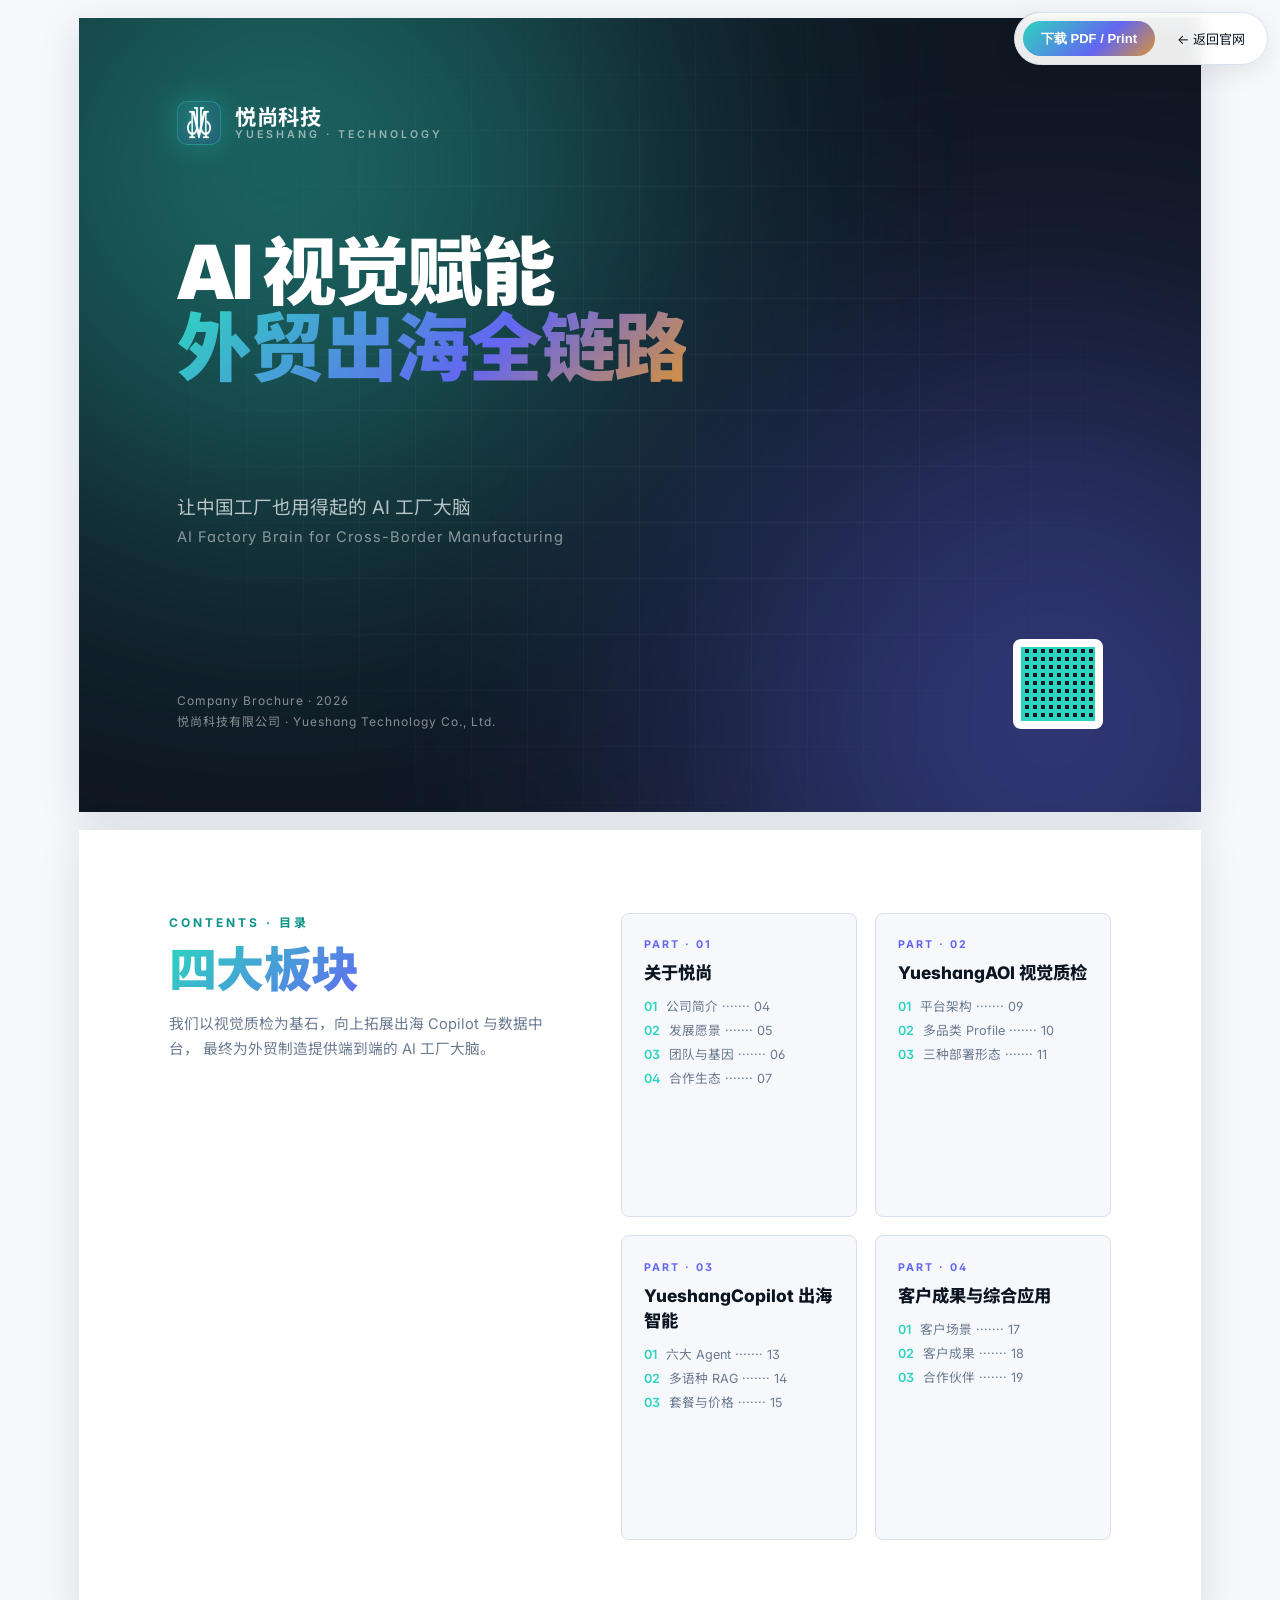
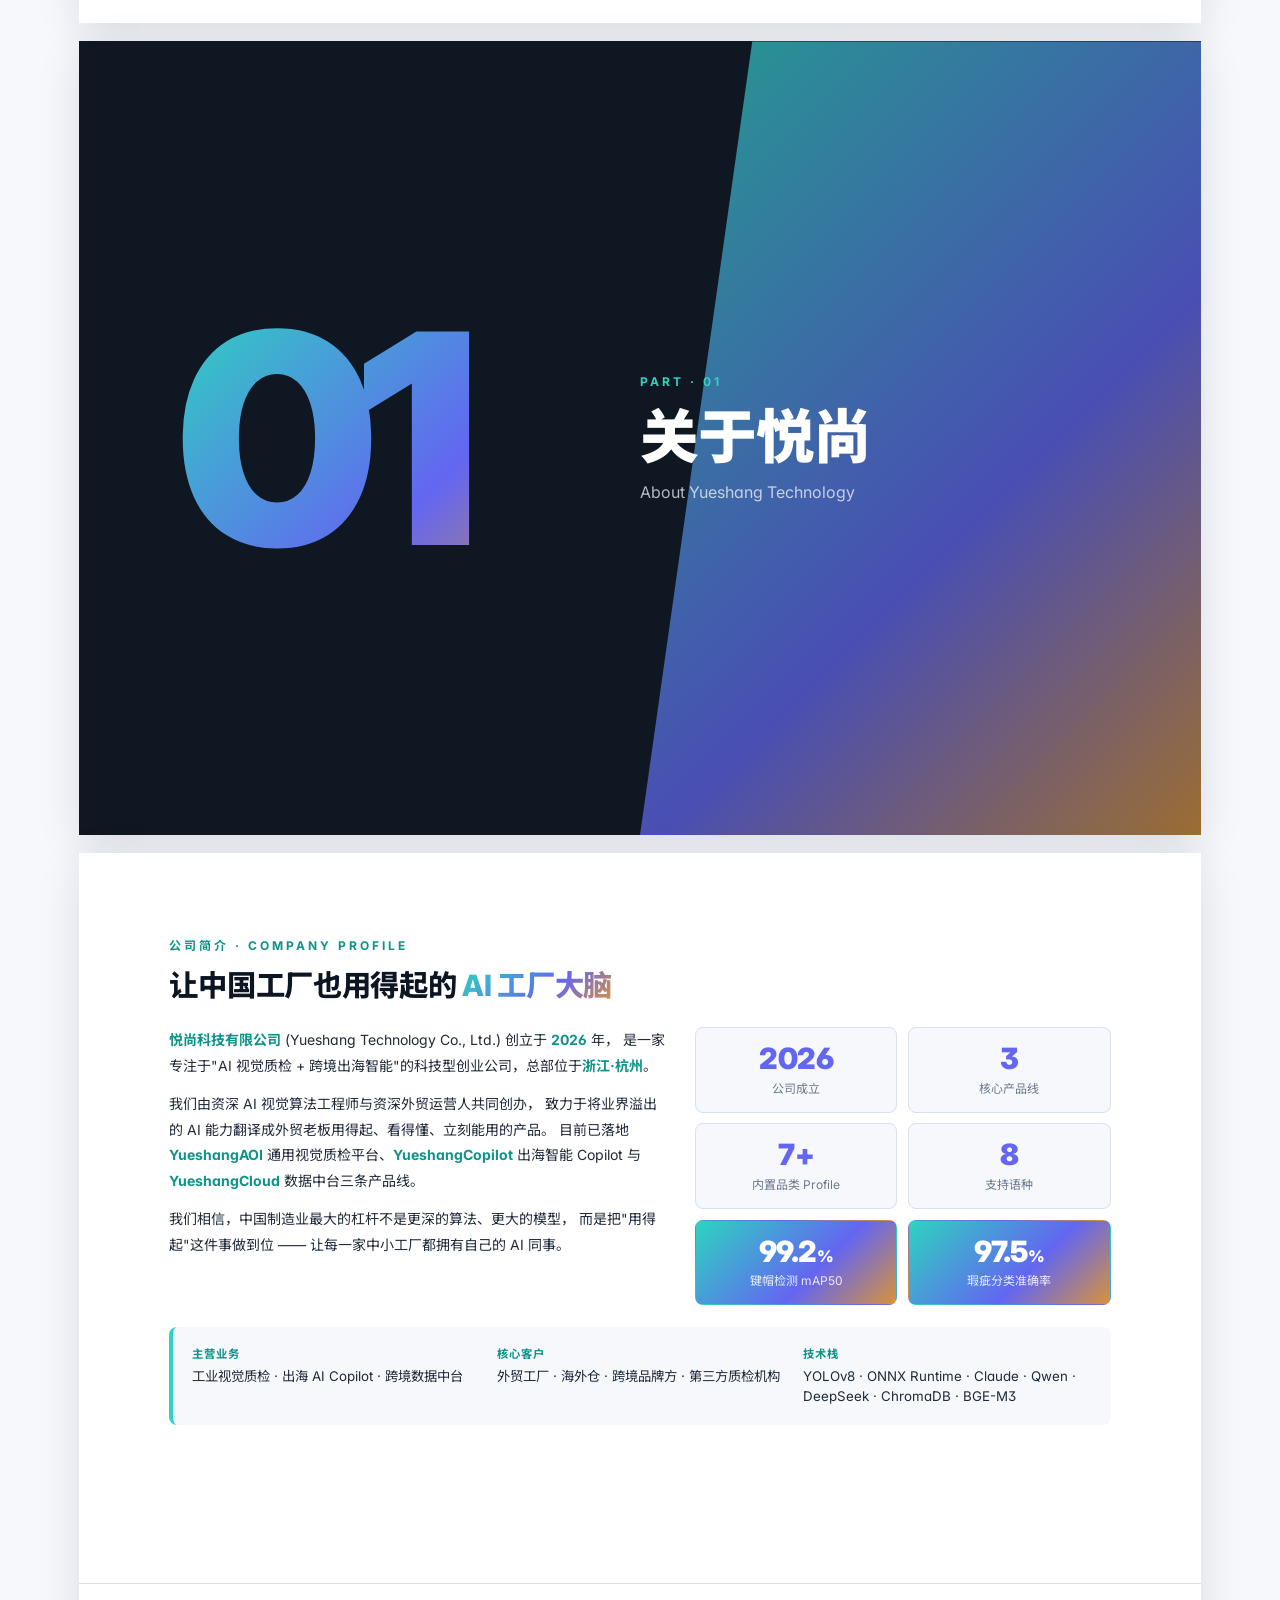
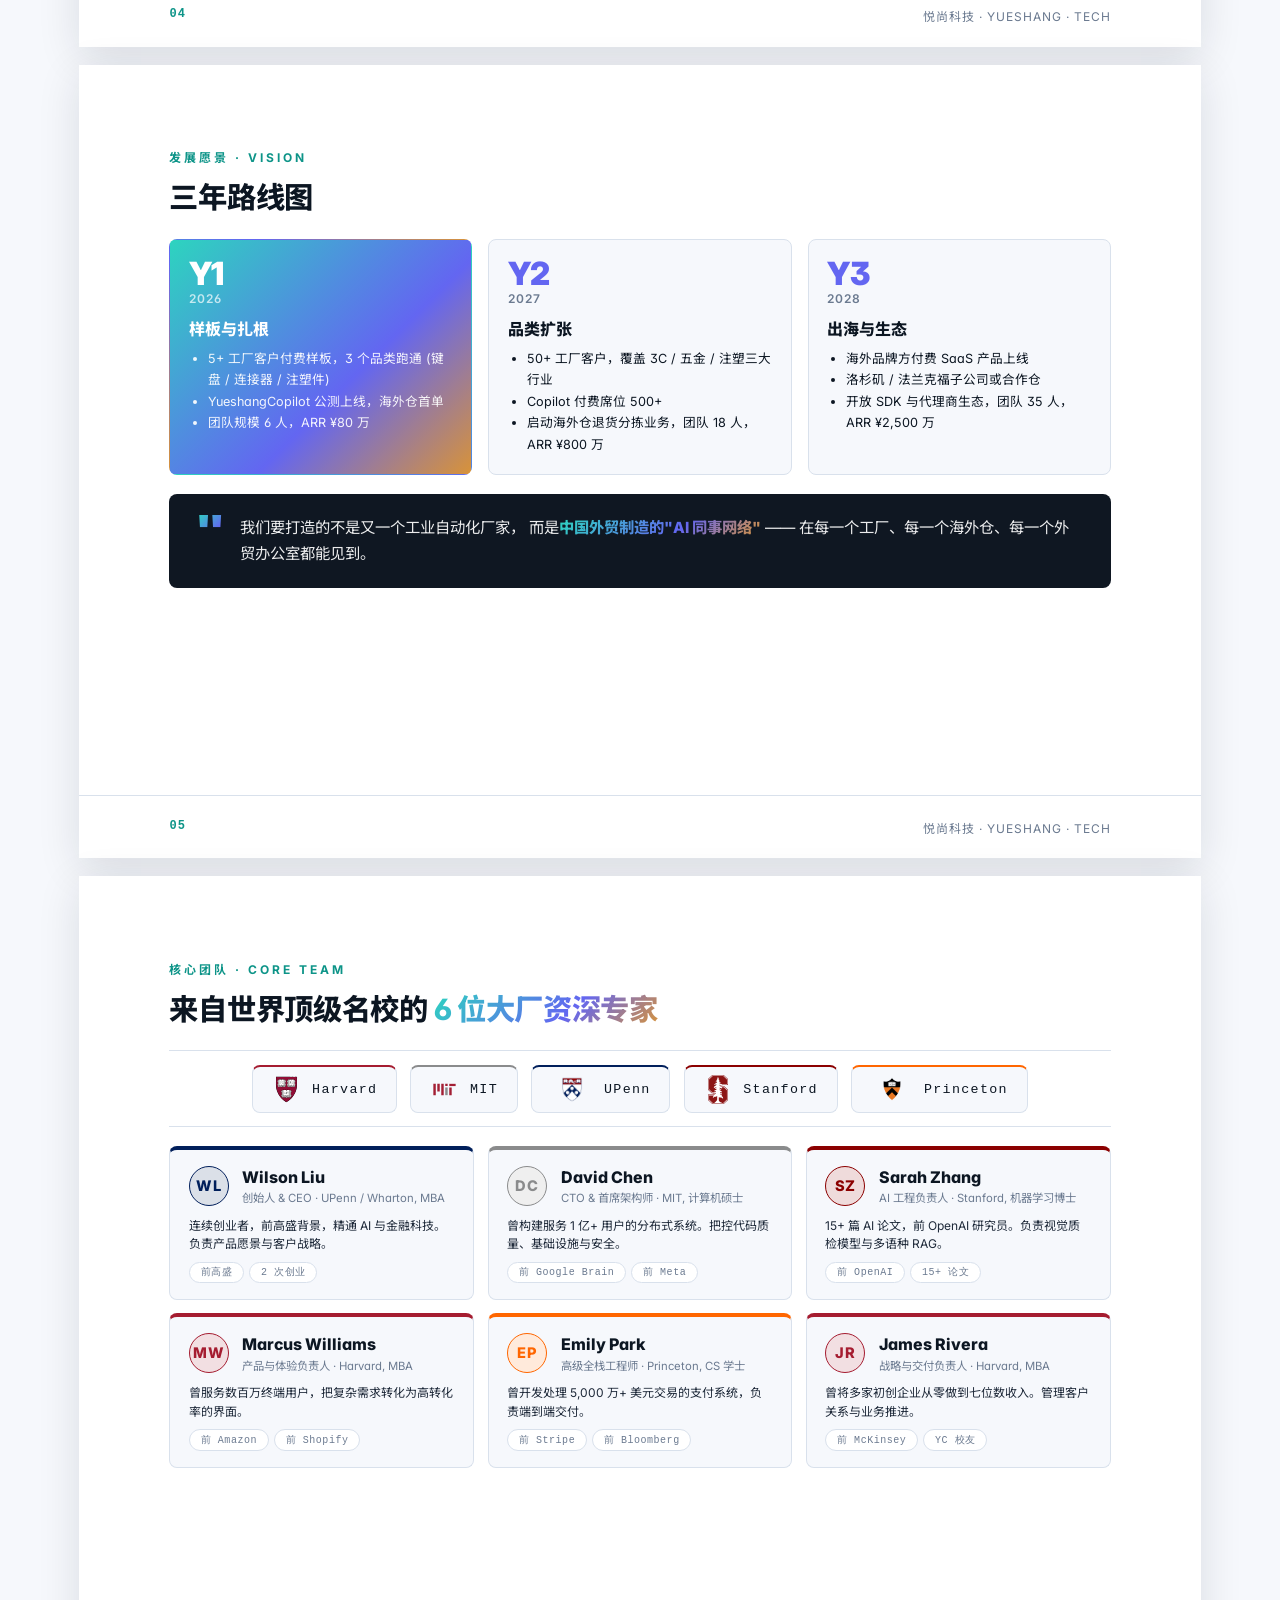
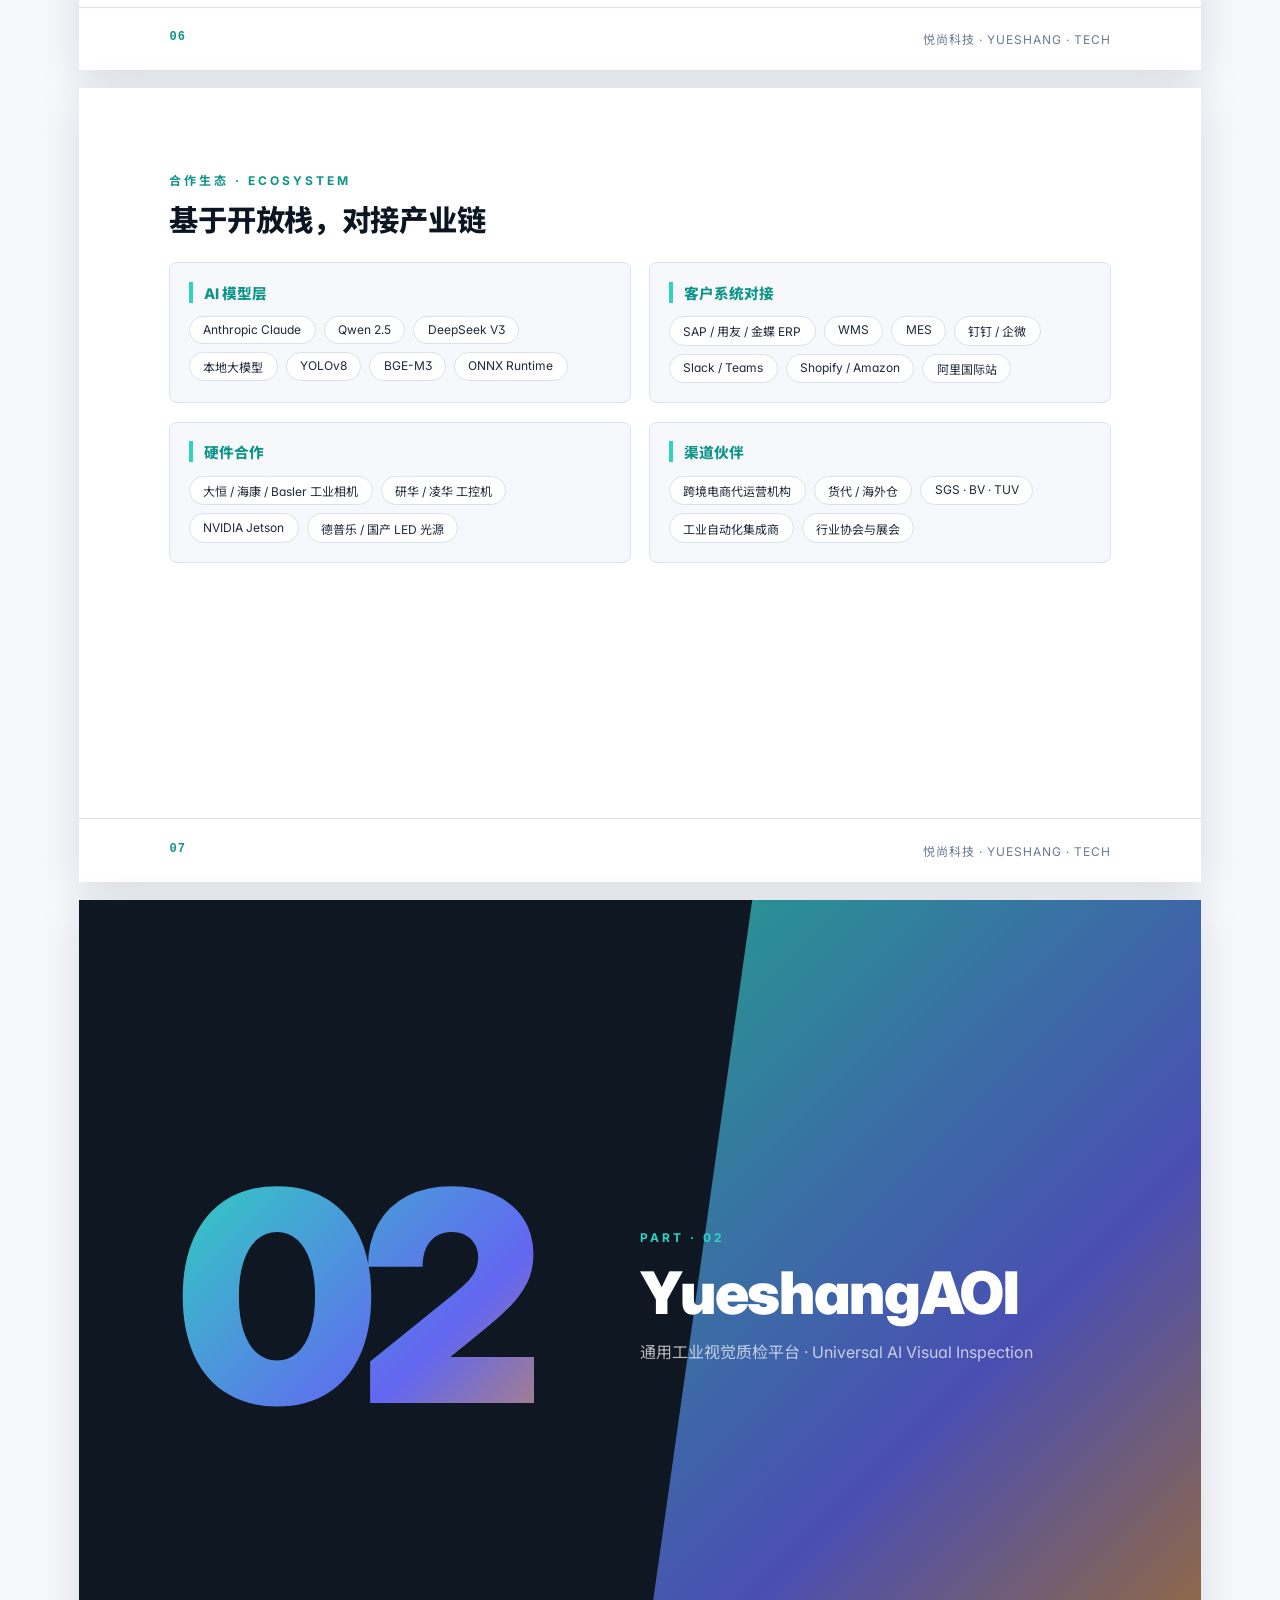
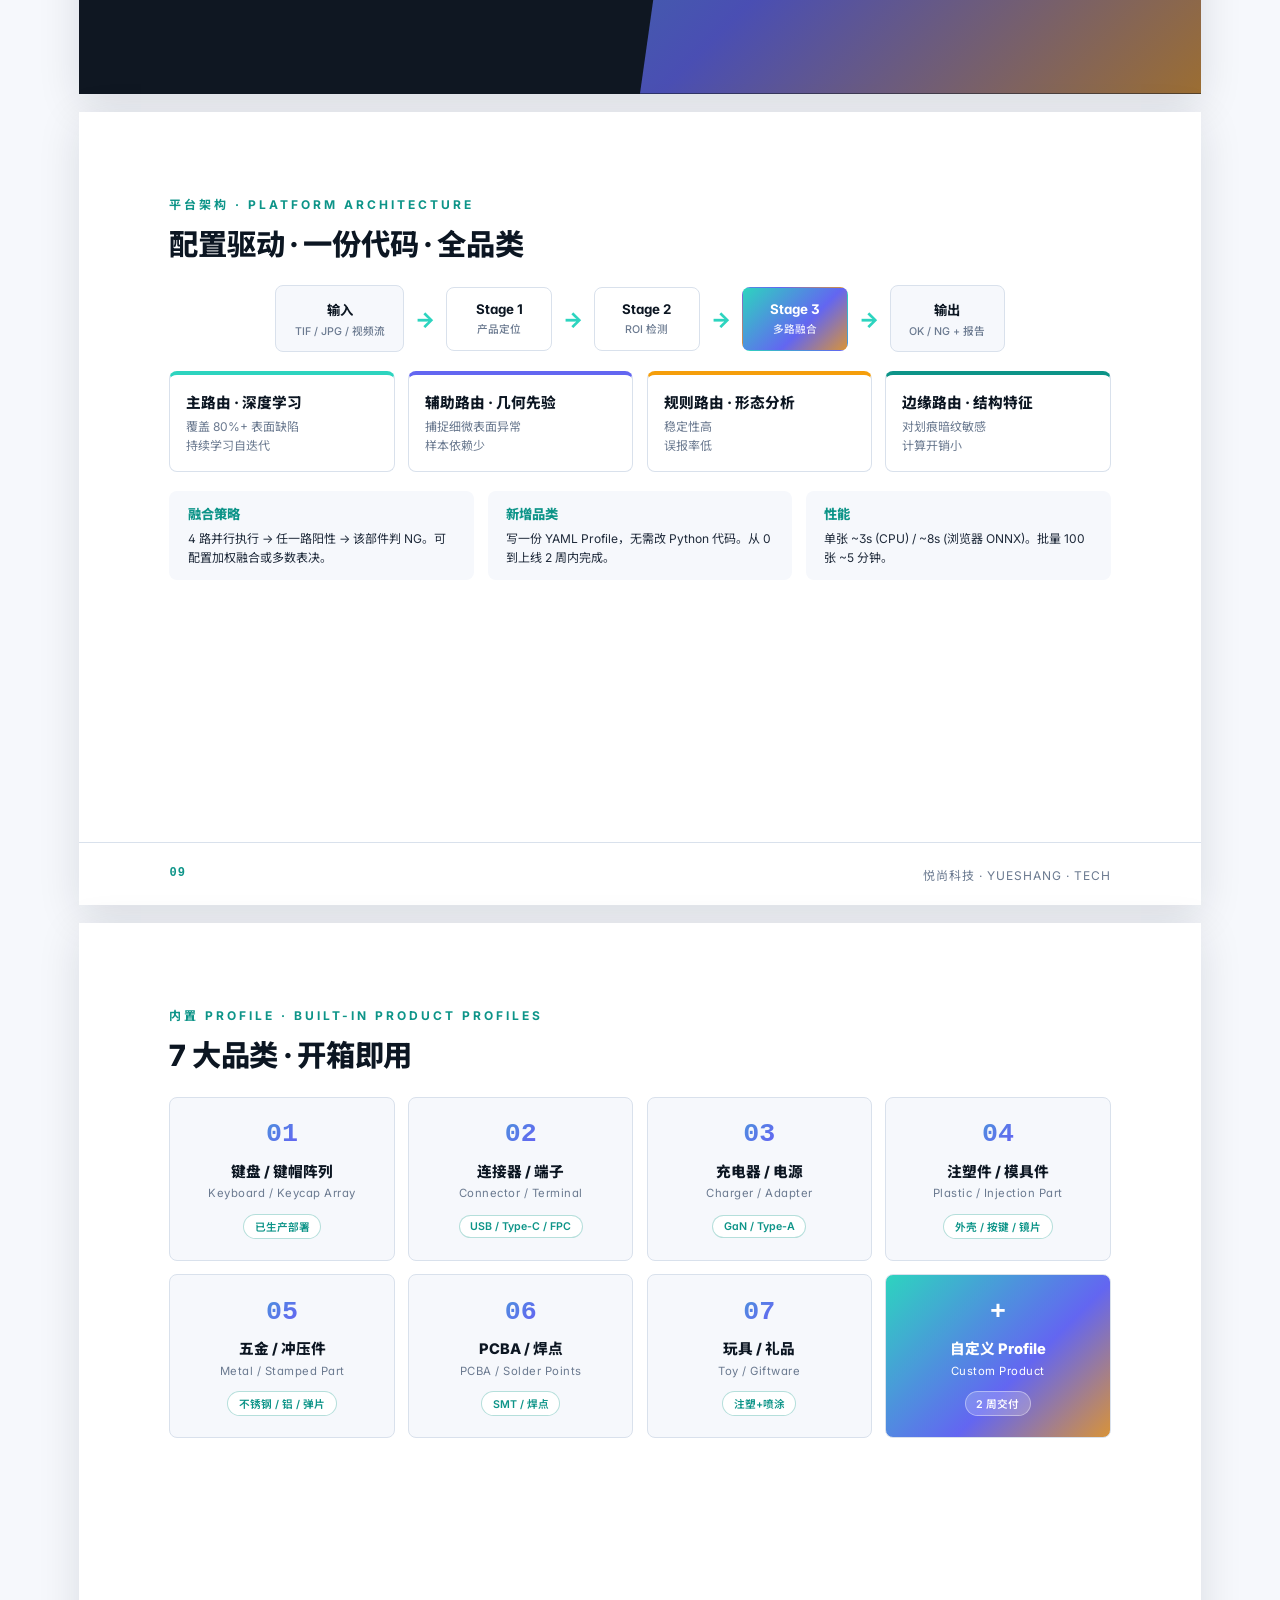
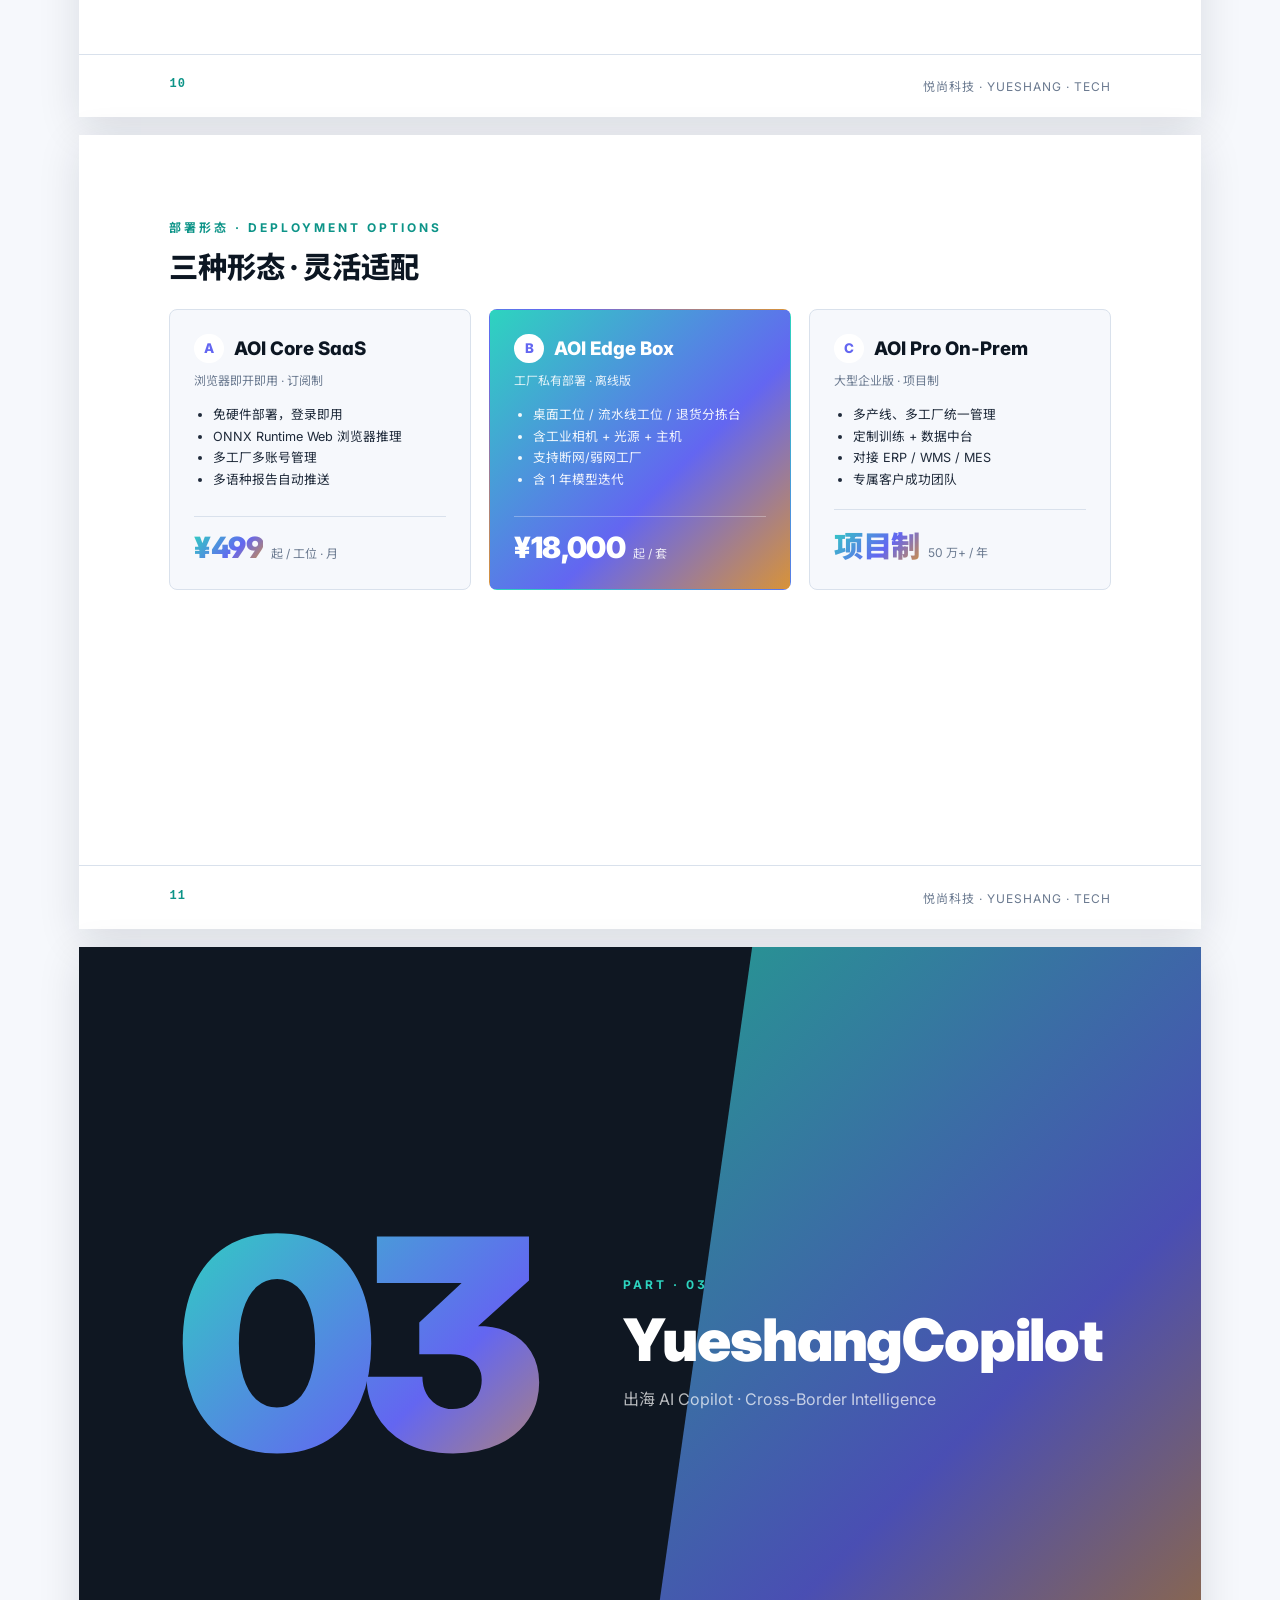
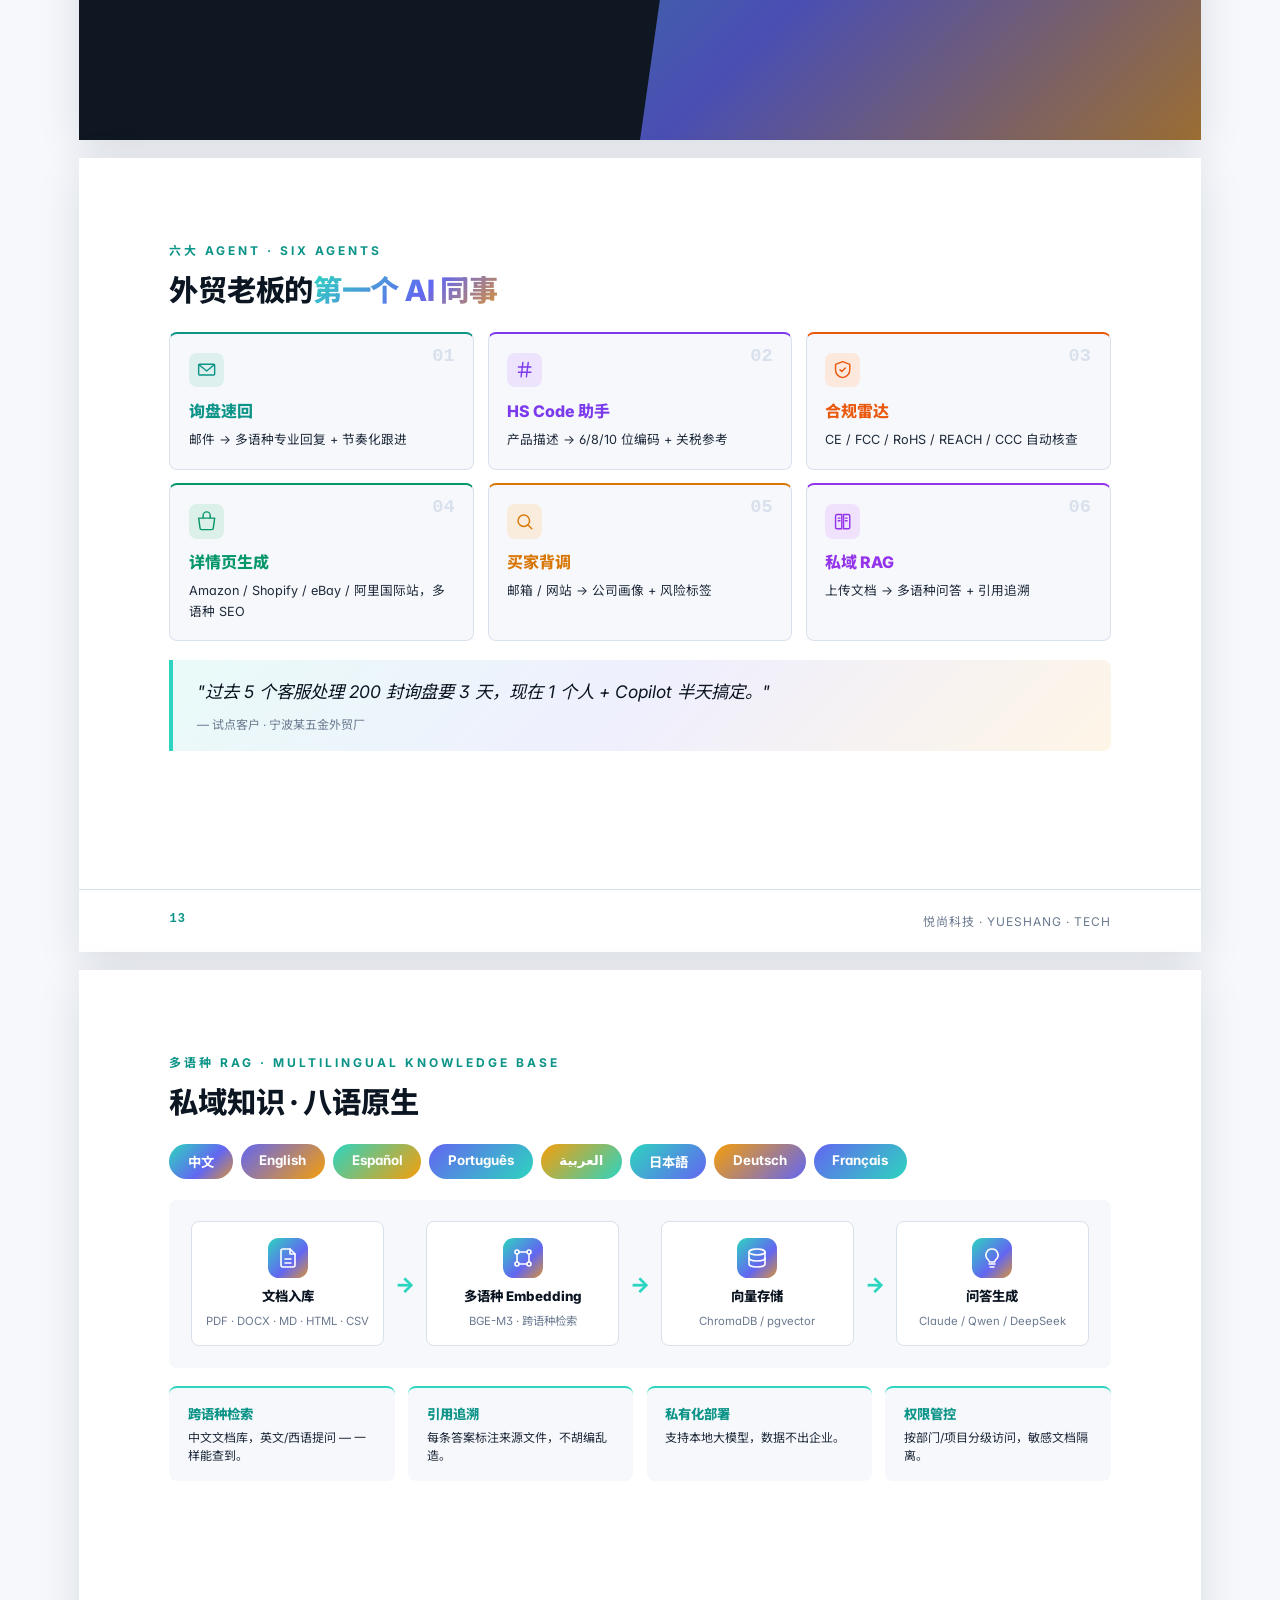
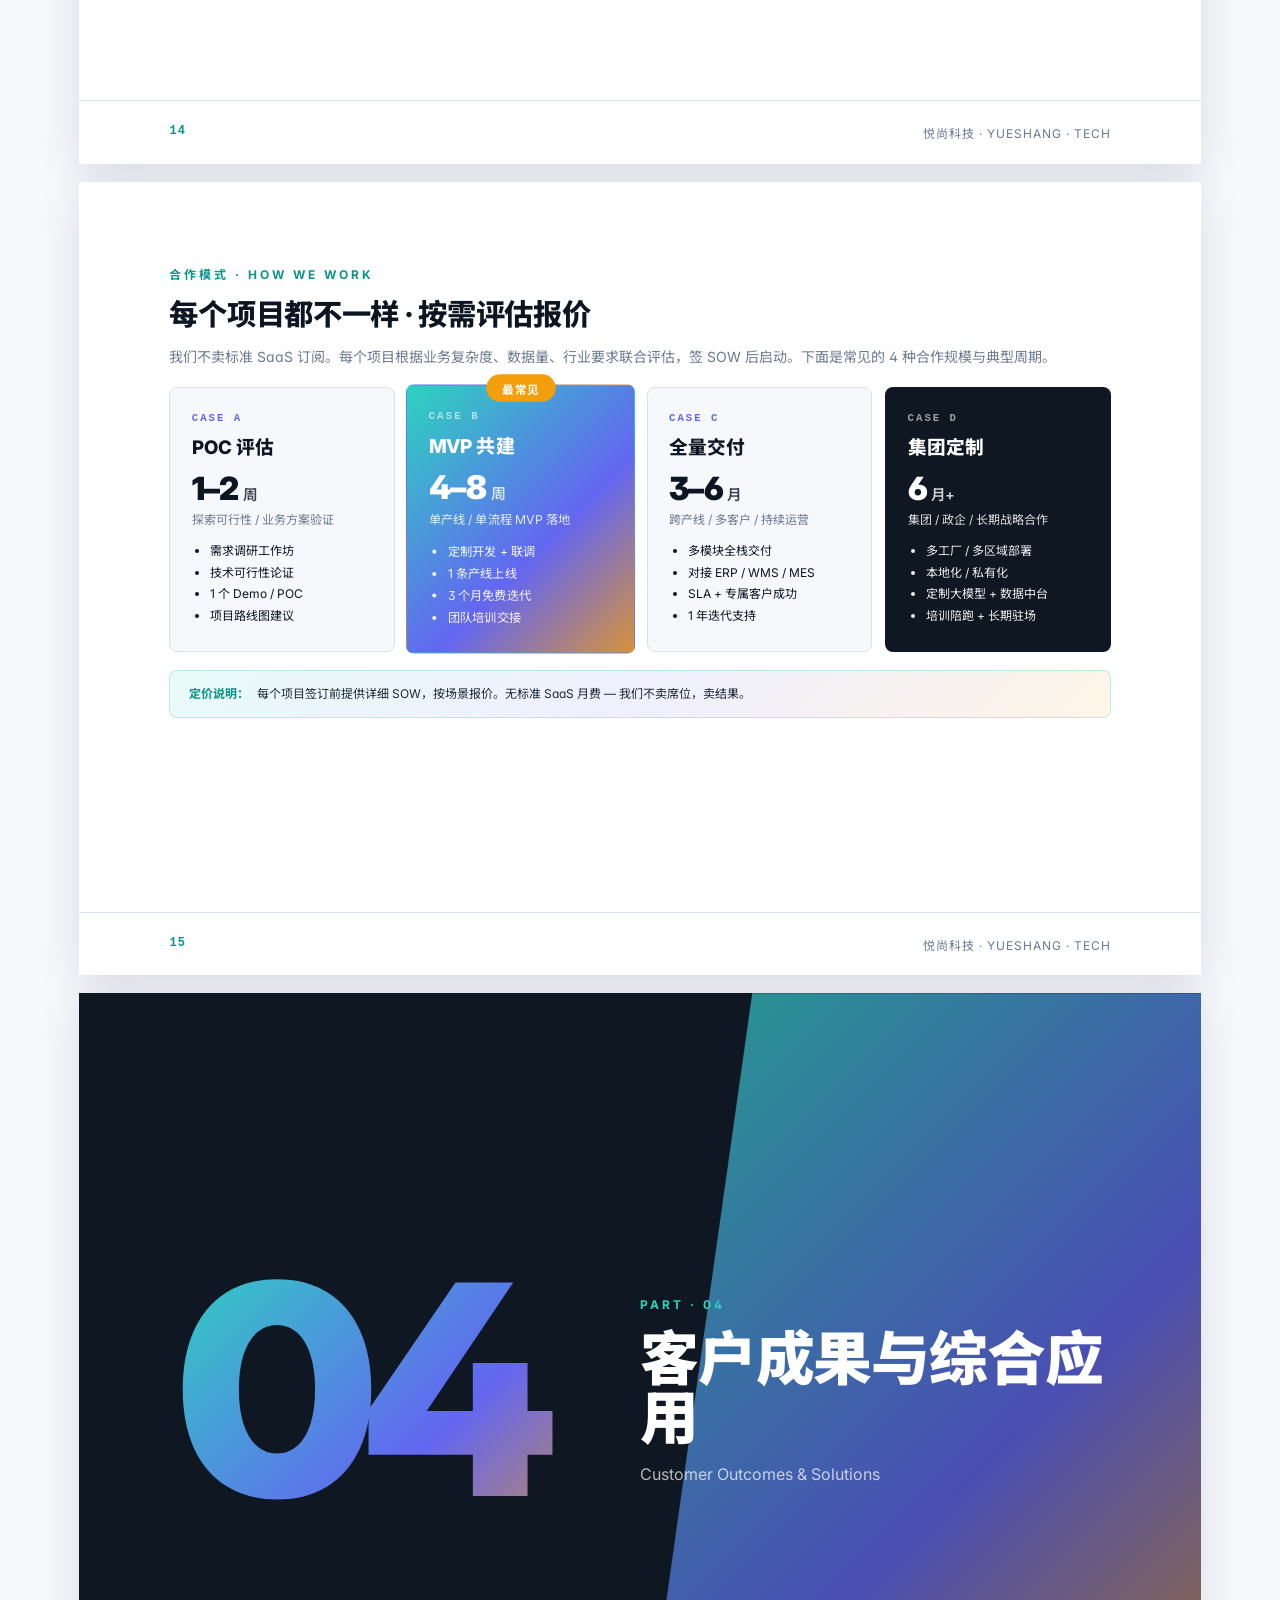
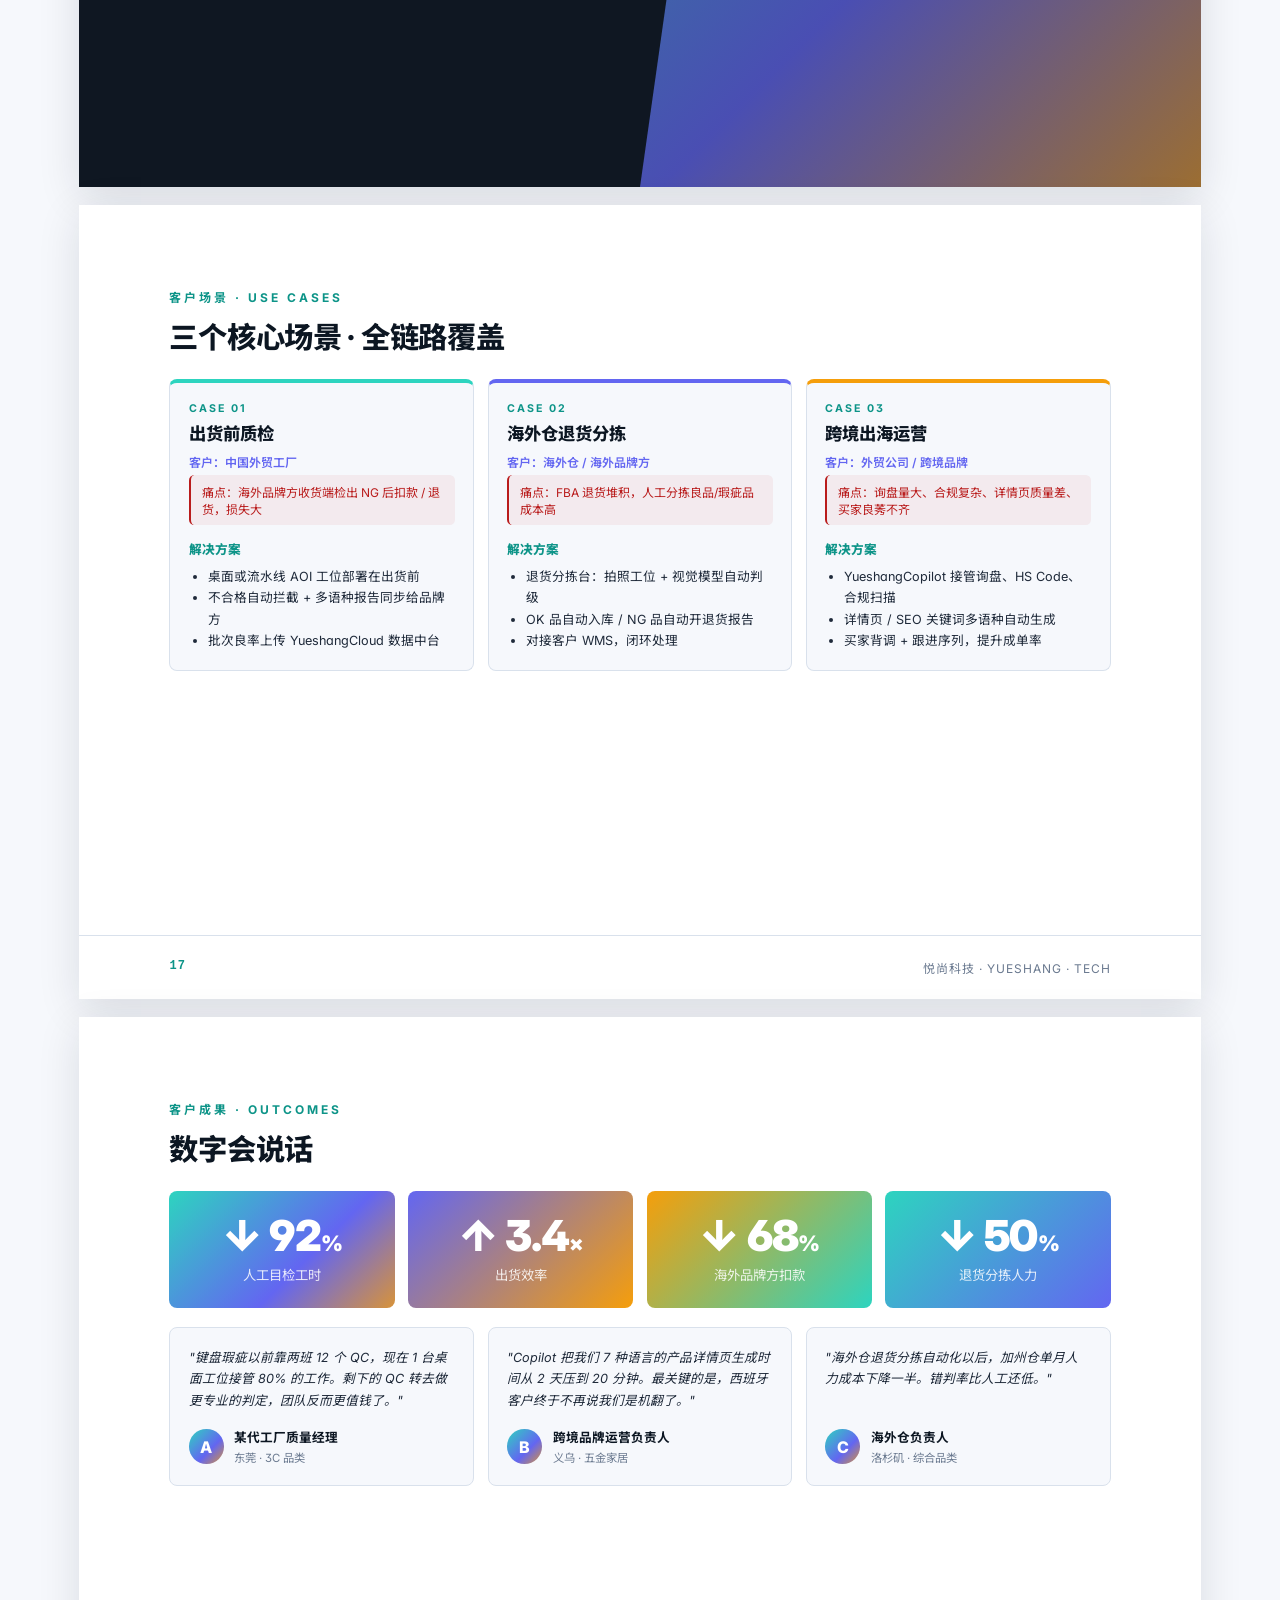
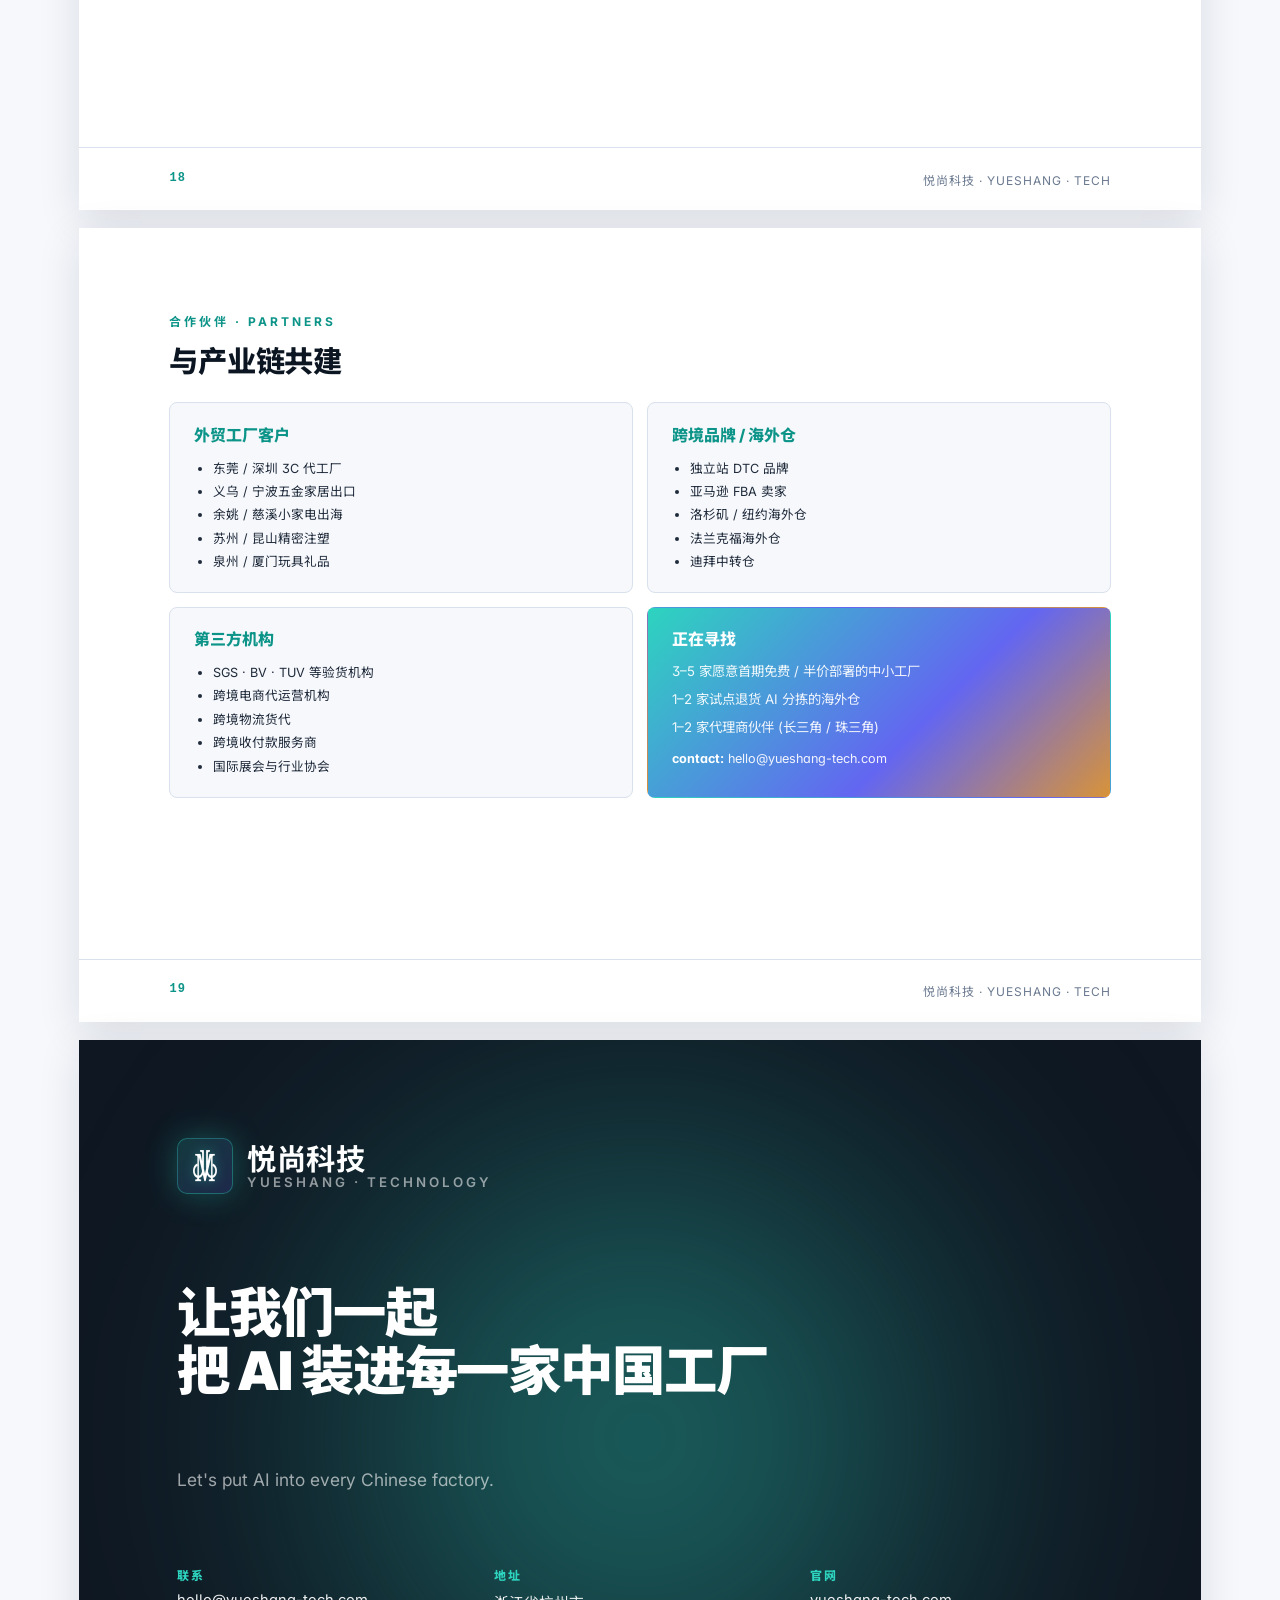
==== brochure.html @ 220b1e1f "feat(deploy): flatten website/ into repo root for GitHub Pages Moves index.html, works.html, brochur" ====
<!doctype html>
<html lang="zh-CN">
<head>
  <meta charset="UTF-8" />
  <meta name="viewport" content="width=device-width, initial-scale=1.0" />
  <title>悦尚科技 · 公司彩页 / Company Brochure</title>
  <link href="https://fonts.googleapis.com/css2?family=Inter:wght@400;500;600;700;800;900&family=Noto+Sans+SC:wght@300;400;500;700;900&display=swap" rel="stylesheet" />
  <link rel="stylesheet" href="brochure.css" />
</head>
<body>

<!-- ===== Print toolbar (hidden when printing) ===== -->
<div class="toolbar no-print">
  <button onclick="window.print()" class="tb-btn">下载 PDF / Print</button>
  <a href="index.html" class="tb-link">← 返回官网</a>
</div>

<!-- ============== PAGE 01 · Cover ============== -->
<section class="page page--cover">
  <div class="cover__bg">
    <div class="cover__glow cover__glow--a"></div>
    <div class="cover__glow cover__glow--b"></div>
    <div class="cover__grid"></div>
  </div>
  <div class="cover__content">
    <div class="brand">
      <div class="brand__mark"><img src="logo/yueshang-mark-128.png" alt="悦尚"/></div>
      <div class="brand__text">
        <div class="brand__zh">悦尚科技</div>
        <div class="brand__en">YUESHANG · TECHNOLOGY</div>
      </div>
    </div>
    <h1 class="cover__title">
      AI 视觉赋能<br/>
      <em>外贸出海全链路</em>
    </h1>
    <p class="cover__sub">
      让中国工厂也用得起的 AI 工厂大脑<br/>
      <span class="en">AI Factory Brain for Cross-Border Manufacturing</span>
    </p>
    <div class="cover__bottom">
      <div>
        <small>Company Brochure · 2026</small>
        <small>悦尚科技有限公司 · Yueshang Technology Co., Ltd.</small>
      </div>
      <div class="cover__qr"></div>
    </div>
  </div>
</section>

<!-- ============== PAGE 02 · Contents ============== -->
<section class="page">
  <div class="page__inner two-col">
    <div>
      <div class="eyebrow">CONTENTS · 目录</div>
      <h2 class="contents__title">四大板块</h2>
      <p class="contents__sub">
        我们以视觉质检为基石，向上拓展出海 Copilot 与数据中台，
        最终为外贸制造提供端到端的 AI 工厂大脑。
      </p>
    </div>
    <div class="contents__list">
      <div class="contents__item">
        <span class="contents__num">PART · 01</span>
        <h3>关于悦尚</h3>
        <ol>
          <li>公司简介 ······· 04</li>
          <li>发展愿景 ······· 05</li>
          <li>团队与基因 ······· 06</li>
          <li>合作生态 ······· 07</li>
        </ol>
      </div>
      <div class="contents__item">
        <span class="contents__num">PART · 02</span>
        <h3>YueshangAOI 视觉质检</h3>
        <ol>
          <li>平台架构 ······· 09</li>
          <li>多品类 Profile ······· 10</li>
          <li>三种部署形态 ······· 11</li>
        </ol>
      </div>
      <div class="contents__item">
        <span class="contents__num">PART · 03</span>
        <h3>YueshangCopilot 出海智能</h3>
        <ol>
          <li>六大 Agent ······· 13</li>
          <li>多语种 RAG ······· 14</li>
          <li>套餐与价格 ······· 15</li>
        </ol>
      </div>
      <div class="contents__item">
        <span class="contents__num">PART · 04</span>
        <h3>客户成果与综合应用</h3>
        <ol>
          <li>客户场景 ······· 17</li>
          <li>客户成果 ······· 18</li>
          <li>合作伙伴 ······· 19</li>
        </ol>
      </div>
    </div>
  </div>
</section>

<!-- ============== PAGE 03 · About Section Cover ============== -->
<section class="page page--section-cover">
  <div class="section-cover">
    <div class="section-cover__num">01</div>
    <div class="section-cover__body">
      <div class="eyebrow">PART · 01</div>
      <h2>关于悦尚</h2>
      <p>About Yueshang Technology</p>
    </div>
  </div>
</section>

<!-- ============== PAGE 04 · 公司简介 ============== -->
<section class="page">
  <div class="page__inner">
    <div class="eyebrow">公司简介 · Company Profile</div>
    <h2 class="page__title">让中国工厂也用得起的 <em>AI 工厂大脑</em></h2>

    <div class="profile-grid">
      <div class="profile-text">
        <p>
          <b>悦尚科技有限公司</b> (Yueshang Technology Co., Ltd.) 创立于 <b>2026</b> 年，
          是一家专注于"AI 视觉质检 + 跨境出海智能"的科技型创业公司，总部位于<b>浙江·杭州</b>。
        </p>
        <p>
          我们由资深 AI 视觉算法工程师与资深外贸运营人共同创办，
          致力于将业界溢出的 AI 能力翻译成外贸老板用得起、看得懂、立刻能用的产品。
          目前已落地 <b>YueshangAOI</b> 通用视觉质检平台、<b>YueshangCopilot</b> 出海智能 Copilot
          与 <b>YueshangCloud</b> 数据中台三条产品线。
        </p>
        <p>
          我们相信，中国制造业最大的杠杆不是更深的算法、更大的模型，
          而是把"用得起"这件事做到位 —— 让每一家中小工厂都拥有自己的 AI 同事。
        </p>
      </div>
      <div class="profile-stats">
        <div class="ps">
          <div class="ps__num">2026</div>
          <div class="ps__label">公司成立</div>
        </div>
        <div class="ps">
          <div class="ps__num">3</div>
          <div class="ps__label">核心产品线</div>
        </div>
        <div class="ps">
          <div class="ps__num">7+</div>
          <div class="ps__label">内置品类 Profile</div>
        </div>
        <div class="ps">
          <div class="ps__num">8</div>
          <div class="ps__label">支持语种</div>
        </div>
        <div class="ps ps--accent">
          <div class="ps__num">99.2<span>%</span></div>
          <div class="ps__label">键帽检测 mAP50</div>
        </div>
        <div class="ps ps--accent">
          <div class="ps__num">97.5<span>%</span></div>
          <div class="ps__label">瑕疵分类准确率</div>
        </div>
      </div>
    </div>

    <div class="trust-row">
      <div class="trust-item">
        <h5>主营业务</h5>
        <p>工业视觉质检 · 出海 AI Copilot · 跨境数据中台</p>
      </div>
      <div class="trust-item">
        <h5>核心客户</h5>
        <p>外贸工厂 · 海外仓 · 跨境品牌方 · 第三方质检机构</p>
      </div>
      <div class="trust-item">
        <h5>技术栈</h5>
        <p>YOLOv8 · ONNX Runtime · Claude · Qwen · DeepSeek · ChromaDB · BGE-M3</p>
      </div>
    </div>
  </div>
  <div class="page__footer"><span>04</span><span>悦尚科技 · YUESHANG · TECH</span></div>
</section>

<!-- ============== PAGE 05 · 发展愿景 ============== -->
<section class="page">
  <div class="page__inner">
    <div class="eyebrow">发展愿景 · Vision</div>
    <h2 class="page__title">三年路线图</h2>

    <div class="timeline">
      <div class="tl-item tl-item--current">
        <div class="tl-year">Y1<small>2026</small></div>
        <div class="tl-body">
          <h4>样板与扎根</h4>
          <ul>
            <li>5+ 工厂客户付费样板，3 个品类跑通 (键盘 / 连接器 / 注塑件)</li>
            <li>YueshangCopilot 公测上线，海外仓首单</li>
            <li>团队规模 6 人，ARR ¥80 万</li>
          </ul>
        </div>
      </div>
      <div class="tl-item">
        <div class="tl-year">Y2<small>2027</small></div>
        <div class="tl-body">
          <h4>品类扩张</h4>
          <ul>
            <li>50+ 工厂客户，覆盖 3C / 五金 / 注塑三大行业</li>
            <li>Copilot 付费席位 500+</li>
            <li>启动海外仓退货分拣业务，团队 18 人，ARR ¥800 万</li>
          </ul>
        </div>
      </div>
      <div class="tl-item">
        <div class="tl-year">Y3<small>2028</small></div>
        <div class="tl-body">
          <h4>出海与生态</h4>
          <ul>
            <li>海外品牌方付费 SaaS 产品上线</li>
            <li>洛杉矶 / 法兰克福子公司或合作仓</li>
            <li>开放 SDK 与代理商生态，团队 35 人，ARR ¥2,500 万</li>
          </ul>
        </div>
      </div>
    </div>

    <div class="vision">
      <div class="vision__quote">"</div>
      <p>
        我们要打造的不是又一个工业自动化厂家，
        而是<b>中国外贸制造的"AI 同事网络"</b> ——
        在每一个工厂、每一个海外仓、每一个外贸办公室都能见到。
      </p>
    </div>
  </div>
  <div class="page__footer"><span>05</span><span>悦尚科技 · YUESHANG · TECH</span></div>
</section>

<!-- ============== PAGE 06 · 团队 ============== -->
<section class="page">
  <div class="page__inner">
    <div class="eyebrow">核心团队 · Core Team</div>
    <h2 class="page__title">来自世界顶级名校的 <em>6 位大厂资深专家</em></h2>

    <div class="uni-ribbon">
      <div class="uni-chip" style="--uc:#A51C30"><img src="universities/harvard.svg" alt=""/>Harvard</div>
      <div class="uni-chip" style="--uc:#8A8B8C"><img src="universities/mit.svg" alt=""/>MIT</div>
      <div class="uni-chip uni-chip--w" style="--uc:#011F5B"><img src="universities/upenn.png" alt=""/>UPenn</div>
      <div class="uni-chip" style="--uc:#8B0000"><img src="universities/stanford.svg" alt=""/>Stanford</div>
      <div class="uni-chip uni-chip--w" style="--uc:#FF6600"><img src="universities/princeton.png" alt=""/>Princeton</div>
    </div>

    <div class="tm-bro">
      <div class="tmb" style="--uc:#011F5B">
        <div class="tmb__top"><div class="tmb__av">WL</div><div><h4>Wilson Liu</h4><small>创始人 &amp; CEO · UPenn / Wharton, MBA</small></div></div>
        <p>连续创业者，前高盛背景，精通 AI 与金融科技。负责产品愿景与客户战略。</p>
        <div class="tmb__tags"><span>前高盛</span><span>2 次创业</span></div>
      </div>
      <div class="tmb" style="--uc:#8A8B8C">
        <div class="tmb__top"><div class="tmb__av">DC</div><div><h4>David Chen</h4><small>CTO &amp; 首席架构师 · MIT, 计算机硕士</small></div></div>
        <p>曾构建服务 1 亿+ 用户的分布式系统。把控代码质量、基础设施与安全。</p>
        <div class="tmb__tags"><span>前 Google Brain</span><span>前 Meta</span></div>
      </div>
      <div class="tmb" style="--uc:#8B0000">
        <div class="tmb__top"><div class="tmb__av">SZ</div><div><h4>Sarah Zhang</h4><small>AI 工程负责人 · Stanford, 机器学习博士</small></div></div>
        <p>15+ 篇 AI 论文，前 OpenAI 研究员。负责视觉质检模型与多语种 RAG。</p>
        <div class="tmb__tags"><span>前 OpenAI</span><span>15+ 论文</span></div>
      </div>
      <div class="tmb" style="--uc:#A51C30">
        <div class="tmb__top"><div class="tmb__av">MW</div><div><h4>Marcus Williams</h4><small>产品与体验负责人 · Harvard, MBA</small></div></div>
        <p>曾服务数百万终端用户，把复杂需求转化为高转化率的界面。</p>
        <div class="tmb__tags"><span>前 Amazon</span><span>前 Shopify</span></div>
      </div>
      <div class="tmb" style="--uc:#FF6600">
        <div class="tmb__top"><div class="tmb__av">EP</div><div><h4>Emily Park</h4><small>高级全栈工程师 · Princeton, CS 学士</small></div></div>
        <p>曾开发处理 5,000 万+ 美元交易的支付系统，负责端到端交付。</p>
        <div class="tmb__tags"><span>前 Stripe</span><span>前 Bloomberg</span></div>
      </div>
      <div class="tmb" style="--uc:#A51C30">
        <div class="tmb__top"><div class="tmb__av">JR</div><div><h4>James Rivera</h4><small>战略与交付负责人 · Harvard, MBA</small></div></div>
        <p>曾将多家初创企业从零做到七位数收入。管理客户关系与业务推进。</p>
        <div class="tmb__tags"><span>前 McKinsey</span><span>YC 校友</span></div>
      </div>
    </div>
  </div>
  <div class="page__footer"><span>06</span><span>悦尚科技 · YUESHANG · TECH</span></div>
</section>

<!-- ============== PAGE 07 · 合作生态 ============== -->
<section class="page">
  <div class="page__inner">
    <div class="eyebrow">合作生态 · Ecosystem</div>
    <h2 class="page__title">基于开放栈，对接产业链</h2>

    <div class="eco-grid">
      <div class="eco-block">
        <h4>AI 模型层</h4>
        <div class="eco-tags">
          <span>Anthropic Claude</span>
          <span>Qwen 2.5</span>
          <span>DeepSeek V3</span>
          <span>本地大模型</span>
          <span>YOLOv8</span>
          <span>BGE-M3</span>
          <span>ONNX Runtime</span>
        </div>
      </div>
      <div class="eco-block">
        <h4>客户系统对接</h4>
        <div class="eco-tags">
          <span>SAP / 用友 / 金蝶 ERP</span>
          <span>WMS</span>
          <span>MES</span>
          <span>钉钉 / 企微</span>
          <span>Slack / Teams</span>
          <span>Shopify / Amazon</span>
          <span>阿里国际站</span>
        </div>
      </div>
      <div class="eco-block">
        <h4>硬件合作</h4>
        <div class="eco-tags">
          <span>大恒 / 海康 / Basler 工业相机</span>
          <span>研华 / 凌华 工控机</span>
          <span>NVIDIA Jetson</span>
          <span>德普乐 / 国产 LED 光源</span>
        </div>
      </div>
      <div class="eco-block">
        <h4>渠道伙伴</h4>
        <div class="eco-tags">
          <span>跨境电商代运营机构</span>
          <span>货代 / 海外仓</span>
          <span>SGS · BV · TUV</span>
          <span>工业自动化集成商</span>
          <span>行业协会与展会</span>
        </div>
      </div>
    </div>
  </div>
  <div class="page__footer"><span>07</span><span>悦尚科技 · YUESHANG · TECH</span></div>
</section>

<!-- ============== PAGE 08 · Part 02 Cover ============== -->
<section class="page page--section-cover">
  <div class="section-cover">
    <div class="section-cover__num">02</div>
    <div class="section-cover__body">
      <div class="eyebrow">PART · 02</div>
      <h2>YueshangAOI</h2>
      <p>通用工业视觉质检平台 · Universal AI Visual Inspection</p>
    </div>
  </div>
</section>

<!-- ============== PAGE 09 · 平台架构 ============== -->
<section class="page">
  <div class="page__inner">
    <div class="eyebrow">平台架构 · Platform Architecture</div>
    <h2 class="page__title">配置驱动 · 一份代码 · 全品类</h2>

    <div class="arch">
      <div class="arch__row">
        <div class="arch__node arch__node--in">输入<small>TIF / JPG / 视频流</small></div>
        <div class="arch__arrow">→</div>
        <div class="arch__node">Stage 1<small>产品定位</small></div>
        <div class="arch__arrow">→</div>
        <div class="arch__node">Stage 2<small>ROI 检测</small></div>
        <div class="arch__arrow">→</div>
        <div class="arch__node arch__node--gradient">Stage 3<small>多路融合</small></div>
        <div class="arch__arrow">→</div>
        <div class="arch__node arch__node--out">输出<small>OK / NG + 报告</small></div>
      </div>

      <div class="arch__routes">
        <div class="route route--a">
          <h5>主路由 · 深度学习</h5>
          <p>覆盖 80%+ 表面缺陷<br/>持续学习自迭代</p>
        </div>
        <div class="route route--b">
          <h5>辅助路由 · 几何先验</h5>
          <p>捕捉细微表面异常<br/>样本依赖少</p>
        </div>
        <div class="route route--c">
          <h5>规则路由 · 形态分析</h5>
          <p>稳定性高<br/>误报率低</p>
        </div>
        <div class="route route--d">
          <h5>边缘路由 · 结构特征</h5>
          <p>对划痕暗纹敏感<br/>计算开销小</p>
        </div>
      </div>
    </div>

    <div class="arch-note">
      <div>
        <h4>融合策略</h4>
        <p>4 路并行执行 → 任一路阳性 → 该部件判 NG。可配置加权融合或多数表决。</p>
      </div>
      <div>
        <h4>新增品类</h4>
        <p>写一份 YAML Profile，无需改 Python 代码。从 0 到上线 2 周内完成。</p>
      </div>
      <div>
        <h4>性能</h4>
        <p>单张 ~3s (CPU) / ~8s (浏览器 ONNX)。批量 100 张 ~5 分钟。</p>
      </div>
    </div>
  </div>
  <div class="page__footer"><span>09</span><span>悦尚科技 · YUESHANG · TECH</span></div>
</section>

<!-- ============== PAGE 10 · 多品类 ============== -->
<section class="page">
  <div class="page__inner">
    <div class="eyebrow">内置 Profile · Built-in Product Profiles</div>
    <h2 class="page__title">7 大品类 · 开箱即用</h2>

    <div class="prof-grid">
      <div class="prof"><div class="prof__num">01</div><h4>键盘 / 键帽阵列</h4><p>Keyboard / Keycap Array</p><span class="prof__tag">已生产部署</span></div>
      <div class="prof"><div class="prof__num">02</div><h4>连接器 / 端子</h4><p>Connector / Terminal</p><span class="prof__tag">USB / Type-C / FPC</span></div>
      <div class="prof"><div class="prof__num">03</div><h4>充电器 / 电源</h4><p>Charger / Adapter</p><span class="prof__tag">GaN / Type-A</span></div>
      <div class="prof"><div class="prof__num">04</div><h4>注塑件 / 模具件</h4><p>Plastic / Injection Part</p><span class="prof__tag">外壳 / 按键 / 镜片</span></div>
      <div class="prof"><div class="prof__num">05</div><h4>五金 / 冲压件</h4><p>Metal / Stamped Part</p><span class="prof__tag">不锈钢 / 铝 / 弹片</span></div>
      <div class="prof"><div class="prof__num">06</div><h4>PCBA / 焊点</h4><p>PCBA / Solder Points</p><span class="prof__tag">SMT / 焊点</span></div>
      <div class="prof"><div class="prof__num">07</div><h4>玩具 / 礼品</h4><p>Toy / Giftware</p><span class="prof__tag">注塑+喷涂</span></div>
      <div class="prof prof--add">
        <div class="prof__num">+</div>
        <h4>自定义 Profile</h4>
        <p>Custom Product</p>
        <span class="prof__tag">2 周交付</span>
      </div>
    </div>
  </div>
  <div class="page__footer"><span>10</span><span>悦尚科技 · YUESHANG · TECH</span></div>
</section>

<!-- ============== PAGE 11 · 部署形态 ============== -->
<section class="page">
  <div class="page__inner">
    <div class="eyebrow">部署形态 · Deployment Options</div>
    <h2 class="page__title">三种形态 · 灵活适配</h2>

    <div class="deploy-grid">
      <div class="deploy">
        <div class="deploy__head">
          <span class="deploy__pill">A</span>
          <h3>AOI Core SaaS</h3>
        </div>
        <p class="deploy__lead">浏览器即开即用 · 订阅制</p>
        <ul>
          <li>免硬件部署，登录即用</li>
          <li>ONNX Runtime Web 浏览器推理</li>
          <li>多工厂多账号管理</li>
          <li>多语种报告自动推送</li>
        </ul>
        <div class="deploy__price">
          <span>¥499</span>
          <small>起 / 工位 · 月</small>
        </div>
      </div>
      <div class="deploy deploy--mid">
        <div class="deploy__head">
          <span class="deploy__pill">B</span>
          <h3>AOI Edge Box</h3>
        </div>
        <p class="deploy__lead">工厂私有部署 · 离线版</p>
        <ul>
          <li>桌面工位 / 流水线工位 / 退货分拣台</li>
          <li>含工业相机 + 光源 + 主机</li>
          <li>支持断网/弱网工厂</li>
          <li>含 1 年模型迭代</li>
        </ul>
        <div class="deploy__price">
          <span>¥18,000</span>
          <small>起 / 套</small>
        </div>
      </div>
      <div class="deploy">
        <div class="deploy__head">
          <span class="deploy__pill">C</span>
          <h3>AOI Pro On-Prem</h3>
        </div>
        <p class="deploy__lead">大型企业版 · 项目制</p>
        <ul>
          <li>多产线、多工厂统一管理</li>
          <li>定制训练 + 数据中台</li>
          <li>对接 ERP / WMS / MES</li>
          <li>专属客户成功团队</li>
        </ul>
        <div class="deploy__price">
          <span>项目制</span>
          <small>50 万+ / 年</small>
        </div>
      </div>
    </div>
  </div>
  <div class="page__footer"><span>11</span><span>悦尚科技 · YUESHANG · TECH</span></div>
</section>

<!-- ============== PAGE 12 · Part 03 Cover ============== -->
<section class="page page--section-cover">
  <div class="section-cover">
    <div class="section-cover__num">03</div>
    <div class="section-cover__body">
      <div class="eyebrow">PART · 03</div>
      <h2>YueshangCopilot</h2>
      <p>出海 AI Copilot · Cross-Border Intelligence</p>
    </div>
  </div>
</section>

<!-- ============== PAGE 13 · 六大 Agent ============== -->
<section class="page">
  <div class="page__inner">
    <div class="eyebrow">六大 Agent · Six Agents</div>
    <h2 class="page__title">外贸老板的<em>第一个 AI 同事</em></h2>

    <div class="ag-grid">
      <div class="ag a-cyan">
        <div class="ag__icon"><svg viewBox="0 0 24 24" fill="none" stroke="currentColor" stroke-width="1.6" stroke-linecap="round" stroke-linejoin="round"><path d="M4 6h16a1 1 0 0 1 1 1v10a1 1 0 0 1-1 1H4a1 1 0 0 1-1-1V7a1 1 0 0 1 1-1Z"/><path d="m3.5 6.5 8.5 7 8.5-7"/></svg></div>
        <span class="ag__num">01</span>
        <h4>询盘速回</h4>
        <p>邮件 → 多语种专业回复 + 节奏化跟进</p>
      </div>
      <div class="ag a-violet">
        <div class="ag__icon"><svg viewBox="0 0 24 24" fill="none" stroke="currentColor" stroke-width="1.6" stroke-linecap="round" stroke-linejoin="round"><path d="M5 9h14M5 15h14M10 4 8 20M16 4l-2 16"/></svg></div>
        <span class="ag__num">02</span>
        <h4>HS Code 助手</h4>
        <p>产品描述 → 6/8/10 位编码 + 关税参考</p>
      </div>
      <div class="ag a-orange">
        <div class="ag__icon"><svg viewBox="0 0 24 24" fill="none" stroke="currentColor" stroke-width="1.6" stroke-linecap="round" stroke-linejoin="round"><path d="M12 3 4 6v6c0 5 3.5 8 8 9 4.5-1 8-4 8-9V6l-8-3Z"/><path d="m9 12 2 2 4-4"/></svg></div>
        <span class="ag__num">03</span>
        <h4>合规雷达</h4>
        <p>CE / FCC / RoHS / REACH / CCC 自动核查</p>
      </div>
      <div class="ag a-green">
        <div class="ag__icon"><svg viewBox="0 0 24 24" fill="none" stroke="currentColor" stroke-width="1.6" stroke-linecap="round" stroke-linejoin="round"><path d="M3 8h18l-1.5 11A2 2 0 0 1 17.5 21h-11A2 2 0 0 1 4.5 19L3 8Z"/><path d="M8 8V5a4 4 0 1 1 8 0v3"/></svg></div>
        <span class="ag__num">04</span>
        <h4>详情页生成</h4>
        <p>Amazon / Shopify / eBay / 阿里国际站，多语种 SEO</p>
      </div>
      <div class="ag a-amber">
        <div class="ag__icon"><svg viewBox="0 0 24 24" fill="none" stroke="currentColor" stroke-width="1.6" stroke-linecap="round" stroke-linejoin="round"><circle cx="11" cy="11" r="6.5"/><path d="m20 20-4.5-4.5"/></svg></div>
        <span class="ag__num">05</span>
        <h4>买家背调</h4>
        <p>邮箱 / 网站 → 公司画像 + 风险标签</p>
      </div>
      <div class="ag a-purple">
        <div class="ag__icon"><svg viewBox="0 0 24 24" fill="none" stroke="currentColor" stroke-width="1.6" stroke-linecap="round" stroke-linejoin="round"><path d="M4 5.5A1.5 1.5 0 0 1 5.5 4H11v16H5.5A1.5 1.5 0 0 1 4 18.5v-13Z"/><path d="M20 5.5A1.5 1.5 0 0 0 18.5 4H13v16h5.5a1.5 1.5 0 0 0 1.5-1.5v-13Z"/><path d="M7 8h2M7 11h2M15 8h2M15 11h2"/></svg></div>
        <span class="ag__num">06</span>
        <h4>私域 RAG</h4>
        <p>上传文档 → 多语种问答 + 引用追溯</p>
      </div>
    </div>

    <div class="quote-box">
      <p>"过去 5 个客服处理 200 封询盘要 3 天，现在 1 个人 + Copilot 半天搞定。"</p>
      <small>— 试点客户 · 宁波某五金外贸厂</small>
    </div>
  </div>
  <div class="page__footer"><span>13</span><span>悦尚科技 · YUESHANG · TECH</span></div>
</section>

<!-- ============== PAGE 14 · 多语种 RAG ============== -->
<section class="page">
  <div class="page__inner">
    <div class="eyebrow">多语种 RAG · Multilingual Knowledge Base</div>
    <h2 class="page__title">私域知识 · 八语原生</h2>

    <div class="lang-row">
      <span class="lang">中文</span>
      <span class="lang">English</span>
      <span class="lang">Español</span>
      <span class="lang">Português</span>
      <span class="lang">العربية</span>
      <span class="lang">日本語</span>
      <span class="lang">Deutsch</span>
      <span class="lang">Français</span>
    </div>

    <div class="rag-flow">
      <div class="rag-step">
        <div class="rag-step__icon"><svg viewBox="0 0 24 24" fill="none" stroke="currentColor" stroke-width="1.6" stroke-linecap="round" stroke-linejoin="round"><path d="M14 3H7a2 2 0 0 0-2 2v14a2 2 0 0 0 2 2h10a2 2 0 0 0 2-2V8l-5-5Z"/><path d="M14 3v5h5"/><path d="M9 13h6M9 17h6"/></svg></div>
        <h4>文档入库</h4>
        <small>PDF · DOCX · MD · HTML · CSV</small>
      </div>
      <div class="rag-arrow">→</div>
      <div class="rag-step">
        <div class="rag-step__icon"><svg viewBox="0 0 24 24" fill="none" stroke="currentColor" stroke-width="1.6" stroke-linecap="round" stroke-linejoin="round"><circle cx="6" cy="6" r="2"/><circle cx="18" cy="6" r="2"/><circle cx="6" cy="18" r="2"/><circle cx="18" cy="18" r="2"/><path d="M8 6h8M8 18h8M6 8v8M18 8v8"/></svg></div>
        <h4>多语种 Embedding</h4>
        <small>BGE-M3 · 跨语种检索</small>
      </div>
      <div class="rag-arrow">→</div>
      <div class="rag-step">
        <div class="rag-step__icon"><svg viewBox="0 0 24 24" fill="none" stroke="currentColor" stroke-width="1.6" stroke-linecap="round" stroke-linejoin="round"><ellipse cx="12" cy="6" rx="8" ry="3"/><path d="M4 6v6c0 1.7 3.6 3 8 3s8-1.3 8-3V6"/><path d="M4 12v6c0 1.7 3.6 3 8 3s8-1.3 8-3v-6"/></svg></div>
        <h4>向量存储</h4>
        <small>ChromaDB / pgvector</small>
      </div>
      <div class="rag-arrow">→</div>
      <div class="rag-step">
        <div class="rag-step__icon"><svg viewBox="0 0 24 24" fill="none" stroke="currentColor" stroke-width="1.6" stroke-linecap="round" stroke-linejoin="round"><path d="M9 18h6M10 21h4M12 3a6 6 0 0 0-4 10.5c.8.8 1.3 1.5 1.5 2.5h5c.2-1 .7-1.7 1.5-2.5A6 6 0 0 0 12 3Z"/></svg></div>
        <h4>问答生成</h4>
        <small>Claude / Qwen / DeepSeek</small>
      </div>
    </div>

    <div class="rag-bullets">
      <div class="rb"><h5>跨语种检索</h5><p>中文文档库，英文/西语提问 — 一样能查到。</p></div>
      <div class="rb"><h5>引用追溯</h5><p>每条答案标注来源文件，不胡编乱造。</p></div>
      <div class="rb"><h5>私有化部署</h5><p>支持本地大模型，数据不出企业。</p></div>
      <div class="rb"><h5>权限管控</h5><p>按部门/项目分级访问，敏感文档隔离。</p></div>
    </div>
  </div>
  <div class="page__footer"><span>14</span><span>悦尚科技 · YUESHANG · TECH</span></div>
</section>

<!-- ============== PAGE 15 · Engagement Models ============== -->
<section class="page">
  <div class="page__inner">
    <div class="eyebrow">合作模式 · How We Work</div>
    <h2 class="page__title">每个项目都不一样 · 按需评估报价</h2>
    <p class="page__intro">我们不卖标准 SaaS 订阅。每个项目根据业务复杂度、数据量、行业要求联合评估，签 SOW 后启动。下面是常见的 4 种合作规模与典型周期。</p>

    <div class="price-grid">
      <div class="price">
        <span class="price__cat">CASE A</span>
        <h4>POC 评估</h4>
        <div class="price__num">1–2<small>周</small></div>
        <p>探索可行性 / 业务方案验证</p>
        <ul><li>需求调研工作坊</li><li>技术可行性论证</li><li>1 个 Demo / POC</li><li>项目路线图建议</li></ul>
      </div>
      <div class="price price--popular">
        <span class="price__tag">最常见</span>
        <span class="price__cat">CASE B</span>
        <h4>MVP 共建</h4>
        <div class="price__num">4–8<small>周</small></div>
        <p>单产线 / 单流程 MVP 落地</p>
        <ul><li>定制开发 + 联调</li><li>1 条产线上线</li><li>3 个月免费迭代</li><li>团队培训交接</li></ul>
      </div>
      <div class="price">
        <span class="price__cat">CASE C</span>
        <h4>全量交付</h4>
        <div class="price__num">3–6<small>月</small></div>
        <p>跨产线 / 多客户 / 持续运营</p>
        <ul><li>多模块全栈交付</li><li>对接 ERP / WMS / MES</li><li>SLA + 专属客户成功</li><li>1 年迭代支持</li></ul>
      </div>
      <div class="price price--enterprise">
        <span class="price__cat">CASE D</span>
        <h4>集团定制</h4>
        <div class="price__num">6<small>月+</small></div>
        <p>集团 / 政企 / 长期战略合作</p>
        <ul><li>多工厂 / 多区域部署</li><li>本地化 / 私有化</li><li>定制大模型 + 数据中台</li><li>培训陪跑 + 长期驻场</li></ul>
      </div>
    </div>

    <div class="price-note-bro">
      <b>定价说明：</b> 每个项目签订前提供详细 SOW，按场景报价。无标准 SaaS 月费 — 我们不卖席位，卖结果。
    </div>
  </div>
  <div class="page__footer"><span>15</span><span>悦尚科技 · YUESHANG · TECH</span></div>
</section>

<!-- ============== PAGE 16 · Part 04 Cover ============== -->
<section class="page page--section-cover">
  <div class="section-cover">
    <div class="section-cover__num">04</div>
    <div class="section-cover__body">
      <div class="eyebrow">PART · 04</div>
      <h2>客户成果与综合应用</h2>
      <p>Customer Outcomes & Solutions</p>
    </div>
  </div>
</section>

<!-- ============== PAGE 17 · 客户场景 ============== -->
<section class="page">
  <div class="page__inner">
    <div class="eyebrow">客户场景 · Use Cases</div>
    <h2 class="page__title">三个核心场景 · 全链路覆盖</h2>

    <div class="scene-grid">
      <div class="scene">
        <div class="scene__num">CASE 01</div>
        <h3>出货前质检</h3>
        <p class="scene__role">客户：中国外贸工厂</p>
        <p class="scene__pain">痛点：海外品牌方收货端检出 NG 后扣款 / 退货，损失大</p>
        <h4>解决方案</h4>
        <ul>
          <li>桌面或流水线 AOI 工位部署在出货前</li>
          <li>不合格自动拦截 + 多语种报告同步给品牌方</li>
          <li>批次良率上传 YueshangCloud 数据中台</li>
        </ul>
      </div>
      <div class="scene">
        <div class="scene__num">CASE 02</div>
        <h3>海外仓退货分拣</h3>
        <p class="scene__role">客户：海外仓 / 海外品牌方</p>
        <p class="scene__pain">痛点：FBA 退货堆积，人工分拣良品/瑕疵品成本高</p>
        <h4>解决方案</h4>
        <ul>
          <li>退货分拣台：拍照工位 + 视觉模型自动判级</li>
          <li>OK 品自动入库 / NG 品自动开退货报告</li>
          <li>对接客户 WMS，闭环处理</li>
        </ul>
      </div>
      <div class="scene">
        <div class="scene__num">CASE 03</div>
        <h3>跨境出海运营</h3>
        <p class="scene__role">客户：外贸公司 / 跨境品牌</p>
        <p class="scene__pain">痛点：询盘量大、合规复杂、详情页质量差、买家良莠不齐</p>
        <h4>解决方案</h4>
        <ul>
          <li>YueshangCopilot 接管询盘、HS Code、合规扫描</li>
          <li>详情页 / SEO 关键词多语种自动生成</li>
          <li>买家背调 + 跟进序列，提升成单率</li>
        </ul>
      </div>
    </div>
  </div>
  <div class="page__footer"><span>17</span><span>悦尚科技 · YUESHANG · TECH</span></div>
</section>

<!-- ============== PAGE 18 · 客户成果 ============== -->
<section class="page">
  <div class="page__inner">
    <div class="eyebrow">客户成果 · Outcomes</div>
    <h2 class="page__title">数字会说话</h2>

    <div class="metric-row">
      <div class="m">
        <div class="m__num">↓ 92<span>%</span></div>
        <div class="m__label">人工目检工时</div>
      </div>
      <div class="m">
        <div class="m__num">↑ 3.4<span>×</span></div>
        <div class="m__label">出货效率</div>
      </div>
      <div class="m">
        <div class="m__num">↓ 68<span>%</span></div>
        <div class="m__label">海外品牌方扣款</div>
      </div>
      <div class="m">
        <div class="m__num">↓ 50<span>%</span></div>
        <div class="m__label">退货分拣人力</div>
      </div>
    </div>

    <div class="testimonial-grid">
      <div class="tm">
        <p class="tm__quote">"键盘瑕疵以前靠两班 12 个 QC，现在 1 台桌面工位接管 80% 的工作。剩下的 QC 转去做更专业的判定，团队反而更值钱了。"</p>
        <div class="tm__author">
          <div class="tm__avatar">A</div>
          <div>
            <h5>某代工厂质量经理</h5>
            <small>东莞 · 3C 品类</small>
          </div>
        </div>
      </div>
      <div class="tm">
        <p class="tm__quote">"Copilot 把我们 7 种语言的产品详情页生成时间从 2 天压到 20 分钟。最关键的是，西班牙客户终于不再说我们是机翻了。"</p>
        <div class="tm__author">
          <div class="tm__avatar">B</div>
          <div>
            <h5>跨境品牌运营负责人</h5>
            <small>义乌 · 五金家居</small>
          </div>
        </div>
      </div>
      <div class="tm">
        <p class="tm__quote">"海外仓退货分拣自动化以后，加州仓单月人力成本下降一半。错判率比人工还低。"</p>
        <div class="tm__author">
          <div class="tm__avatar">C</div>
          <div>
            <h5>海外仓负责人</h5>
            <small>洛杉矶 · 综合品类</small>
          </div>
        </div>
      </div>
    </div>
  </div>
  <div class="page__footer"><span>18</span><span>悦尚科技 · YUESHANG · TECH</span></div>
</section>

<!-- ============== PAGE 19 · 合作伙伴 ============== -->
<section class="page">
  <div class="page__inner">
    <div class="eyebrow">合作伙伴 · Partners</div>
    <h2 class="page__title">与产业链共建</h2>

    <div class="partner-grid">
      <div class="pg">
        <h4>外贸工厂客户</h4>
        <ul class="pg-list">
          <li>东莞 / 深圳 3C 代工厂</li>
          <li>义乌 / 宁波五金家居出口</li>
          <li>余姚 / 慈溪小家电出海</li>
          <li>苏州 / 昆山精密注塑</li>
          <li>泉州 / 厦门玩具礼品</li>
        </ul>
      </div>
      <div class="pg">
        <h4>跨境品牌 / 海外仓</h4>
        <ul class="pg-list">
          <li>独立站 DTC 品牌</li>
          <li>亚马逊 FBA 卖家</li>
          <li>洛杉矶 / 纽约海外仓</li>
          <li>法兰克福海外仓</li>
          <li>迪拜中转仓</li>
        </ul>
      </div>
      <div class="pg">
        <h4>第三方机构</h4>
        <ul class="pg-list">
          <li>SGS · BV · TUV 等验货机构</li>
          <li>跨境电商代运营机构</li>
          <li>跨境物流货代</li>
          <li>跨境收付款服务商</li>
          <li>国际展会与行业协会</li>
        </ul>
      </div>
      <div class="pg pg--accent">
        <h4>正在寻找</h4>
        <p>3–5 家愿意首期免费 / 半价部署的中小工厂</p>
        <p>1–2 家试点退货 AI 分拣的海外仓</p>
        <p>1–2 家代理商伙伴 (长三角 / 珠三角)</p>
        <p class="contact"><b>contact:</b> hello@yueshang-tech.com</p>
      </div>
    </div>
  </div>
  <div class="page__footer"><span>19</span><span>悦尚科技 · YUESHANG · TECH</span></div>
</section>

<!-- ============== PAGE 20 · 联系 / 封底 ============== -->
<section class="page page--back">
  <div class="back__bg">
    <div class="back__glow"></div>
  </div>
  <div class="back__content">
    <div class="brand brand--lg">
      <div class="brand__mark"><img src="logo/yueshang-mark-128.png" alt="悦尚"/></div>
      <div class="brand__text">
        <div class="brand__zh">悦尚科技</div>
        <div class="brand__en">YUESHANG · TECHNOLOGY</div>
      </div>
    </div>
    <h2 class="back__title">让我们一起<br/>把 AI 装进每一家中国工厂</h2>
    <p class="back__sub">Let's put AI into every Chinese factory.</p>

    <div class="back__contact">
      <div class="back__row">
        <div>
          <h5>联系</h5>
          <p>hello@yueshang-tech.com</p>
          <p>+86 (0)571 ····-····</p>
        </div>
        <div>
          <h5>地址</h5>
          <p>浙江省杭州市</p>
          <p>滨江区 ······</p>
        </div>
        <div>
          <h5>官网</h5>
          <p>yueshang-tech.com</p>
          <p>github.com/yueshang-tech</p>
        </div>
      </div>
    </div>

    <div class="back__copy">
      <small>© 2026 悦尚科技有限公司 · Yueshang Technology Co., Ltd. · All rights reserved.</small>
    </div>
  </div>
</section>

</body>
</html>
---- brochure.css ----
/* =================================================================
   悦尚科技 · Company Brochure
   Print-friendly, A4-landscape spread layout (970x680 logical),
   designed to feel close to a real printed product brochure
   while remaining inspectable in browser.
================================================================= */

@page {
  size: A4 landscape;
  margin: 0;
}

:root {
  --brand-1: #2dd4bf;
  --brand-2: #6366f1;
  --brand-3: #f59e0b;
  --gradient: linear-gradient(135deg, #2dd4bf 0%, #6366f1 60%, #f59e0b 110%);
  --gradient-soft: linear-gradient(135deg, rgba(45,212,191,.10), rgba(99,102,241,.10) 50%, rgba(245,158,11,.10));
  --ink: #0c1622;
  --ink-2: #1f2a3a;
  --muted: #6b7a90;
  --line: #d9e1ec;
  --bg: #f6f8fc;
  --paper: #ffffff;
  --paper-dark: #0f1722;
  --accent: #0d9488;
  --warn: #b91c1c;

  --font-zh: "Noto Sans SC", "PingFang SC", "Microsoft YaHei", system-ui, sans-serif;
  --font-en: "Inter", -apple-system, "Segoe UI", system-ui, sans-serif;
}

* { box-sizing: border-box; }

html, body {
  margin: 0; padding: 0;
  background: var(--bg);
  color: var(--ink);
  font-family: var(--font-en), var(--font-zh);
  -webkit-font-smoothing: antialiased;
  font-feature-settings: "ss01", "cv11";
}

/* ====== Toolbar ====== */
.toolbar {
  position: fixed; top: 12px; right: 12px; z-index: 100;
  display: flex; gap: 8px;
  padding: 8px;
  background: rgba(255,255,255,0.92);
  border: 1px solid var(--line);
  border-radius: 999px;
  box-shadow: 0 8px 24px rgba(0,0,0,0.08);
  backdrop-filter: blur(8px);
}
.tb-btn {
  background: var(--gradient);
  color: white; border: 0;
  font-size: 13px; font-weight: 600;
  padding: 8px 18px; border-radius: 999px;
  cursor: pointer;
}
.tb-link {
  font-size: 13px; color: var(--ink); text-decoration: none;
  padding: 8px 14px; border-radius: 999px;
}
.tb-link:hover { background: var(--bg); }

@media print {
  .no-print { display: none !important; }
  body { background: white; }
}

/* ====== Page (A4 landscape spread) ====== */
.page {
  width: 297mm;
  height: 210mm;
  margin: 18px auto;
  background: var(--paper);
  position: relative;
  overflow: hidden;
  box-shadow: 0 10px 40px rgba(15,23,42,0.12);
  display: flex;
  flex-direction: column;
  page-break-after: always;
}
@media print { .page { margin: 0; box-shadow: none; } }

.page__inner {
  flex: 1;
  padding: 22mm 24mm;
  display: flex; flex-direction: column;
}
.page__inner.two-col {
  display: grid;
  grid-template-columns: 1fr 1.3fr;
  gap: 20mm;
}
.page__footer {
  display: flex; justify-content: space-between;
  padding: 6mm 24mm;
  font-size: 9pt; color: var(--muted);
  letter-spacing: 1px;
  border-top: 1px solid var(--line);
}
.page__footer span:first-child {
  font-weight: 700;
  color: var(--accent);
  font-family: monospace;
}

.eyebrow {
  font-size: 9pt;
  letter-spacing: 3px;
  color: var(--accent);
  font-weight: 700;
  text-transform: uppercase;
  margin-bottom: 12pt;
}
.page__title {
  font-size: 22pt;
  font-weight: 800;
  letter-spacing: -0.01em;
  margin: 0 0 18pt;
  line-height: 1.15;
  color: var(--ink);
}
.page__title em {
  font-style: normal;
  background: var(--gradient);
  -webkit-background-clip: text; background-clip: text;
  color: transparent;
}

/* ===================================================
   PAGE 01 · Cover
=================================================== */
.page--cover { background: var(--paper-dark); color: white; }
.cover__bg { position: absolute; inset: 0; overflow: hidden; }
.cover__glow {
  position: absolute;
  width: 700px; height: 700px;
  border-radius: 50%;
  filter: blur(140px);
  opacity: 0.6;
}
.cover__glow--a { top: -200px; left: -150px; background: rgba(45,212,191,0.7); }
.cover__glow--b { bottom: -260px; right: -200px; background: rgba(99,102,241,0.7); }
.cover__grid {
  position: absolute; inset: 0;
  background-image:
    linear-gradient(rgba(255,255,255,0.04) 1px, transparent 1px),
    linear-gradient(90deg, rgba(255,255,255,0.04) 1px, transparent 1px);
  background-size: 56px 56px;
  mask-image: radial-gradient(ellipse 60% 80% at 50% 50%, black 30%, transparent 80%);
}
.cover__content {
  position: relative; z-index: 2;
  flex: 1;
  padding: 22mm 26mm;
  display: flex; flex-direction: column;
  justify-content: space-between;
}
.brand { display: flex; align-items: center; gap: 14px; }
.brand__mark {
  width: 44px; height: 44px;
  background: linear-gradient(135deg, rgba(45,212,191,0.18), rgba(99,102,241,0.18));
  border: 1px solid rgba(45,212,191,0.35);
  border-radius: 10px;
  display: flex; align-items: center; justify-content: center;
  box-shadow: 0 0 32px rgba(45,212,191,0.3);
}
.brand__mark img {
  width: 32px; height: 32px;
  object-fit: contain;
  filter: brightness(0) invert(1) drop-shadow(0 0 6px rgba(45,212,191,0.4));
}
.page:not(.page--cover):not(.page--back):not(.page--section-cover) .brand__mark img {
  filter: none;       /* keep original brown on light pages */
}
.page:not(.page--cover):not(.page--back):not(.page--section-cover) .brand__mark {
  background: rgba(135,121,106,0.08);
  border-color: rgba(135,121,106,0.25);
  box-shadow: none;
}
.brand__text { display: flex; flex-direction: column; line-height: 1; }
.brand__zh { font-family: var(--font-zh); font-size: 16pt; font-weight: 700; letter-spacing: 0.5px; }
.brand__en { font-size: 8pt; font-weight: 600; color: rgba(255,255,255,0.55); letter-spacing: 3px; margin-top: 4px; }
.page--cover .brand__zh { color: white; }
.brand--lg .brand__zh { font-size: 22pt; }
.brand--lg .brand__en { font-size: 10pt; }
.brand--lg .brand__mark { width: 56px; height: 56px; }

.cover__title {
  font-size: 56pt;
  font-weight: 900;
  line-height: 1.02;
  letter-spacing: -0.03em;
  margin: 0;
  color: white;
}
.cover__title em {
  font-style: normal;
  background: var(--gradient);
  -webkit-background-clip: text; background-clip: text;
  color: transparent;
}
.cover__sub {
  font-size: 14pt;
  color: rgba(255,255,255,0.7);
  margin: 14pt 0 0;
  line-height: 1.5;
}
.cover__sub .en {
  font-size: 11pt; color: rgba(255,255,255,0.5);
  letter-spacing: 1px;
}
.cover__bottom {
  display: flex; justify-content: space-between; align-items: flex-end;
}
.cover__bottom small {
  display: block;
  font-size: 9pt;
  color: rgba(255,255,255,0.5);
  letter-spacing: 1px;
  margin-top: 4px;
}
.cover__qr {
  width: 90px; height: 90px;
  background:
    repeating-linear-gradient(0deg, var(--brand-1), var(--brand-1) 4px, transparent 4px, transparent 8px),
    repeating-linear-gradient(90deg, var(--brand-1), var(--brand-1) 4px, transparent 4px, transparent 8px);
  border: 8px solid white;
  border-radius: 8px;
  position: relative;
  background-color: var(--paper-dark);
}

/* ===================================================
   PAGE 02 · Contents
=================================================== */
.contents__title {
  font-size: 36pt; font-weight: 900;
  letter-spacing: -0.02em;
  line-height: 1; margin: 0 0 14pt;
  background: var(--gradient);
  -webkit-background-clip: text; background-clip: text;
  color: transparent;
}
.contents__sub { font-size: 11pt; color: var(--muted); margin: 0; line-height: 1.7; }
.contents__list { display: grid; grid-template-columns: 1fr 1fr; gap: 14pt; }
.contents__item {
  background: var(--bg);
  border: 1px solid var(--line);
  border-radius: 6pt;
  padding: 14pt 16pt;
}
.contents__num {
  display: inline-block;
  font-size: 8pt; font-weight: 700;
  color: var(--brand-2);
  letter-spacing: 2px;
  margin-bottom: 6pt;
}
.contents__item h3 { font-size: 13pt; margin: 0 0 8pt; color: var(--ink); font-weight: 800; }
.contents__item ol {
  list-style: none; padding: 0; margin: 0;
  font-size: 9.5pt; color: var(--muted);
  line-height: 1.9;
  counter-reset: c;
}
.contents__item li::before {
  counter-increment: c;
  content: counter(c, decimal-leading-zero) " ";
  color: var(--brand-1); font-weight: 600; margin-right: 6px;
}

/* ===================================================
   Section divider pages (03, 08, 12, 16)
=================================================== */
.page--section-cover {
  background: var(--paper-dark);
  color: white;
}
.section-cover {
  flex: 1;
  display: grid;
  grid-template-columns: 1fr 1fr;
  align-items: center;
  padding: 0 26mm;
  position: relative;
}
.page--section-cover::before {
  content: "";
  position: absolute; top: 0; right: 0;
  width: 50%; height: 100%;
  background: var(--gradient);
  opacity: 0.7;
  clip-path: polygon(20% 0, 100% 0, 100% 100%, 0% 100%);
}
.section-cover__num {
  font-size: 220pt;
  font-weight: 900;
  line-height: 1;
  letter-spacing: -0.06em;
  background: var(--gradient);
  -webkit-background-clip: text; background-clip: text;
  color: transparent;
  position: relative; z-index: 2;
}
.section-cover__body { position: relative; z-index: 2; }
.section-cover__body .eyebrow { color: var(--brand-1); margin-bottom: 14pt; }
.section-cover__body h2 {
  font-size: 44pt;
  font-weight: 900;
  margin: 0 0 12pt;
  letter-spacing: -0.02em;
  line-height: 1;
}
.section-cover__body p { font-size: 12pt; color: rgba(255,255,255,0.7); margin: 0; }

/* ===================================================
   PAGE 04 · Company Profile
=================================================== */
.profile-grid {
  display: grid;
  grid-template-columns: 1.2fr 1fr;
  gap: 20pt;
  margin-bottom: 16pt;
}
.profile-text p {
  font-size: 10.5pt;
  line-height: 1.85;
  color: var(--ink-2);
  margin: 0 0 9pt;
}
.profile-text b { color: var(--accent); font-weight: 700; }
.profile-stats {
  display: grid;
  grid-template-columns: 1fr 1fr;
  gap: 8pt;
}
.ps {
  background: var(--bg);
  border: 1px solid var(--line);
  border-radius: 6pt;
  padding: 12pt;
  text-align: center;
}
.ps--accent {
  background: var(--gradient);
  border-color: transparent;
  color: white;
}
.ps__num {
  font-size: 22pt;
  font-weight: 900;
  letter-spacing: -0.02em;
  color: var(--brand-2);
  line-height: 1;
}
.ps--accent .ps__num { color: white; }
.ps__num span { font-size: 12pt; }
.ps__label { font-size: 9pt; color: var(--muted); margin-top: 4pt; }
.ps--accent .ps__label { color: rgba(255,255,255,0.85); }

.trust-row {
  display: grid;
  grid-template-columns: repeat(3, 1fr);
  gap: 12pt;
  padding: 14pt;
  background: var(--bg);
  border-radius: 6pt;
  border-left: 3pt solid var(--brand-1);
}
.trust-item h5 { font-size: 8.5pt; margin: 0 0 4pt; color: var(--accent); letter-spacing: 1px; text-transform: uppercase; font-weight: 700; }
.trust-item p { font-size: 10pt; margin: 0; color: var(--ink-2); line-height: 1.5; }

/* ===================================================
   PAGE 05 · Vision Timeline
=================================================== */
.timeline {
  display: grid;
  grid-template-columns: repeat(3, 1fr);
  gap: 12pt;
  margin-bottom: 14pt;
}
.tl-item {
  background: var(--bg);
  border: 1px solid var(--line);
  border-radius: 6pt;
  padding: 14pt;
  position: relative;
}
.tl-item--current {
  background: var(--gradient);
  color: white;
  border-color: transparent;
}
.tl-year {
  font-size: 24pt; font-weight: 900;
  line-height: 1; letter-spacing: -0.02em;
  margin-bottom: 8pt;
  color: var(--brand-2);
}
.tl-item--current .tl-year { color: white; }
.tl-year small {
  display: block;
  font-size: 9pt; font-weight: 600;
  color: var(--muted);
  margin-top: 2pt; letter-spacing: 1px;
}
.tl-item--current .tl-year small { color: rgba(255,255,255,0.7); }
.tl-body h4 { font-size: 12pt; margin: 0 0 6pt; font-weight: 800; }
.tl-body ul { padding-left: 14pt; margin: 0; font-size: 9.5pt; line-height: 1.7; }
.tl-item--current .tl-body ul { color: rgba(255,255,255,0.92); }

.vision {
  background: var(--paper-dark);
  color: white;
  padding: 16pt 20pt;
  border-radius: 6pt;
  display: flex; align-items: flex-start; gap: 12pt;
}
.vision__quote {
  font-size: 40pt; font-weight: 900;
  line-height: 0.6;
  background: var(--gradient);
  -webkit-background-clip: text; background-clip: text;
  color: transparent;
}
.vision p { margin: 0; font-size: 11.5pt; line-height: 1.7; color: rgba(255,255,255,0.92); }
.vision b { background: var(--gradient); -webkit-background-clip: text; background-clip: text; color: transparent; font-weight: 800; }

/* ===================================================
   PAGE 06 · Team
=================================================== */
.uni-ribbon {
  display: flex; flex-wrap: wrap; gap: 10pt;
  justify-content: center;
  padding: 10pt 0;
  margin-bottom: 14pt;
  border-top: 1px solid var(--line);
  border-bottom: 1px solid var(--line);
}
.uni-chip {
  display: inline-flex; align-items: center; gap: 8pt;
  padding: 6pt 14pt;
  background: var(--bg);
  border: 1px solid var(--line);
  border-top: 2pt solid var(--uc);
  border-radius: 6pt;
  font-family: ui-monospace, monospace;
  font-size: 10pt; letter-spacing: 1pt;
  color: var(--ink);
}
.uni-chip img { width: 22pt; height: 22pt; object-fit: contain; }
.uni-chip--w img { width: 32pt; height: 22pt; }

.tm-bro {
  display: grid;
  grid-template-columns: repeat(3, 1fr);
  gap: 10pt;
}
.tmb {
  --uc: var(--brand-1);
  background: var(--bg);
  border: 1px solid var(--line);
  border-radius: 6pt;
  padding: 12pt 14pt;
  border-top: 3pt solid var(--uc);
}
.tmb__top { display: flex; align-items: center; gap: 10pt; margin-bottom: 8pt; }
.tmb__av {
  width: 30pt; height: 30pt;
  border-radius: 50%;
  background: color-mix(in srgb, var(--uc) 14%, white);
  border: 1.2pt solid var(--uc);
  color: var(--uc);
  display: flex; align-items: center; justify-content: center;
  font-weight: 800; font-size: 11pt;
  letter-spacing: 0.8px;
}
.tmb__top h4 { font-size: 12pt; margin: 0 0 2pt; font-weight: 800; }
.tmb__top small { font-size: 8.5pt; color: var(--muted); display: block; }
.tmb p { font-size: 9pt; color: var(--ink-2); margin: 0 0 6pt; line-height: 1.55; }
.tmb__tags { display: flex; gap: 4pt; flex-wrap: wrap; }
.tmb__tags span {
  font-size: 7.5pt;
  padding: 2pt 8pt;
  border-radius: 999px;
  background: white;
  border: 1px solid var(--line);
  color: var(--muted);
  font-family: ui-monospace, monospace;
  letter-spacing: 0.4pt;
}

/* ===================================================
   PAGE 07 · Ecosystem
=================================================== */
.eco-grid { display: grid; grid-template-columns: 1fr 1fr; gap: 14pt; }
.eco-block {
  background: var(--bg);
  border: 1px solid var(--line);
  border-radius: 6pt;
  padding: 14pt;
}
.eco-block h4 {
  font-size: 11pt; margin: 0 0 10pt;
  color: var(--accent); font-weight: 800;
  border-left: 3pt solid var(--brand-1);
  padding-left: 8pt;
}
.eco-tags { display: flex; flex-wrap: wrap; gap: 6pt; }
.eco-tags span {
  font-size: 9pt;
  padding: 4pt 10pt;
  border-radius: 999px;
  background: white;
  border: 1px solid var(--line);
  color: var(--ink-2);
}

/* ===================================================
   PAGE 09 · Architecture
=================================================== */
.arch {
  margin-bottom: 14pt;
}
.arch__row {
  display: flex; align-items: center; gap: 8pt;
  margin-bottom: 14pt;
  flex-wrap: wrap;
  justify-content: center;
}
.arch__node {
  background: white;
  border: 1px solid var(--line);
  border-radius: 6pt;
  padding: 10pt 14pt;
  text-align: center;
  font-size: 10pt; font-weight: 700;
  min-width: 80pt;
}
.arch__node small { display: block; font-size: 8pt; color: var(--muted); font-weight: 500; margin-top: 3pt; }
.arch__node--in { background: var(--bg); }
.arch__node--out { background: var(--bg); }
.arch__node--gradient {
  background: var(--gradient);
  color: white;
  border-color: transparent;
}
.arch__node--gradient small { color: rgba(255,255,255,0.85); }
.arch__arrow { color: var(--brand-1); font-size: 16pt; font-weight: 800; }

.arch__routes { display: grid; grid-template-columns: repeat(4, 1fr); gap: 10pt; }
.route {
  border: 1px solid var(--line);
  border-radius: 6pt;
  padding: 12pt;
  background: white;
  border-top: 3pt solid var(--brand-1);
}
.route--b { border-top-color: var(--brand-2); }
.route--c { border-top-color: var(--brand-3); }
.route--d { border-top-color: var(--accent); }
.route h5 { font-size: 11pt; margin: 0 0 4pt; font-weight: 800; }
.route p { font-size: 9pt; margin: 0; color: var(--muted); line-height: 1.6; }

.arch-note { display: grid; grid-template-columns: repeat(3, 1fr); gap: 10pt; }
.arch-note > div {
  background: var(--bg);
  border-radius: 6pt;
  padding: 10pt 14pt;
}
.arch-note h4 { font-size: 10pt; margin: 0 0 4pt; color: var(--accent); font-weight: 800; }
.arch-note p { font-size: 9pt; margin: 0; color: var(--ink-2); line-height: 1.6; }

/* ===================================================
   PAGE 10 · Profiles
=================================================== */
.prof-grid {
  display: grid;
  grid-template-columns: repeat(4, 1fr);
  gap: 10pt;
}
.prof {
  background: var(--bg);
  border: 1px solid var(--line);
  border-radius: 6pt;
  padding: 16pt 12pt;
  text-align: center;
  position: relative;
  transition: transform .2s ease;
}
.prof__num {
  font-size: 20pt; font-weight: 900;
  background: var(--gradient);
  -webkit-background-clip: text; background-clip: text;
  color: transparent;
  margin-bottom: 8pt;
  font-family: monospace;
}
.prof h4 { font-size: 11pt; margin: 0 0 4pt; font-weight: 800; }
.prof p { font-size: 8.5pt; color: var(--muted); margin: 0 0 10pt; letter-spacing: 0.5px; }
.prof__tag {
  display: inline-block;
  font-size: 8pt;
  padding: 3pt 8pt;
  border-radius: 999px;
  background: white;
  color: var(--accent);
  border: 1px solid rgba(13,148,136,0.3);
  font-weight: 600;
}
.prof--add { background: var(--gradient); }
.prof--add .prof__num { color: white; -webkit-text-fill-color: white; background: none; }
.prof--add h4, .prof--add p { color: white; }
.prof--add .prof__tag { background: rgba(255,255,255,0.2); color: white; border-color: rgba(255,255,255,0.4); }

/* ===================================================
   PAGE 11 · Deployment
=================================================== */
.deploy-grid { display: grid; grid-template-columns: repeat(3, 1fr); gap: 14pt; }
.deploy {
  background: var(--bg);
  border: 1px solid var(--line);
  border-radius: 6pt;
  padding: 18pt;
  display: flex; flex-direction: column;
}
.deploy--mid {
  background: var(--gradient);
  color: white;
  border-color: transparent;
}
.deploy__head { display: flex; align-items: center; gap: 8pt; margin-bottom: 6pt; }
.deploy__pill {
  width: 22pt; height: 22pt;
  background: white;
  color: var(--brand-2);
  border-radius: 50%;
  display: flex; align-items: center; justify-content: center;
  font-weight: 800; font-size: 10pt;
}
.deploy--mid .deploy__pill { background: white; color: var(--brand-2); }
.deploy h3 { font-size: 14pt; margin: 0; font-weight: 800; }
.deploy__lead { font-size: 9pt; color: var(--muted); margin: 0 0 12pt; }
.deploy--mid .deploy__lead { color: rgba(255,255,255,0.85); }
.deploy ul { padding-left: 14pt; margin: 0 0 14pt; font-size: 9.5pt; line-height: 1.7; flex: 1; color: var(--ink-2); }
.deploy--mid ul { color: rgba(255,255,255,0.92); }
.deploy__price {
  border-top: 1px solid var(--line);
  padding-top: 10pt;
  display: flex; align-items: baseline; gap: 6pt;
}
.deploy--mid .deploy__price { border-top-color: rgba(255,255,255,0.3); }
.deploy__price span {
  font-size: 22pt; font-weight: 900;
  background: var(--gradient);
  -webkit-background-clip: text; background-clip: text;
  color: transparent;
  letter-spacing: -0.02em;
}
.deploy--mid .deploy__price span { background: none; -webkit-text-fill-color: white; color: white; }
.deploy__price small { font-size: 9pt; color: var(--muted); }
.deploy--mid .deploy__price small { color: rgba(255,255,255,0.85); }

/* ===================================================
   PAGE 13 · Six Agents
=================================================== */
.ag-grid {
  display: grid;
  grid-template-columns: repeat(3, 1fr);
  gap: 10pt;
  margin-bottom: 14pt;
}
.ag {
  --c: var(--accent);
  background: var(--bg);
  border: 1px solid var(--line);
  border-radius: 6pt;
  padding: 14pt;
  position: relative;
  border-top: 2pt solid var(--c);
}
.ag__icon {
  width: 26pt; height: 26pt;
  background: color-mix(in srgb, var(--c) 14%, white);
  color: var(--c);
  border-radius: 6pt;
  display: flex; align-items: center; justify-content: center;
  margin-bottom: 8pt;
}
.ag__icon svg { width: 16pt; height: 16pt; }
.ag__num {
  position: absolute; top: 8pt; right: 14pt;
  font-size: 14pt; font-weight: 900;
  color: var(--line);
  font-family: monospace;
}
.ag h4 { font-size: 12pt; margin: 0 0 6pt; font-weight: 800; color: var(--c); }
.ag p { font-size: 9.5pt; color: var(--ink-2); margin: 0; line-height: 1.6; }
.a-cyan   { --c: #0d9488; }
.a-violet { --c: #7c3aed; }
.a-orange { --c: #ea580c; }
.a-green  { --c: #059669; }
.a-amber  { --c: #d97706; }
.a-purple { --c: #9333ea; }

.quote-box {
  background: var(--gradient-soft);
  border-left: 3pt solid var(--brand-1);
  border-radius: 0 6pt 6pt 0;
  padding: 14pt 18pt;
}
.quote-box p {
  font-size: 13pt; font-style: italic;
  color: var(--ink); margin: 0 0 6pt;
  line-height: 1.5;
}
.quote-box small { font-size: 9pt; color: var(--muted); }

/* ===================================================
   PAGE 14 · RAG
=================================================== */
.lang-row { display: flex; flex-wrap: wrap; gap: 6pt; margin-bottom: 16pt; }
.lang {
  font-size: 10pt; font-weight: 700;
  padding: 6pt 14pt;
  border-radius: 999px;
  background: var(--gradient);
  color: white;
}
.lang:nth-child(2) { background: linear-gradient(135deg, var(--brand-2), var(--brand-3)); }
.lang:nth-child(3) { background: linear-gradient(135deg, var(--brand-1), var(--brand-3)); }
.lang:nth-child(4) { background: linear-gradient(135deg, var(--brand-2), var(--brand-1)); }
.lang:nth-child(5) { background: linear-gradient(135deg, var(--brand-3), var(--brand-1)); }
.lang:nth-child(6) { background: linear-gradient(135deg, var(--brand-1), var(--brand-2)); }
.lang:nth-child(7) { background: linear-gradient(135deg, var(--brand-3), var(--brand-2)); }
.lang:nth-child(8) { background: linear-gradient(135deg, var(--brand-2), var(--brand-1)); }

.rag-flow {
  display: flex; align-items: center; gap: 8pt;
  padding: 16pt; background: var(--bg); border-radius: 6pt;
  margin-bottom: 14pt;
  flex-wrap: wrap; justify-content: center;
}
.rag-step {
  flex: 1 1 0;
  min-width: 100pt;
  background: white;
  border: 1px solid var(--line);
  border-radius: 6pt;
  padding: 12pt 8pt;
  text-align: center;
}
.rag-step__icon {
  width: 30pt; height: 30pt;
  margin: 0 auto 6pt;
  background: var(--gradient);
  color: white;
  border-radius: 8pt;
  display: flex; align-items: center; justify-content: center;
}
.rag-step__icon svg { width: 18pt; height: 18pt; }
.rag-step h4 { font-size: 10pt; margin: 0 0 3pt; font-weight: 800; }
.rag-step small { font-size: 8.5pt; color: var(--muted); }
.rag-arrow { font-size: 16pt; color: var(--brand-1); font-weight: 800; }

.rag-bullets { display: grid; grid-template-columns: repeat(4, 1fr); gap: 10pt; }
.rb {
  background: var(--bg);
  border-radius: 6pt;
  padding: 12pt 14pt;
  border-top: 2pt solid var(--brand-1);
}
.rb h5 { font-size: 10pt; margin: 0 0 4pt; font-weight: 800; color: var(--accent); }
.rb p { font-size: 9pt; margin: 0; color: var(--ink-2); line-height: 1.5; }

/* ===================================================
   PAGE 15 · Pricing
=================================================== */
.price-grid { display: grid; grid-template-columns: repeat(4, 1fr); gap: 10pt; }
.price {
  background: var(--bg);
  border: 1px solid var(--line);
  border-radius: 6pt;
  padding: 18pt 16pt;
  position: relative;
  display: flex; flex-direction: column;
}
.price--popular {
  background: var(--gradient);
  color: white;
  border-color: transparent;
  transform: scale(1.02);
}
.price--enterprise {
  background: var(--paper-dark);
  color: white;
  border-color: transparent;
}
.price__tag {
  position: absolute; top: -8pt; left: 50%; transform: translateX(-50%);
  font-size: 8.5pt; font-weight: 700;
  padding: 4pt 12pt;
  border-radius: 999px;
  background: var(--brand-3);
  color: white;
  letter-spacing: 1px;
}
.price h4 { font-size: 14pt; margin: 0 0 6pt; font-weight: 800; }
.price__cat {
  font-size: 8pt; font-weight: 700;
  letter-spacing: 1.5pt; text-transform: uppercase;
  color: var(--brand-2);
  font-family: monospace;
  margin-bottom: 6pt;
  display: block;
}
.price--popular .price__cat { color: rgba(255,255,255,0.6); }
.price--enterprise .price__cat { color: rgba(255,255,255,0.6); }
.price__num {
  font-size: 24pt; font-weight: 900;
  letter-spacing: -0.02em;
  margin: 4pt 0 4pt;
  line-height: 1;
}
.price__num small { font-size: 11pt; font-weight: 600; opacity: 0.8; margin-left: 4px; }
.price > p { font-size: 9pt; color: var(--muted); margin: 0 0 10pt; }
.price--popular > p, .price--enterprise > p { color: rgba(255,255,255,0.85); }
.price ul {
  padding-left: 14pt; margin: 0;
  font-size: 9pt; line-height: 1.8;
  flex: 1;
}
.price--popular ul, .price--enterprise ul { color: rgba(255,255,255,0.92); }

.page__intro {
  font-size: 10.5pt;
  color: var(--muted);
  line-height: 1.7;
  margin: -8pt 0 14pt;
  max-width: 720pt;
}
.price-note-bro {
  margin-top: 14pt;
  padding: 10pt 14pt;
  background: var(--gradient-soft);
  border: 1px solid rgba(45,212,191,0.3);
  border-radius: 6pt;
  font-size: 9pt;
  color: var(--ink-2);
  line-height: 1.55;
}
.price-note-bro b { color: var(--accent); margin-right: 4pt; }

/* ===================================================
   PAGE 17 · Scenes
=================================================== */
.scene-grid { display: grid; grid-template-columns: repeat(3, 1fr); gap: 10pt; }
.scene {
  background: var(--bg);
  border: 1px solid var(--line);
  border-radius: 6pt;
  padding: 14pt;
  border-top: 3pt solid var(--brand-1);
}
.scene:nth-child(2) { border-top-color: var(--brand-2); }
.scene:nth-child(3) { border-top-color: var(--brand-3); }
.scene__num {
  font-size: 8pt; font-weight: 700; letter-spacing: 2px;
  color: var(--accent);
  margin-bottom: 4pt;
}
.scene h3 { font-size: 13pt; margin: 0 0 6pt; font-weight: 800; }
.scene__role { font-size: 9pt; color: var(--brand-2); margin: 0 0 4pt; font-weight: 600; }
.scene__pain {
  font-size: 9pt; color: var(--warn);
  margin: 0 0 10pt;
  padding: 6pt 8pt;
  background: rgba(185,28,28,0.06);
  border-radius: 4pt;
  border-left: 2pt solid var(--warn);
}
.scene h4 { font-size: 9.5pt; margin: 0 0 6pt; font-weight: 800; color: var(--accent); }
.scene ul { padding-left: 14pt; margin: 0; font-size: 9.5pt; line-height: 1.7; color: var(--ink-2); }

/* ===================================================
   PAGE 18 · Outcomes
=================================================== */
.metric-row {
  display: grid;
  grid-template-columns: repeat(4, 1fr);
  gap: 10pt;
  margin-bottom: 14pt;
}
.m {
  background: var(--gradient);
  color: white;
  border-radius: 6pt;
  padding: 18pt 12pt;
  text-align: center;
}
.m:nth-child(2) { background: linear-gradient(135deg, var(--brand-2), var(--brand-3)); }
.m:nth-child(3) { background: linear-gradient(135deg, var(--brand-3), var(--brand-1)); }
.m:nth-child(4) { background: linear-gradient(135deg, var(--brand-1), var(--brand-2)); }
.m__num {
  font-size: 32pt; font-weight: 900;
  letter-spacing: -0.02em;
  line-height: 1;
}
.m__num span { font-size: 16pt; }
.m__label { font-size: 10pt; margin-top: 6pt; color: rgba(255,255,255,0.85); }

.testimonial-grid { display: grid; grid-template-columns: repeat(3, 1fr); gap: 10pt; }
.tm {
  background: var(--bg);
  border: 1px solid var(--line);
  border-radius: 6pt;
  padding: 14pt;
  display: flex; flex-direction: column;
}
.tm__quote {
  font-size: 9.5pt; line-height: 1.7;
  margin: 0 0 12pt; flex: 1; color: var(--ink-2);
  font-style: italic;
}
.tm__author { display: flex; align-items: center; gap: 8pt; }
.tm__avatar {
  width: 26pt; height: 26pt;
  background: var(--gradient);
  border-radius: 50%;
  display: flex; align-items: center; justify-content: center;
  color: white; font-weight: 800; font-size: 12pt;
}
.tm__author h5 { font-size: 9.5pt; margin: 0; font-weight: 700; }
.tm__author small { font-size: 8.5pt; color: var(--muted); }

/* ===================================================
   PAGE 19 · Partners
=================================================== */
.partner-grid { display: grid; grid-template-columns: repeat(2, 1fr); gap: 10pt; }
.pg {
  background: var(--bg);
  border: 1px solid var(--line);
  border-radius: 6pt;
  padding: 14pt 18pt;
}
.pg h4 { font-size: 12pt; margin: 0 0 8pt; font-weight: 800; color: var(--accent); }
.pg-list { padding-left: 14pt; margin: 0; font-size: 9.5pt; line-height: 1.85; color: var(--ink-2); }
.pg p { font-size: 10pt; margin: 0 0 5pt; color: var(--ink-2); line-height: 1.6; }
.pg--accent { background: var(--gradient); color: white; border-color: transparent; }
.pg--accent h4 { color: white; }
.pg--accent p { color: rgba(255,255,255,0.92); }
.pg .contact { margin-top: 8pt; font-size: 9.5pt; }
.pg--accent .contact b { color: white; }

/* ===================================================
   PAGE 20 · Back Cover
=================================================== */
.page--back { background: var(--paper-dark); color: white; }
.back__bg { position: absolute; inset: 0; }
.back__glow {
  position: absolute;
  width: 900px; height: 900px;
  border-radius: 50%;
  background: radial-gradient(circle, rgba(45,212,191,0.5) 0%, transparent 70%);
  top: 50%; left: 50%;
  transform: translate(-50%, -50%);
  filter: blur(120px);
}
.back__content {
  position: relative; z-index: 2;
  flex: 1;
  padding: 26mm;
  display: flex; flex-direction: column;
  justify-content: space-between;
}
.back__title {
  font-size: 40pt;
  font-weight: 900;
  line-height: 1.1;
  letter-spacing: -0.02em;
  margin: 24pt 0 0;
  color: white;
}
.back__sub { font-size: 13pt; color: rgba(255,255,255,0.6); margin: 8pt 0 0; }
.back__contact { padding-top: 14pt; }
.back__row { display: grid; grid-template-columns: repeat(3, 1fr); gap: 18pt; }
.back__row h5 {
  font-size: 9pt; letter-spacing: 2px; text-transform: uppercase;
  color: var(--brand-1); margin: 0 0 6pt; font-weight: 800;
}
.back__row p { font-size: 11pt; margin: 0 0 4pt; color: rgba(255,255,255,0.92); }
.back__copy small {
  font-size: 8pt; color: rgba(255,255,255,0.45);
  letter-spacing: 1px; text-align: center; display: block;
  border-top: 1px solid rgba(255,255,255,0.1);
  padding-top: 14pt;
}
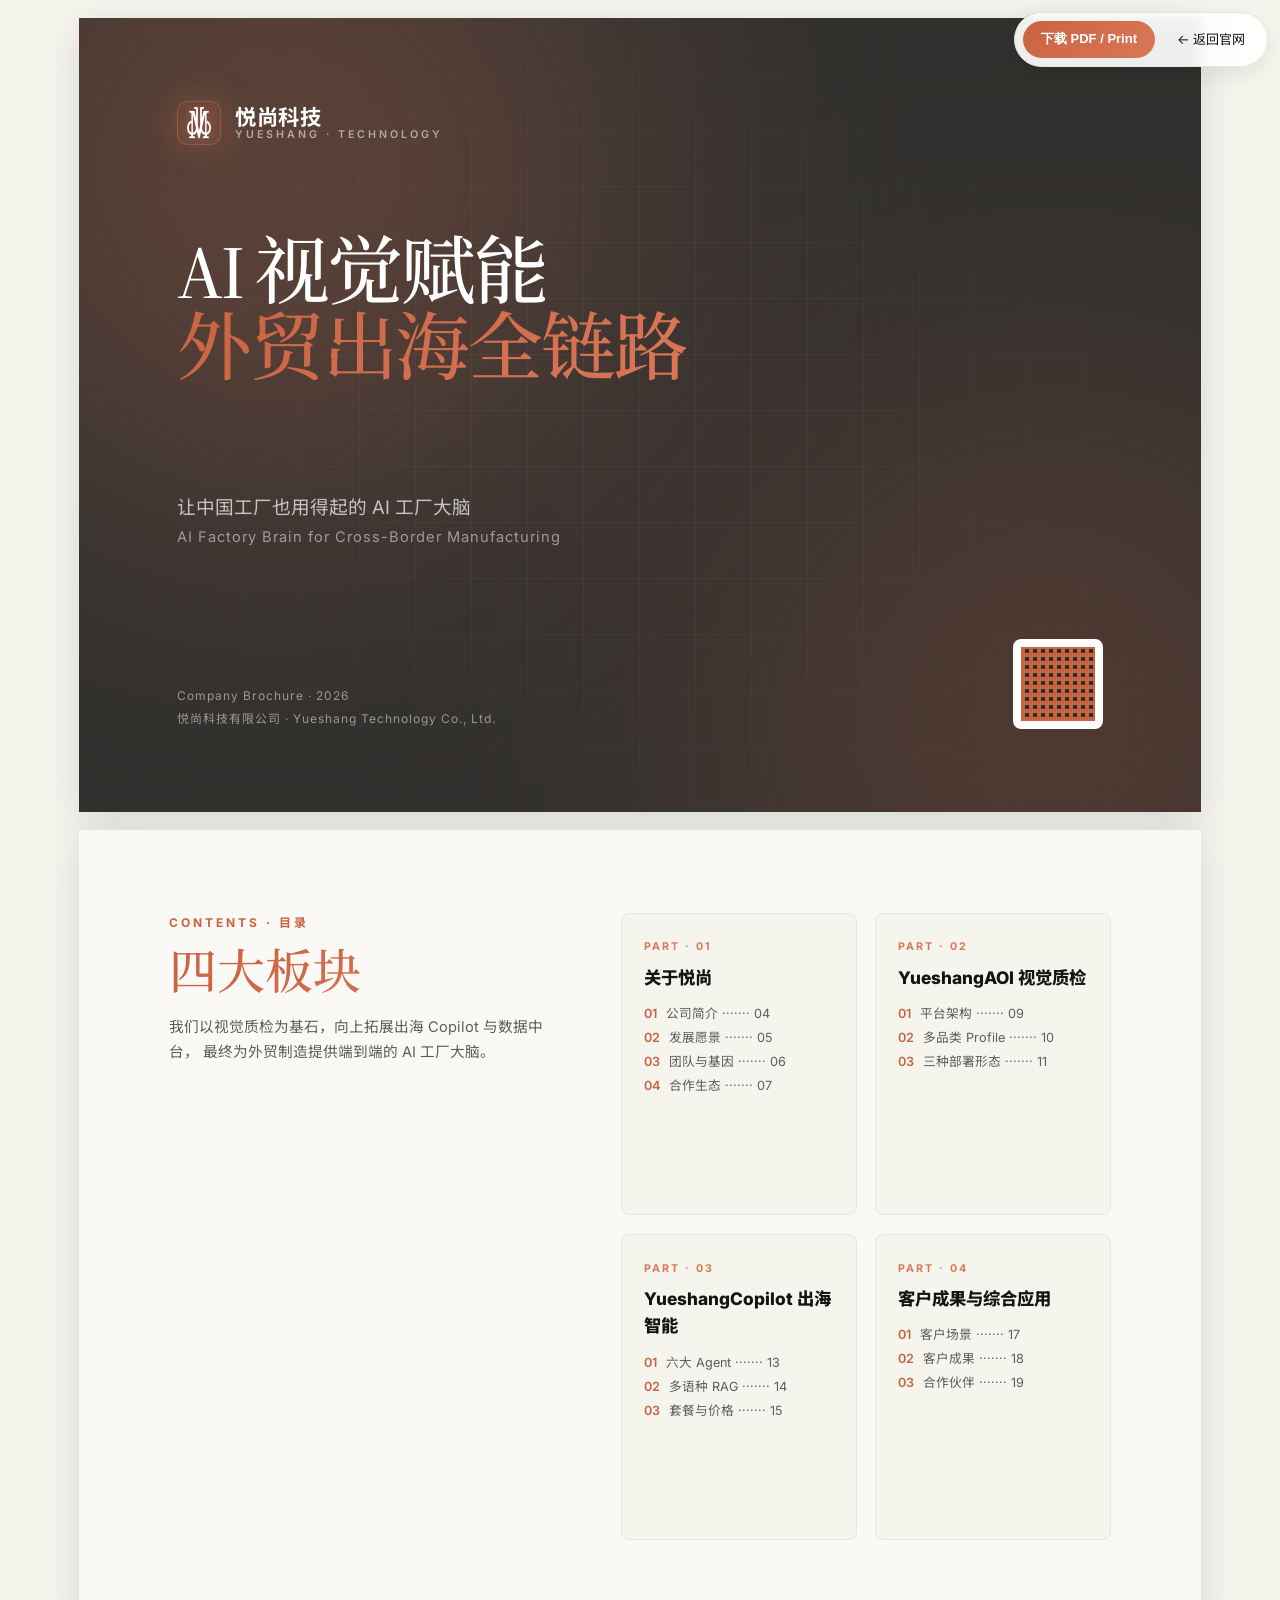
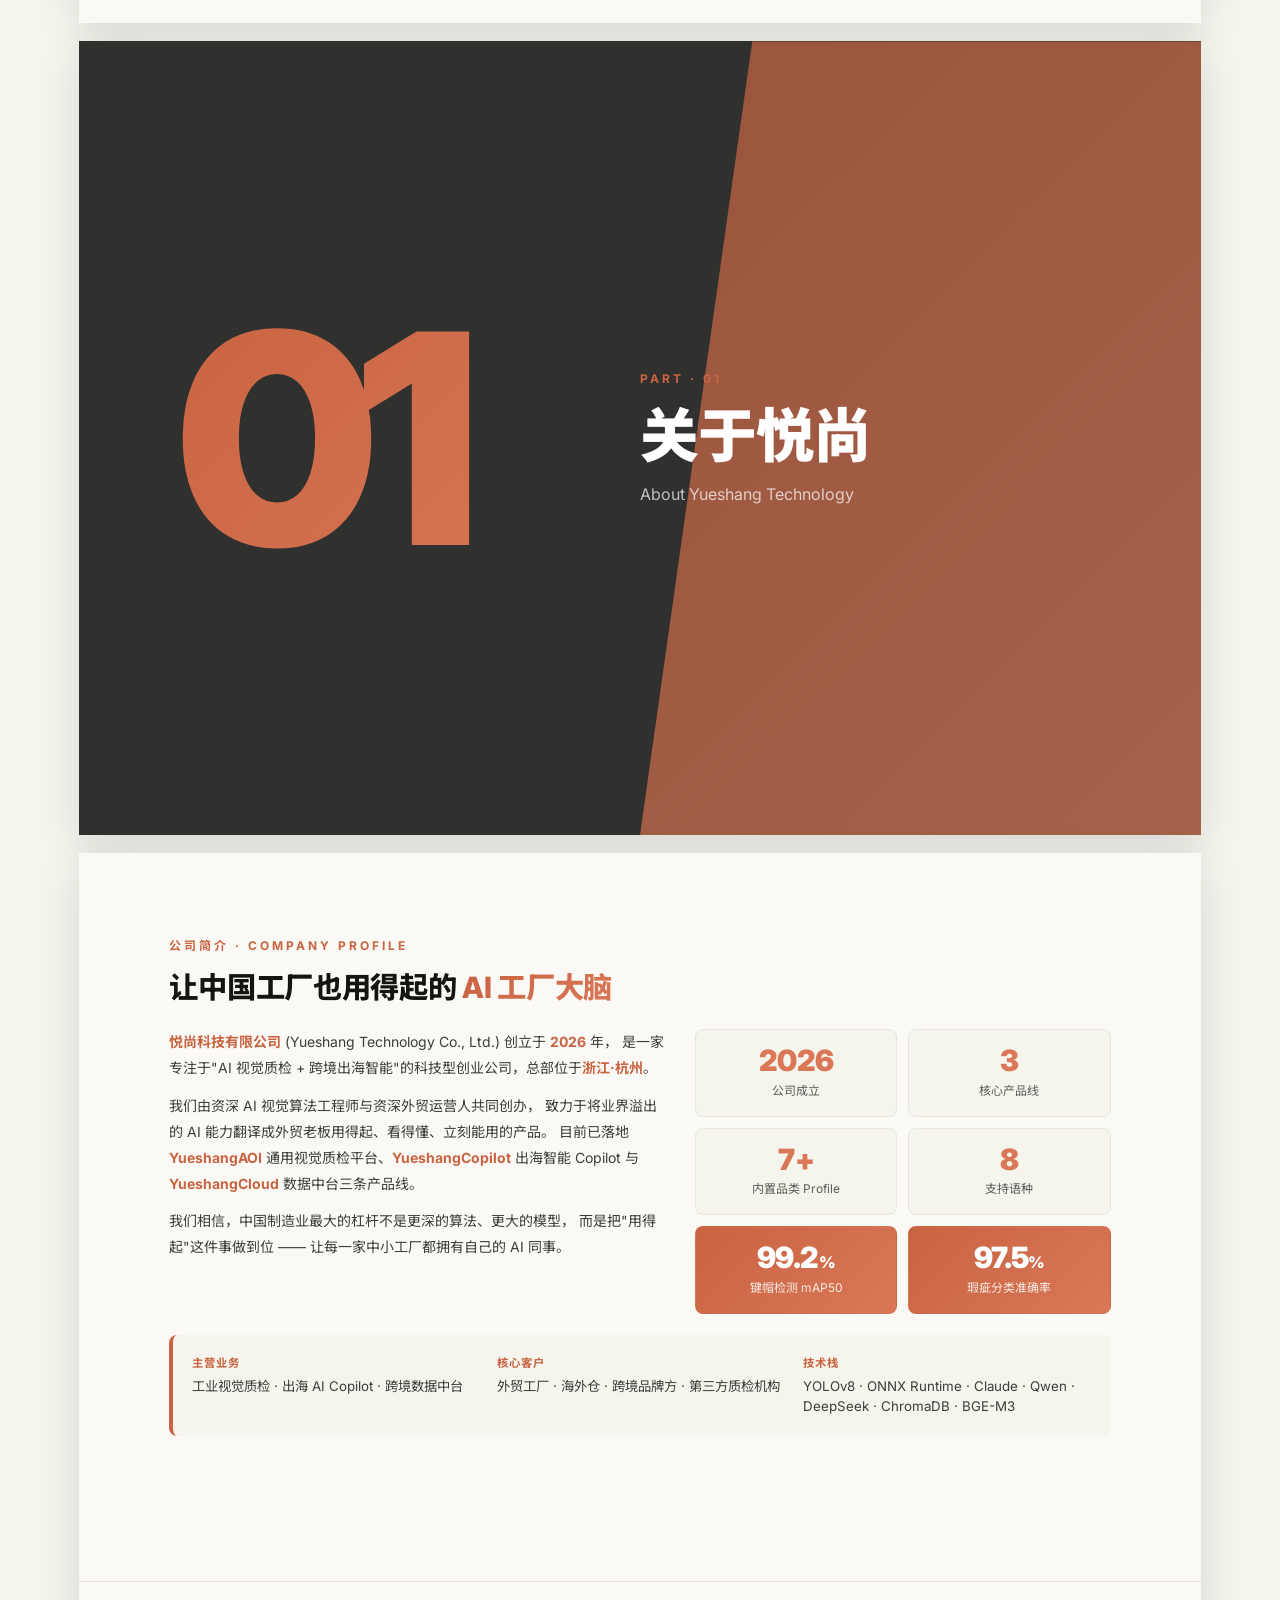
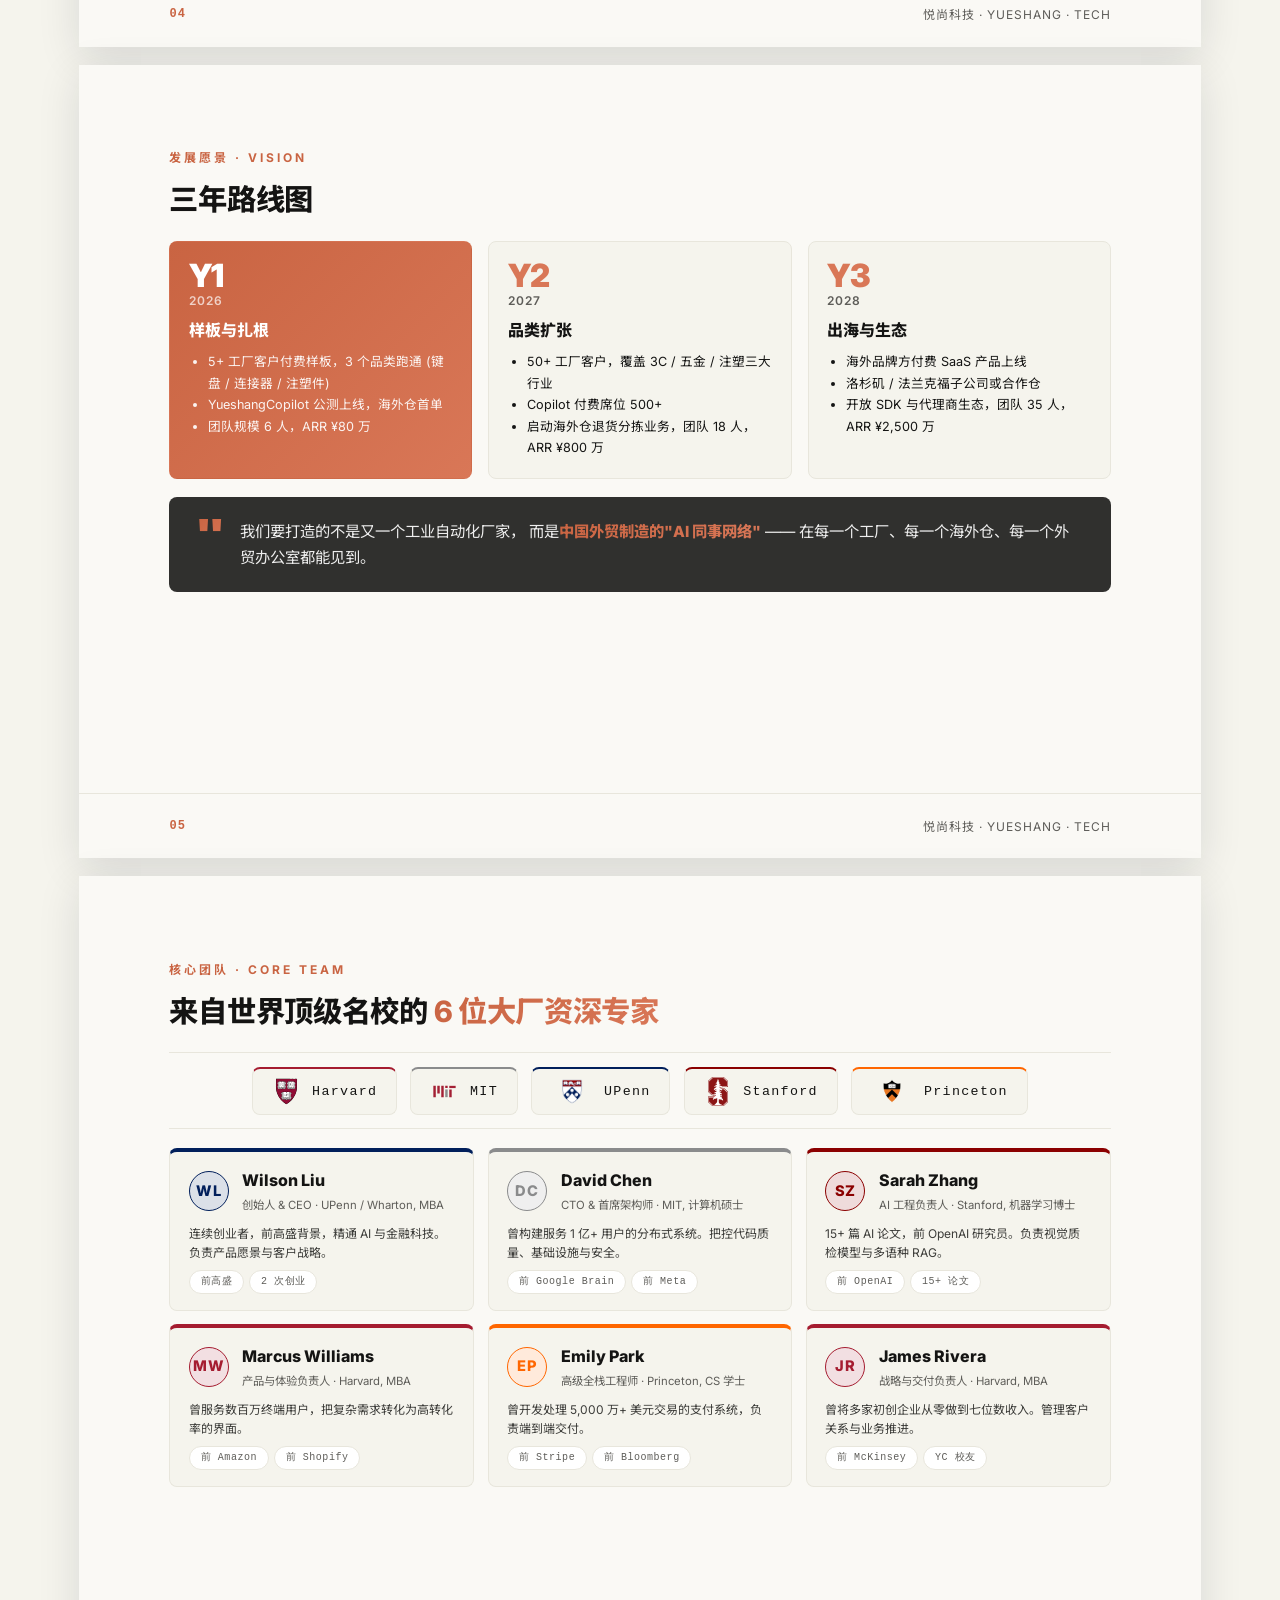
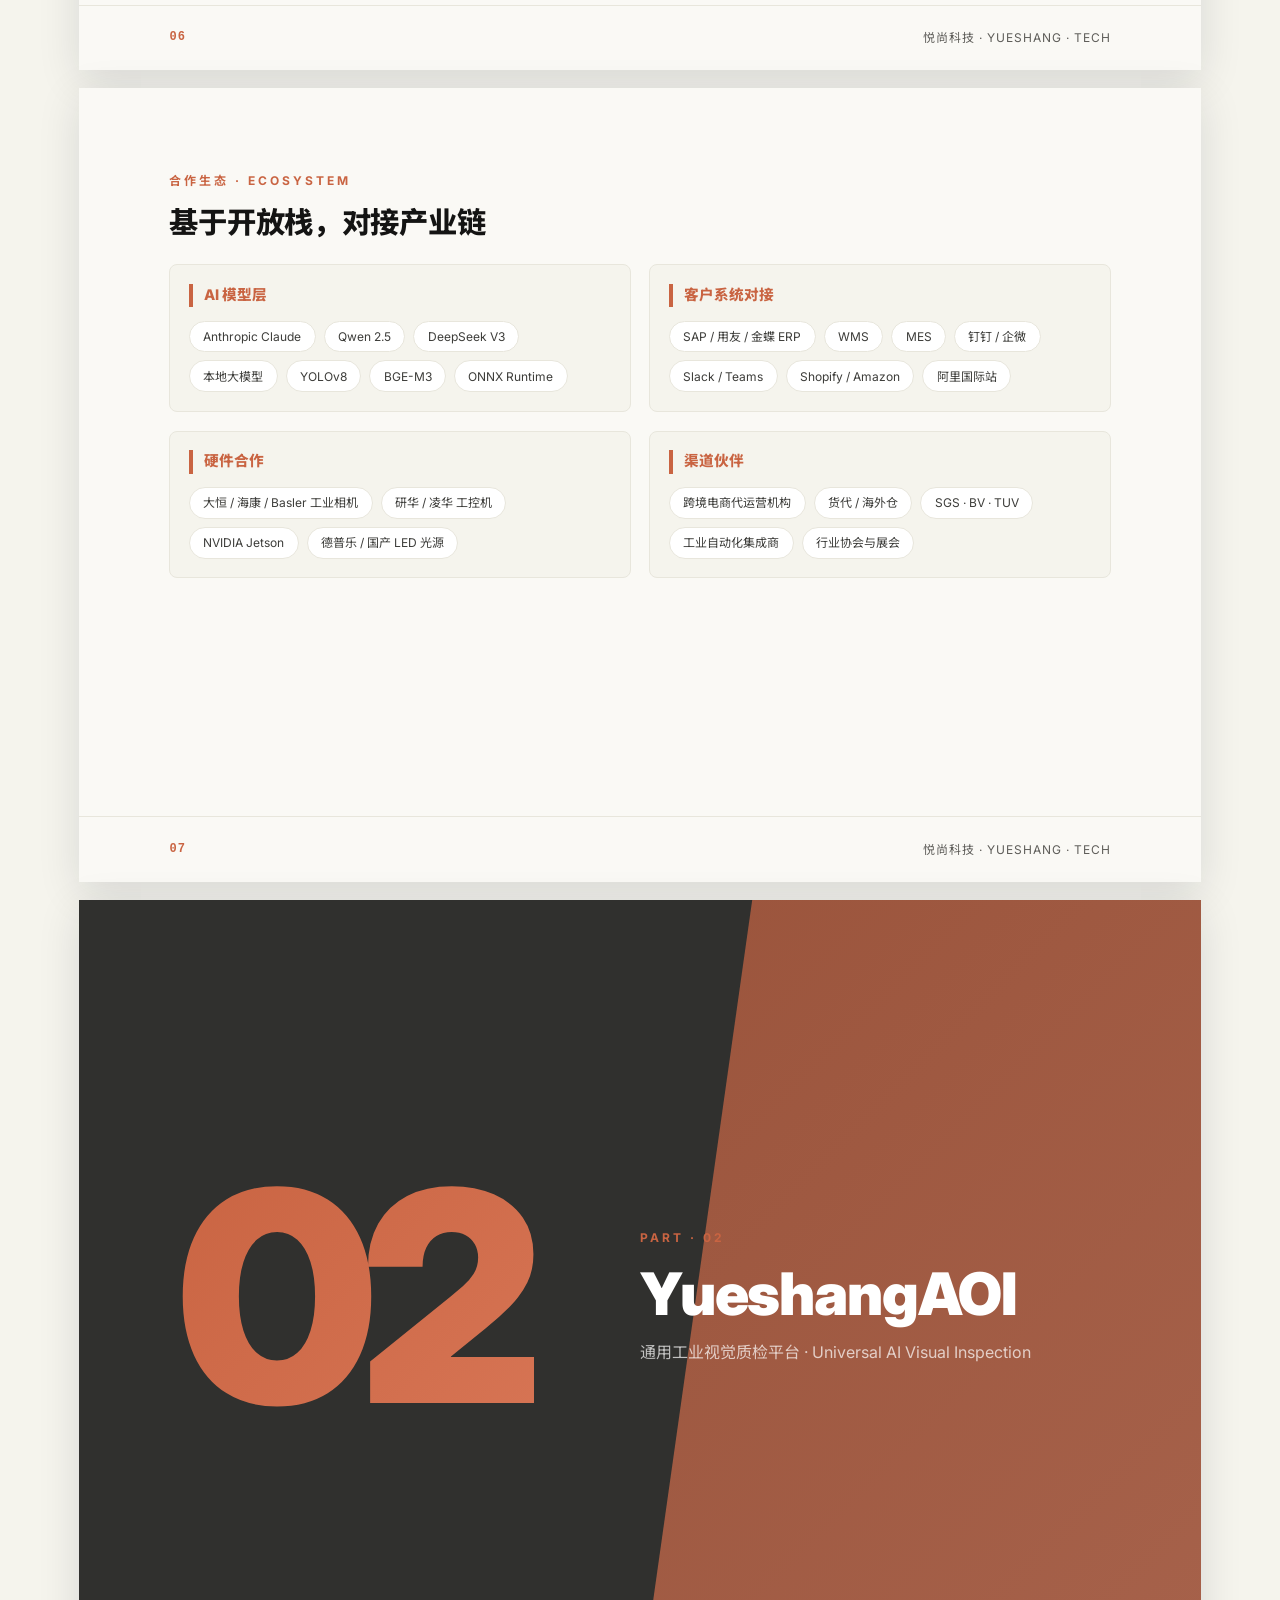
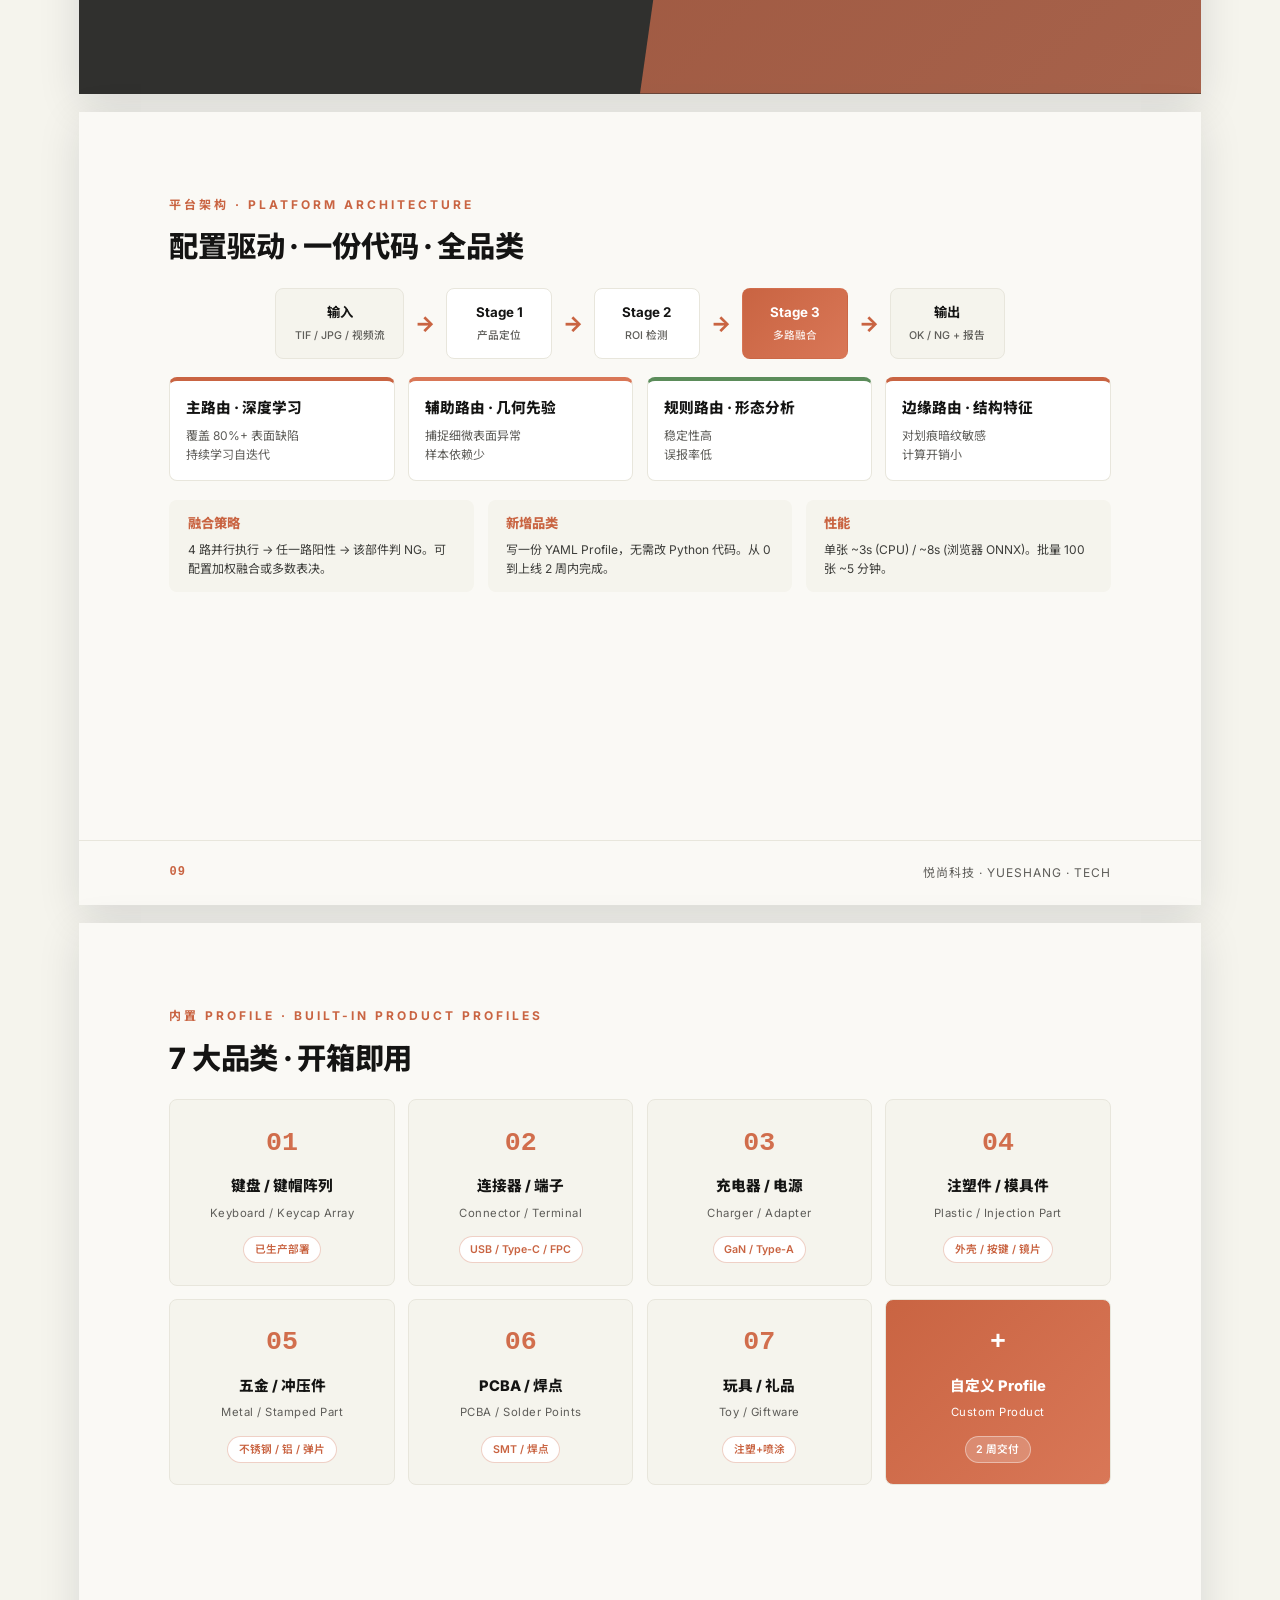
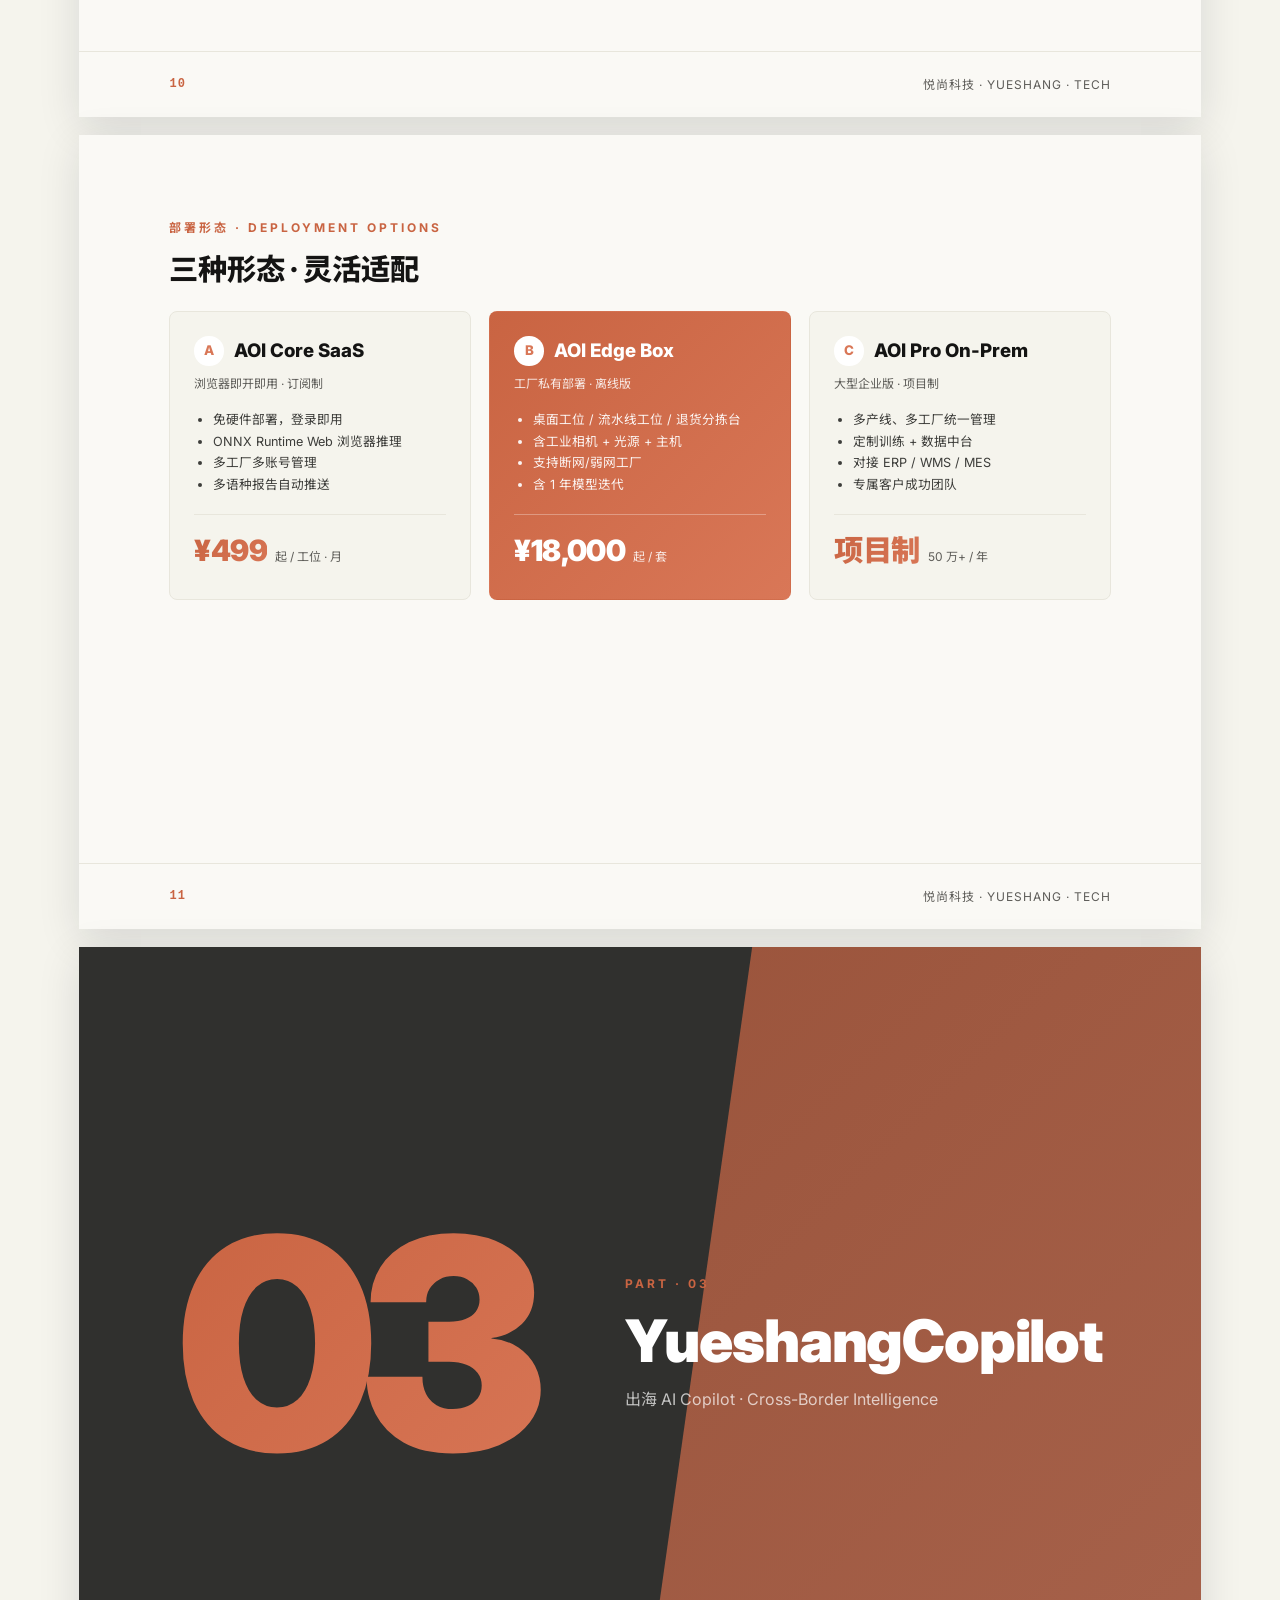
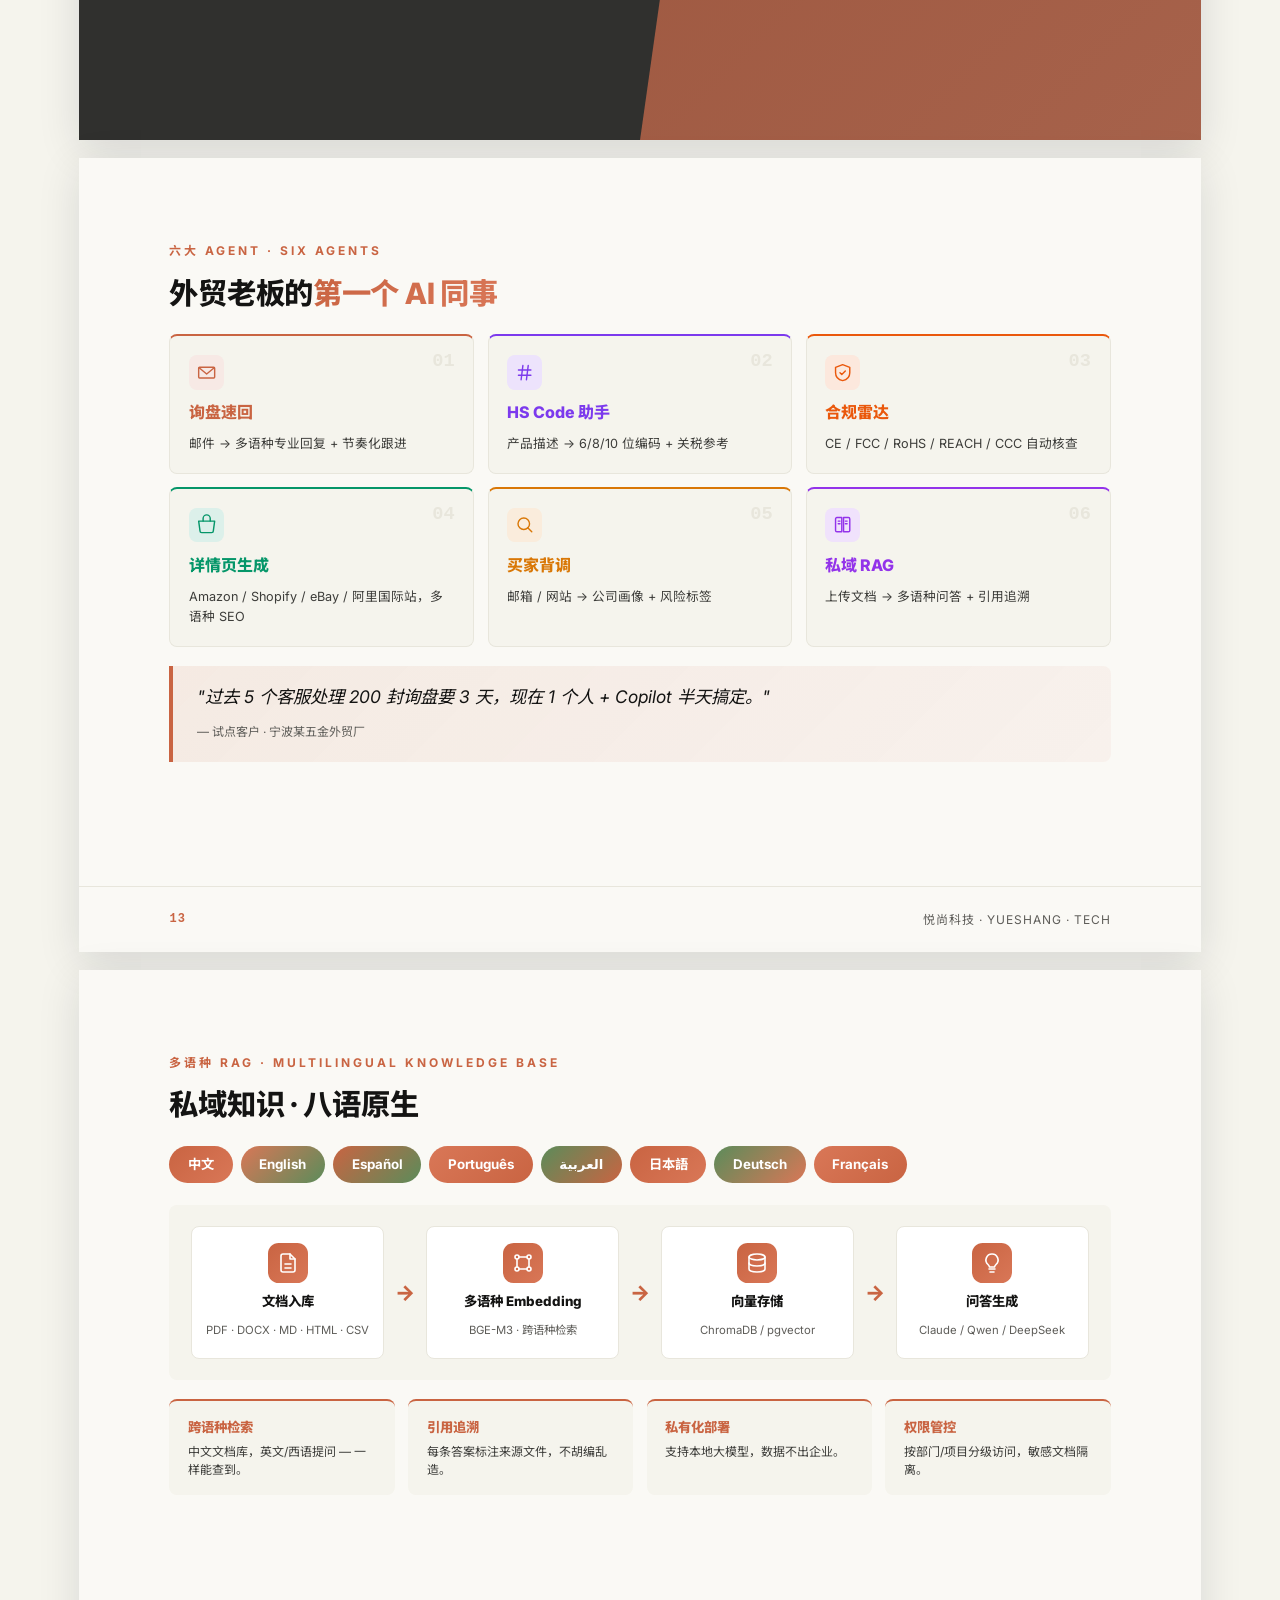
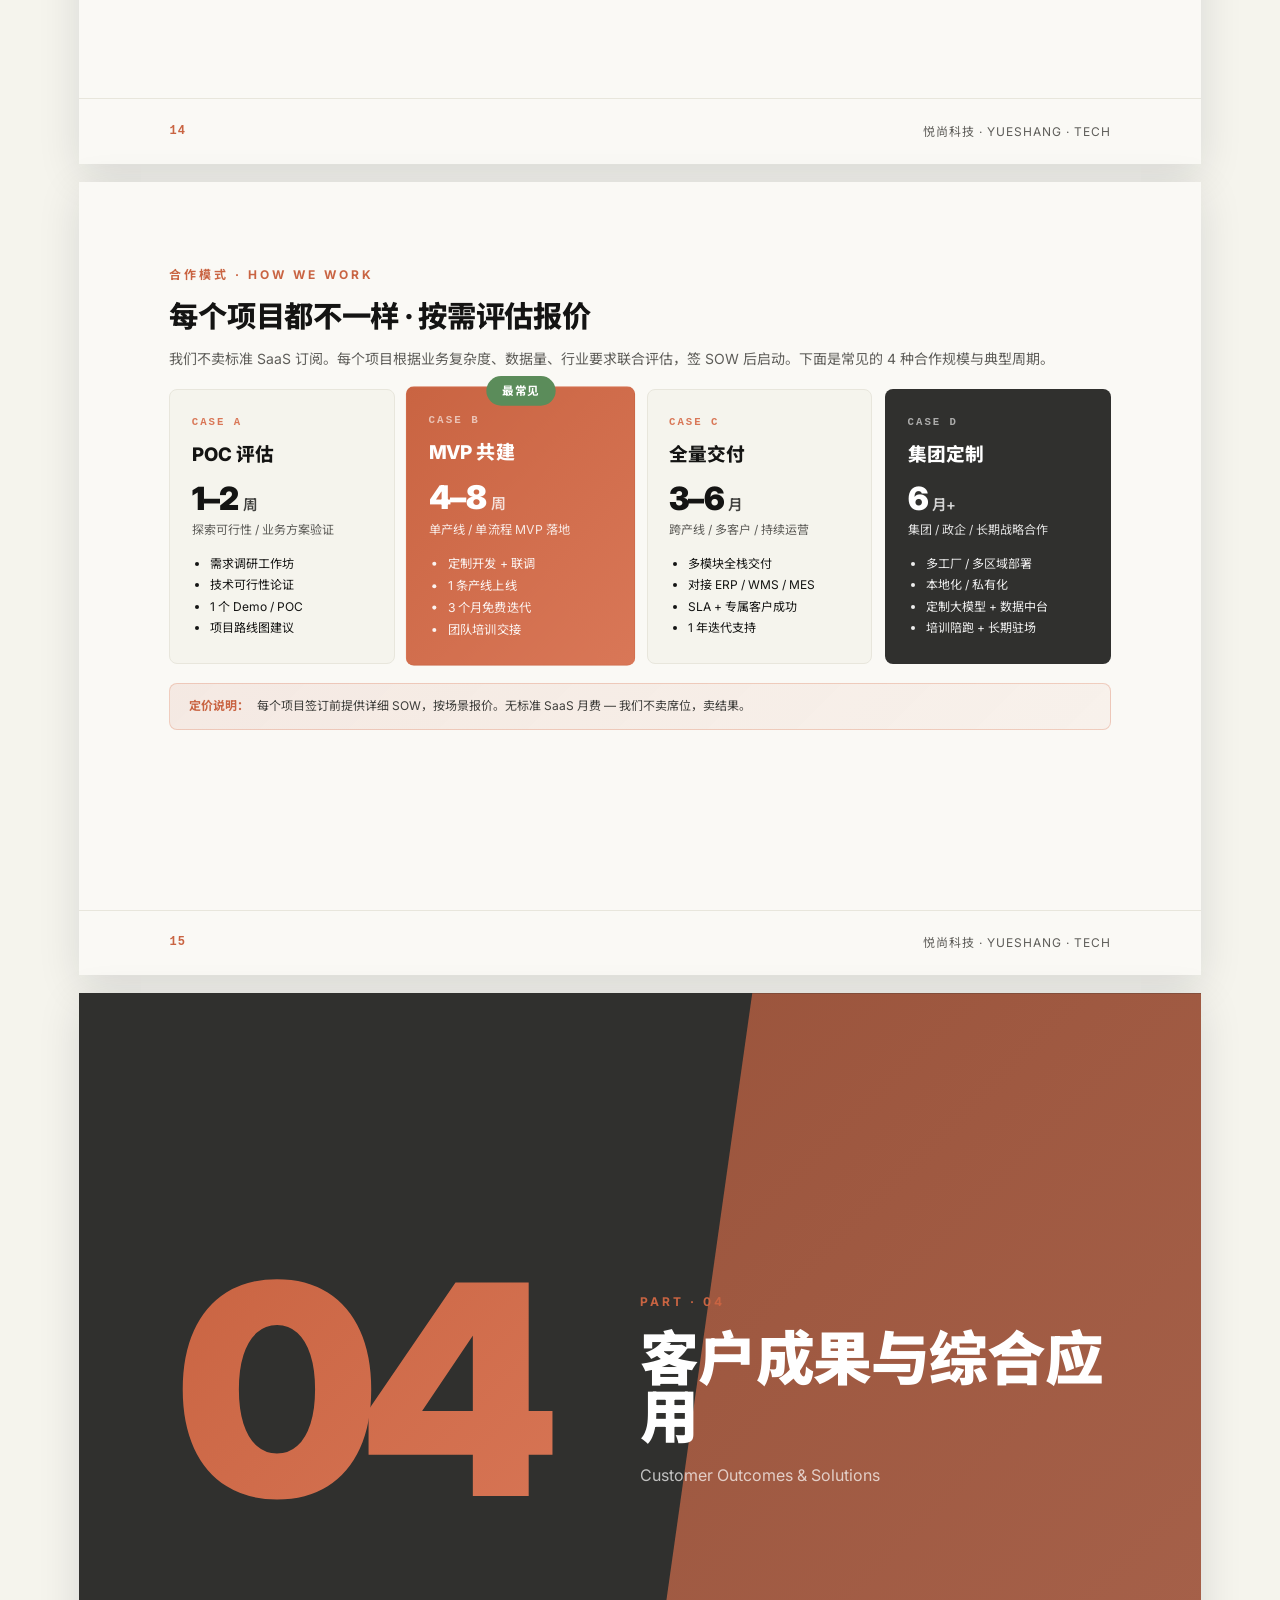
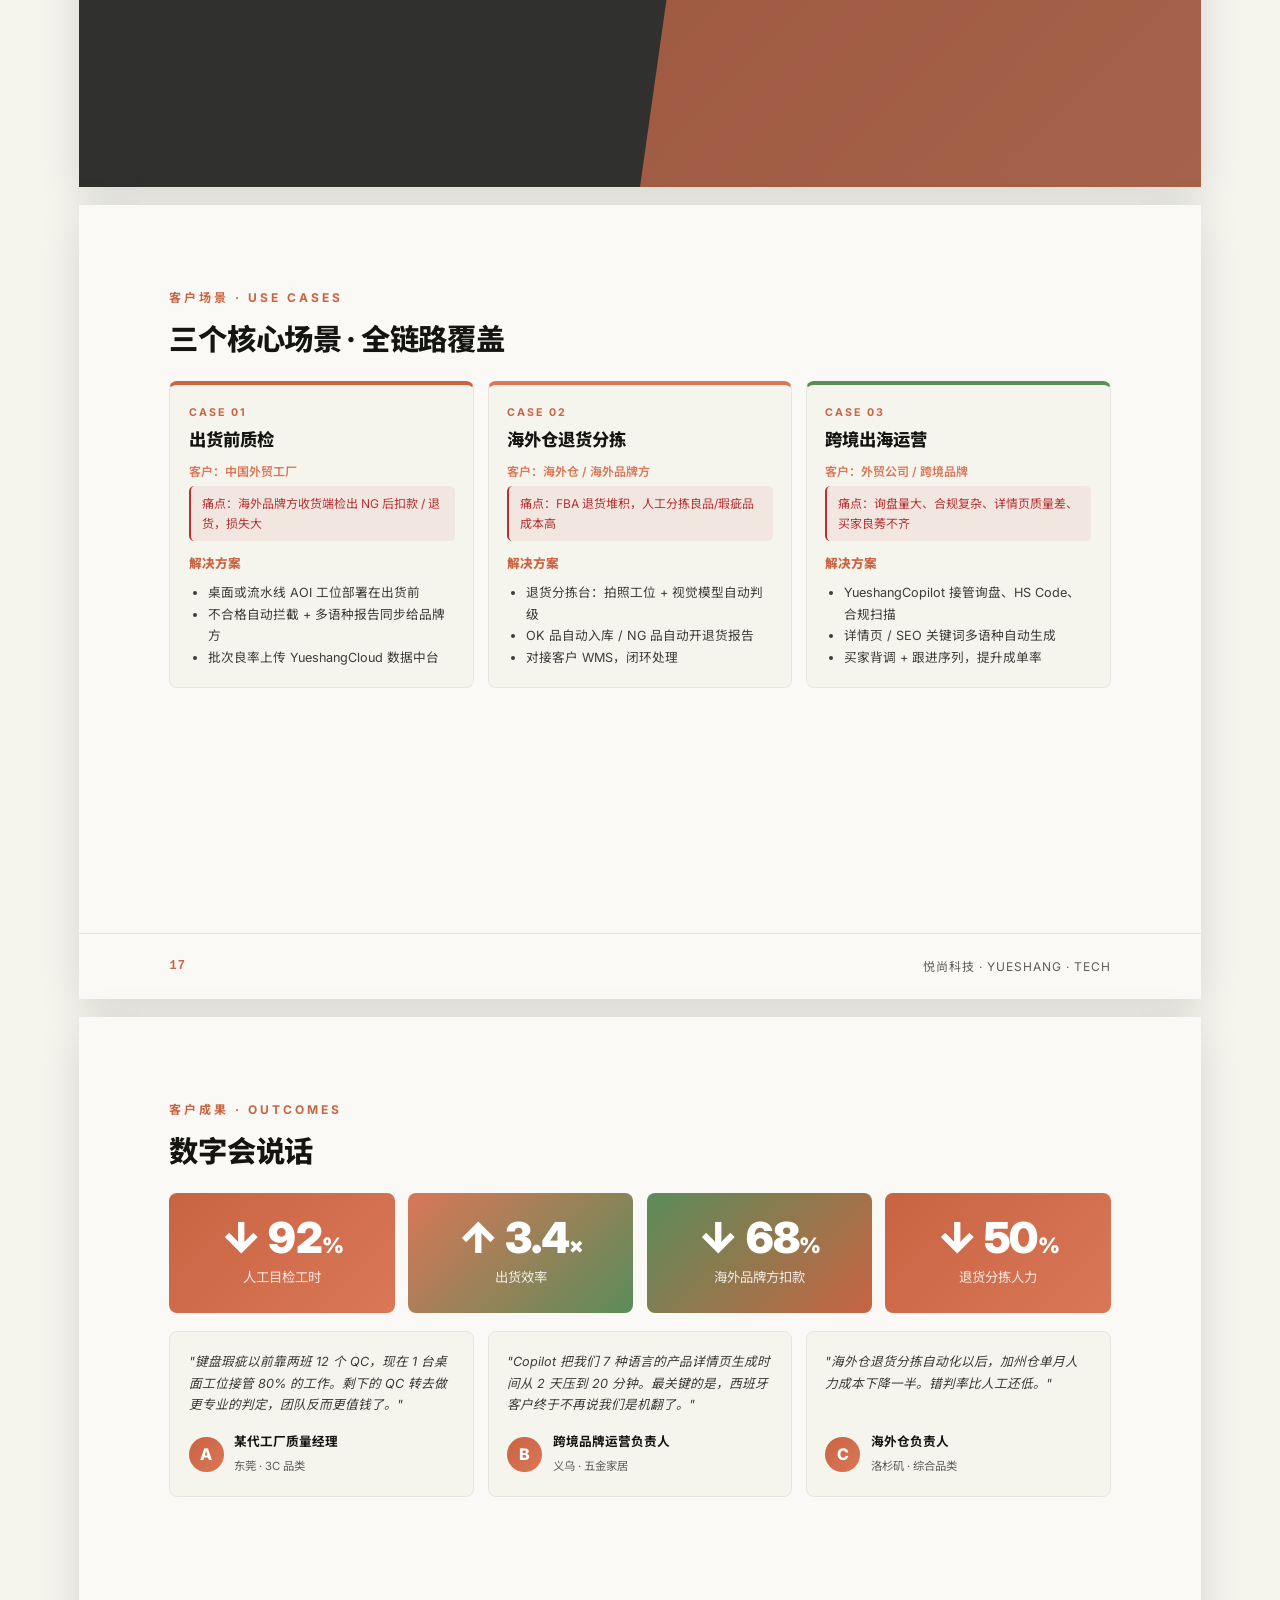
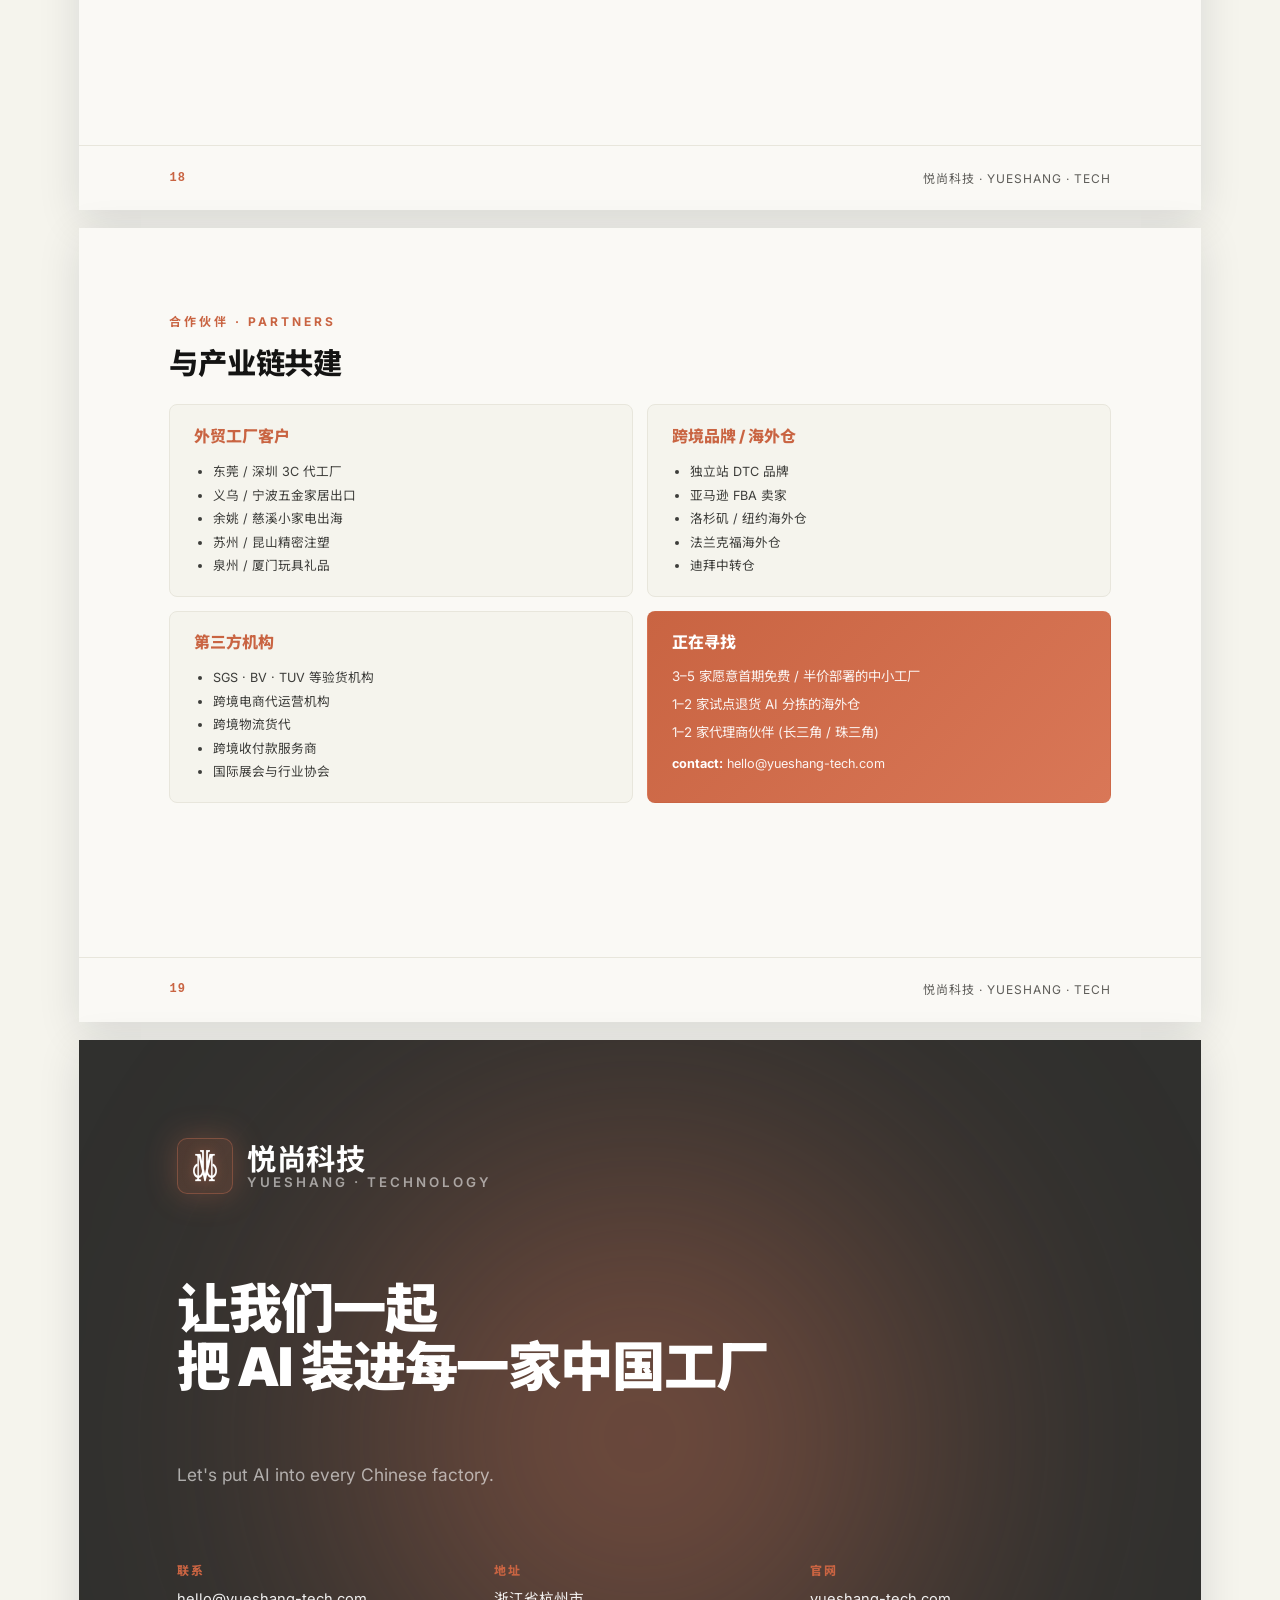
==== commit f775264e: "feat(theme): apply Claude warm parchment tokens to works.html + brochure.html Aligns the portfolio p" ====
--- a/brochure.html
+++ b/brochure.html
@@ -4,7 +4,7 @@
   <meta charset="UTF-8" />
   <meta name="viewport" content="width=device-width, initial-scale=1.0" />
   <title>悦尚科技 · 公司彩页 / Company Brochure</title>
-  <link href="https://fonts.googleapis.com/css2?family=Inter:wght@400;500;600;700;800;900&family=Noto+Sans+SC:wght@300;400;500;700;900&display=swap" rel="stylesheet" />
+  <link href="https://fonts.googleapis.com/css2?family=Source+Serif+4:opsz,wght@8..60,400;8..60,500;8..60,600&family=Inter:wght@400;500;600;700&family=JetBrains+Mono:wght@400;500&family=Noto+Serif+SC:wght@400;500;700&family=Noto+Sans+SC:wght@400;500;700&display=swap" rel="stylesheet" />
   <link rel="stylesheet" href="brochure.css" />
 </head>
 <body>
@@ -863,7 +863,7 @@
         <div>
           <h5>官网</h5>
           <p>yueshang-tech.com</p>
-          <p>github.com/yueshang-tech</p>
+          <p>hello@yueshang-tech.com</p>
         </div>
       </div>
     </div>
--- a/brochure.css
+++ b/brochure.css
@@ -11,23 +11,26 @@
 }
 
 :root {
-  --brand-1: #2dd4bf;
-  --brand-2: #6366f1;
-  --brand-3: #f59e0b;
-  --gradient: linear-gradient(135deg, #2dd4bf 0%, #6366f1 60%, #f59e0b 110%);
-  --gradient-soft: linear-gradient(135deg, rgba(45,212,191,.10), rgba(99,102,241,.10) 50%, rgba(245,158,11,.10));
-  --ink: #0c1622;
-  --ink-2: #1f2a3a;
-  --muted: #6b7a90;
-  --line: #d9e1ec;
-  --bg: #f6f8fc;
-  --paper: #ffffff;
-  --paper-dark: #0f1722;
-  --accent: #0d9488;
-  --warn: #b91c1c;
+  /* Claude warm palette — terracotta brand on parchment */
+  --brand-1: #c96442;       /* terracotta */
+  --brand-2: #d97757;       /* coral hover */
+  --brand-3: #5b8c5a;       /* muted green for tertiary */
+  --gradient: linear-gradient(135deg, #c96442 0%, #d97757 100%);
+  --gradient-soft: linear-gradient(135deg, rgba(201,100,66,.10), rgba(217,119,87,.06));
+  --ink: #141413;           /* anthropic near-black */
+  --ink-2: #3d3d3a;         /* dark warm */
+  --muted: #5e5d59;         /* olive gray */
+  --line: #e8e6dc;          /* warm border */
+  --bg: #f5f4ed;            /* parchment */
+  --paper: #faf9f5;         /* ivory */
+  --paper-dark: #30302e;    /* warm charcoal (Claude's dark surface) */
+  --accent: #c96442;        /* terracotta */
+  --warn: #b53333;          /* warm crimson */
 
   --font-zh: "Noto Sans SC", "PingFang SC", "Microsoft YaHei", system-ui, sans-serif;
+  --font-zh-serif: "Noto Serif SC", "PingFang SC", "Microsoft YaHei", serif;
   --font-en: "Inter", -apple-system, "Segoe UI", system-ui, sans-serif;
+  --font-serif: "Source Serif 4", Georgia, "Noto Serif SC", "Times New Roman", serif;
 }
 
 * { box-sizing: border-box; }
@@ -38,7 +41,7 @@
   color: var(--ink);
   font-family: var(--font-en), var(--font-zh);
   -webkit-font-smoothing: antialiased;
-  font-feature-settings: "ss01", "cv11";
+  line-height: 1.6;
 }
 
 /* ====== Toolbar ====== */
@@ -143,8 +146,8 @@
   filter: blur(140px);
   opacity: 0.6;
 }
-.cover__glow--a { top: -200px; left: -150px; background: rgba(45,212,191,0.7); }
-.cover__glow--b { bottom: -260px; right: -200px; background: rgba(99,102,241,0.7); }
+.cover__glow--a { top: -200px; left: -150px; background: rgba(217,119,87,0.45); }
+.cover__glow--b { bottom: -260px; right: -200px; background: rgba(201,100,66,0.35); }
 .cover__grid {
   position: absolute; inset: 0;
   background-image:
@@ -163,16 +166,16 @@
 .brand { display: flex; align-items: center; gap: 14px; }
 .brand__mark {
   width: 44px; height: 44px;
-  background: linear-gradient(135deg, rgba(45,212,191,0.18), rgba(99,102,241,0.18));
-  border: 1px solid rgba(45,212,191,0.35);
+  background: linear-gradient(135deg, rgba(201,100,66,0.18), rgba(217,119,87,0.18));
+  border: 1px solid rgba(217,119,87,0.35);
   border-radius: 10px;
   display: flex; align-items: center; justify-content: center;
-  box-shadow: 0 0 32px rgba(45,212,191,0.3);
+  box-shadow: 0 0 32px rgba(217,119,87,0.30);
 }
 .brand__mark img {
   width: 32px; height: 32px;
   object-fit: contain;
-  filter: brightness(0) invert(1) drop-shadow(0 0 6px rgba(45,212,191,0.4));
+  filter: brightness(0) invert(1) drop-shadow(0 0 6px rgba(217,119,87,0.40));
 }
 .page:not(.page--cover):not(.page--back):not(.page--section-cover) .brand__mark img {
   filter: none;       /* keep original brown on light pages */
@@ -191,8 +194,9 @@
 .brand--lg .brand__mark { width: 56px; height: 56px; }
 
 .cover__title {
+  font-family: var(--font-serif);
   font-size: 56pt;
-  font-weight: 900;
+  font-weight: 500;
   line-height: 1.02;
   letter-spacing: -0.03em;
   margin: 0;
@@ -239,8 +243,9 @@
    PAGE 02 · Contents
 =================================================== */
 .contents__title {
-  font-size: 36pt; font-weight: 900;
-  letter-spacing: -0.02em;
+  font-family: var(--font-serif);
+  font-size: 36pt; font-weight: 500;
+  letter-spacing: -0.005em;
   line-height: 1; margin: 0 0 14pt;
   background: var(--gradient);
   -webkit-background-clip: text; background-clip: text;
@@ -610,7 +615,7 @@
   border-radius: 999px;
   background: white;
   color: var(--accent);
-  border: 1px solid rgba(13,148,136,0.3);
+  border: 1px solid rgba(201,100,66,0.30);
   font-weight: 600;
 }
 .prof--add { background: var(--gradient); }
@@ -701,7 +706,7 @@
 }
 .ag h4 { font-size: 12pt; margin: 0 0 6pt; font-weight: 800; color: var(--c); }
 .ag p { font-size: 9.5pt; color: var(--ink-2); margin: 0; line-height: 1.6; }
-.a-cyan   { --c: #0d9488; }
+.a-cyan   { --c: #c96442; }
 .a-violet { --c: #7c3aed; }
 .a-orange { --c: #ea580c; }
 .a-green  { --c: #059669; }
@@ -848,7 +853,7 @@
   margin-top: 14pt;
   padding: 10pt 14pt;
   background: var(--gradient-soft);
-  border: 1px solid rgba(45,212,191,0.3);
+  border: 1px solid rgba(217,119,87,0.30);
   border-radius: 6pt;
   font-size: 9pt;
   color: var(--ink-2);
@@ -966,7 +971,7 @@
   position: absolute;
   width: 900px; height: 900px;
   border-radius: 50%;
-  background: radial-gradient(circle, rgba(45,212,191,0.5) 0%, transparent 70%);
+  background: radial-gradient(circle, rgba(217,119,87,0.50) 0%, transparent 70%);
   top: 50%; left: 50%;
   transform: translate(-50%, -50%);
   filter: blur(120px);
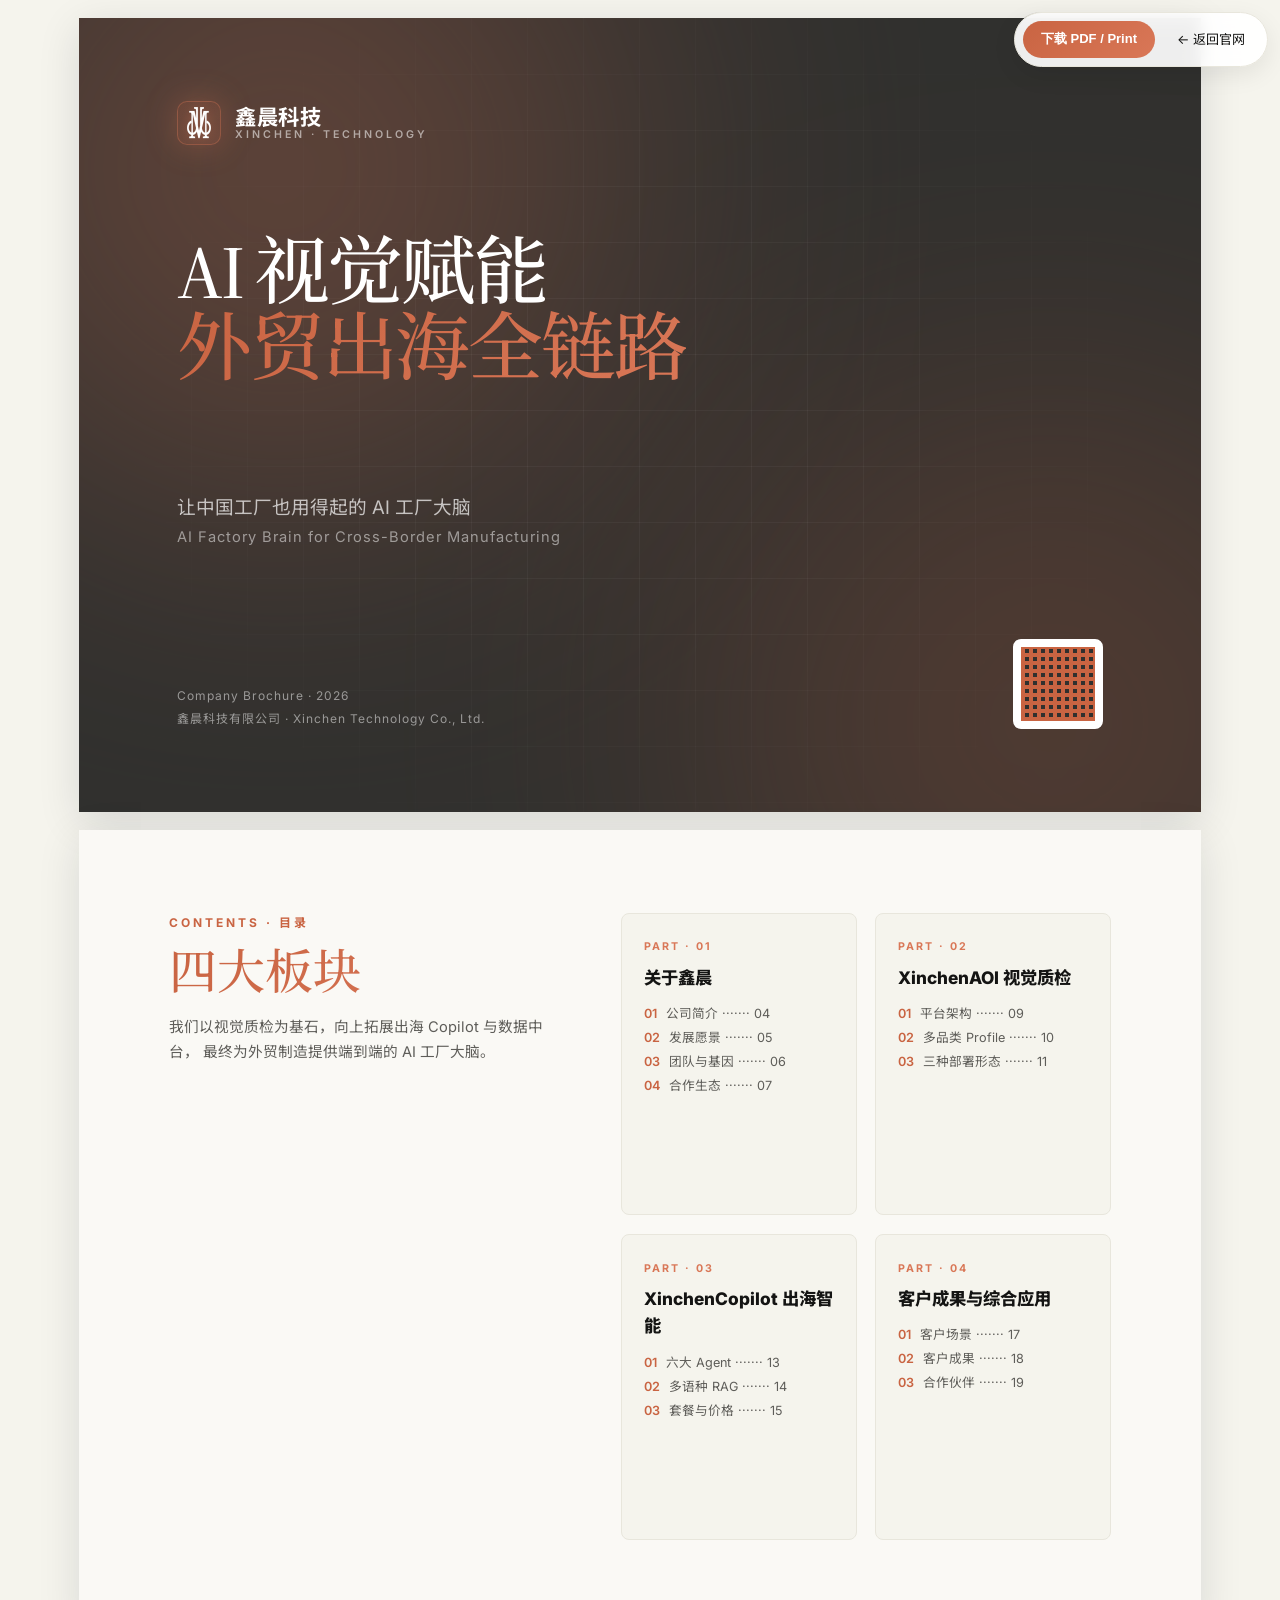
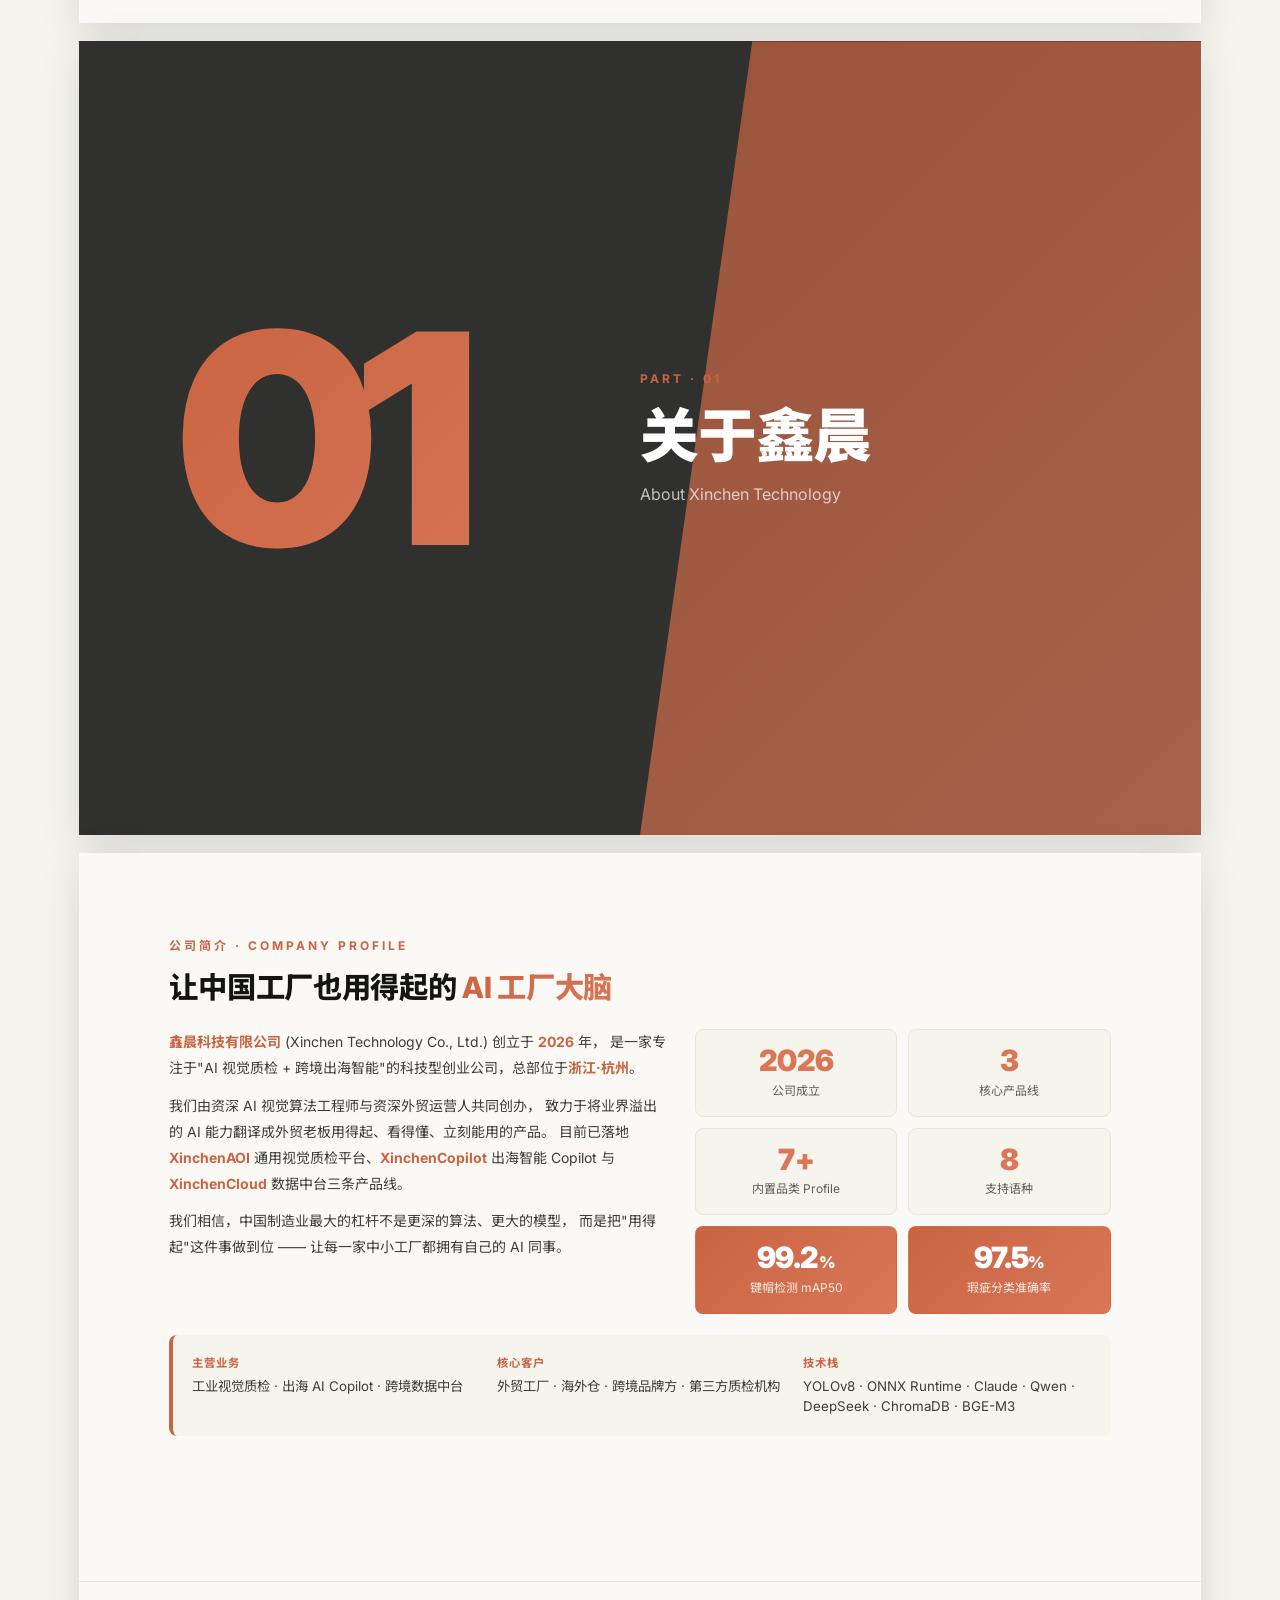
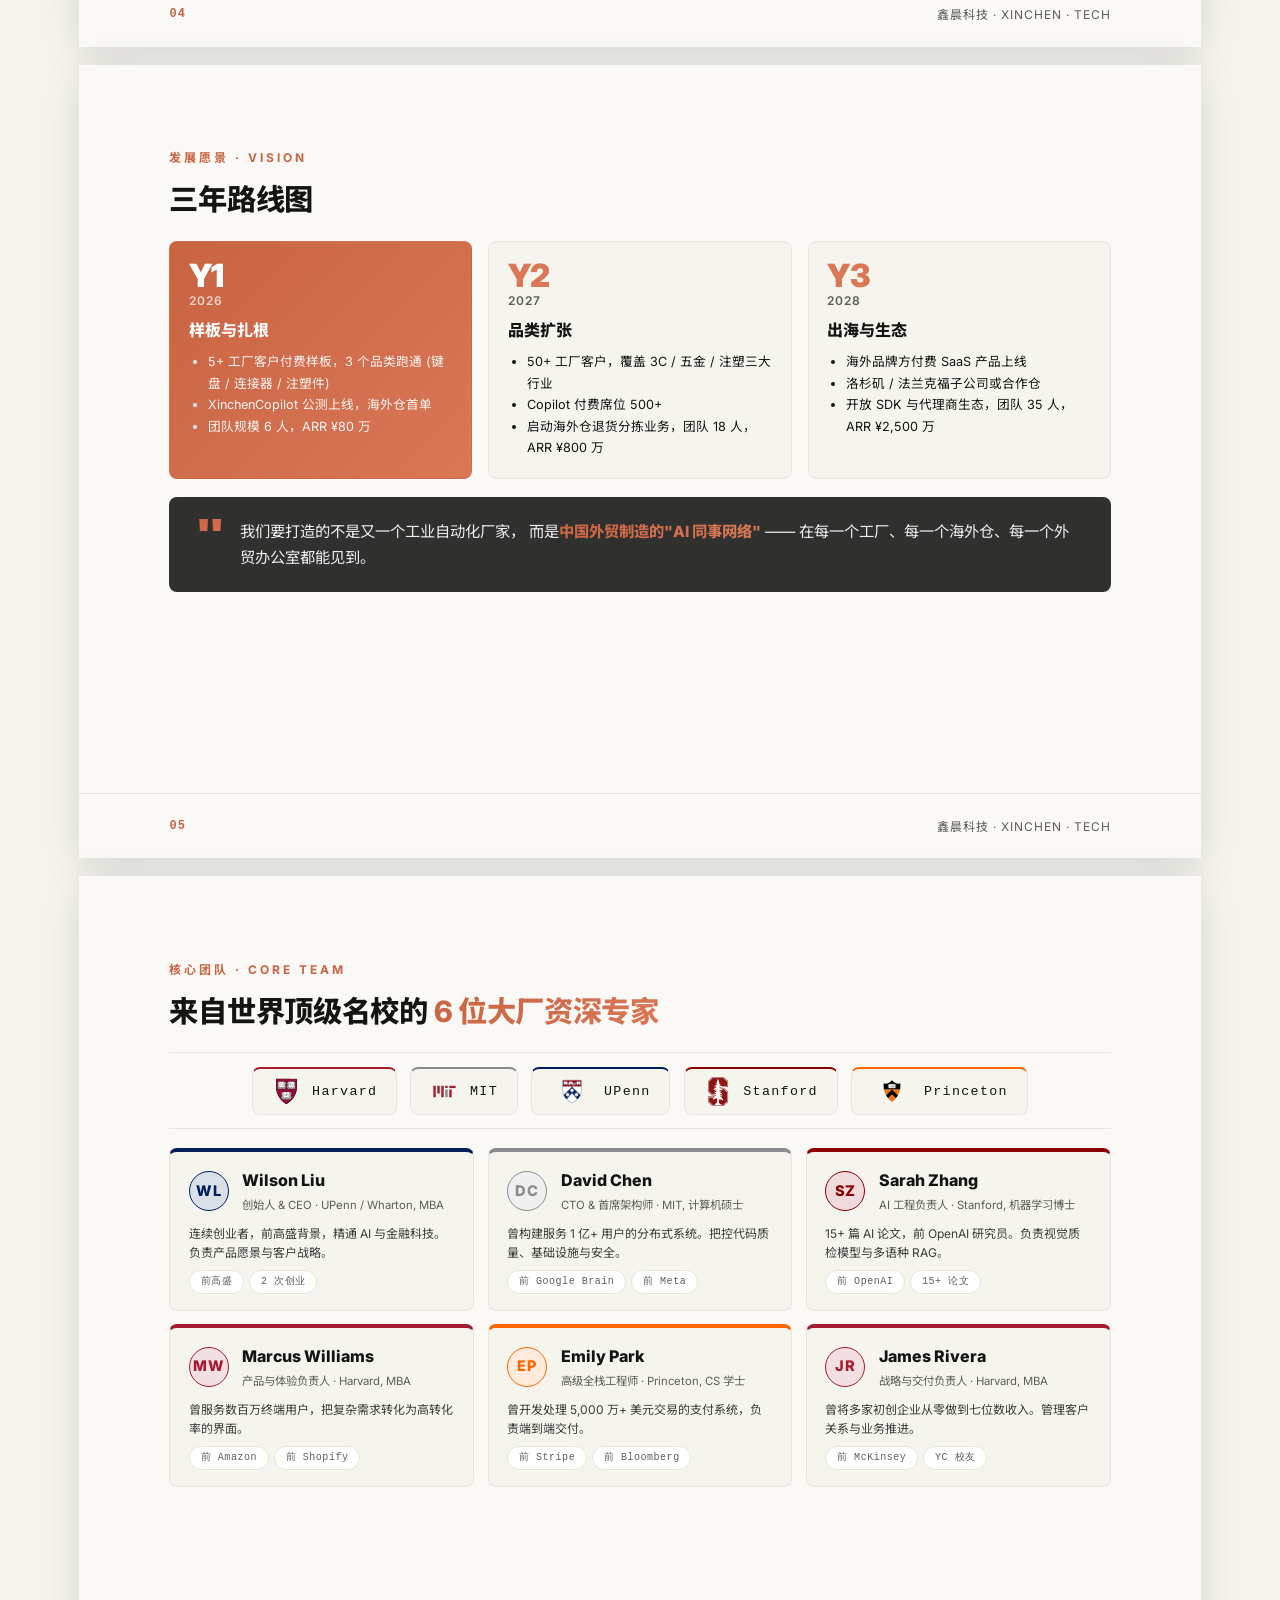
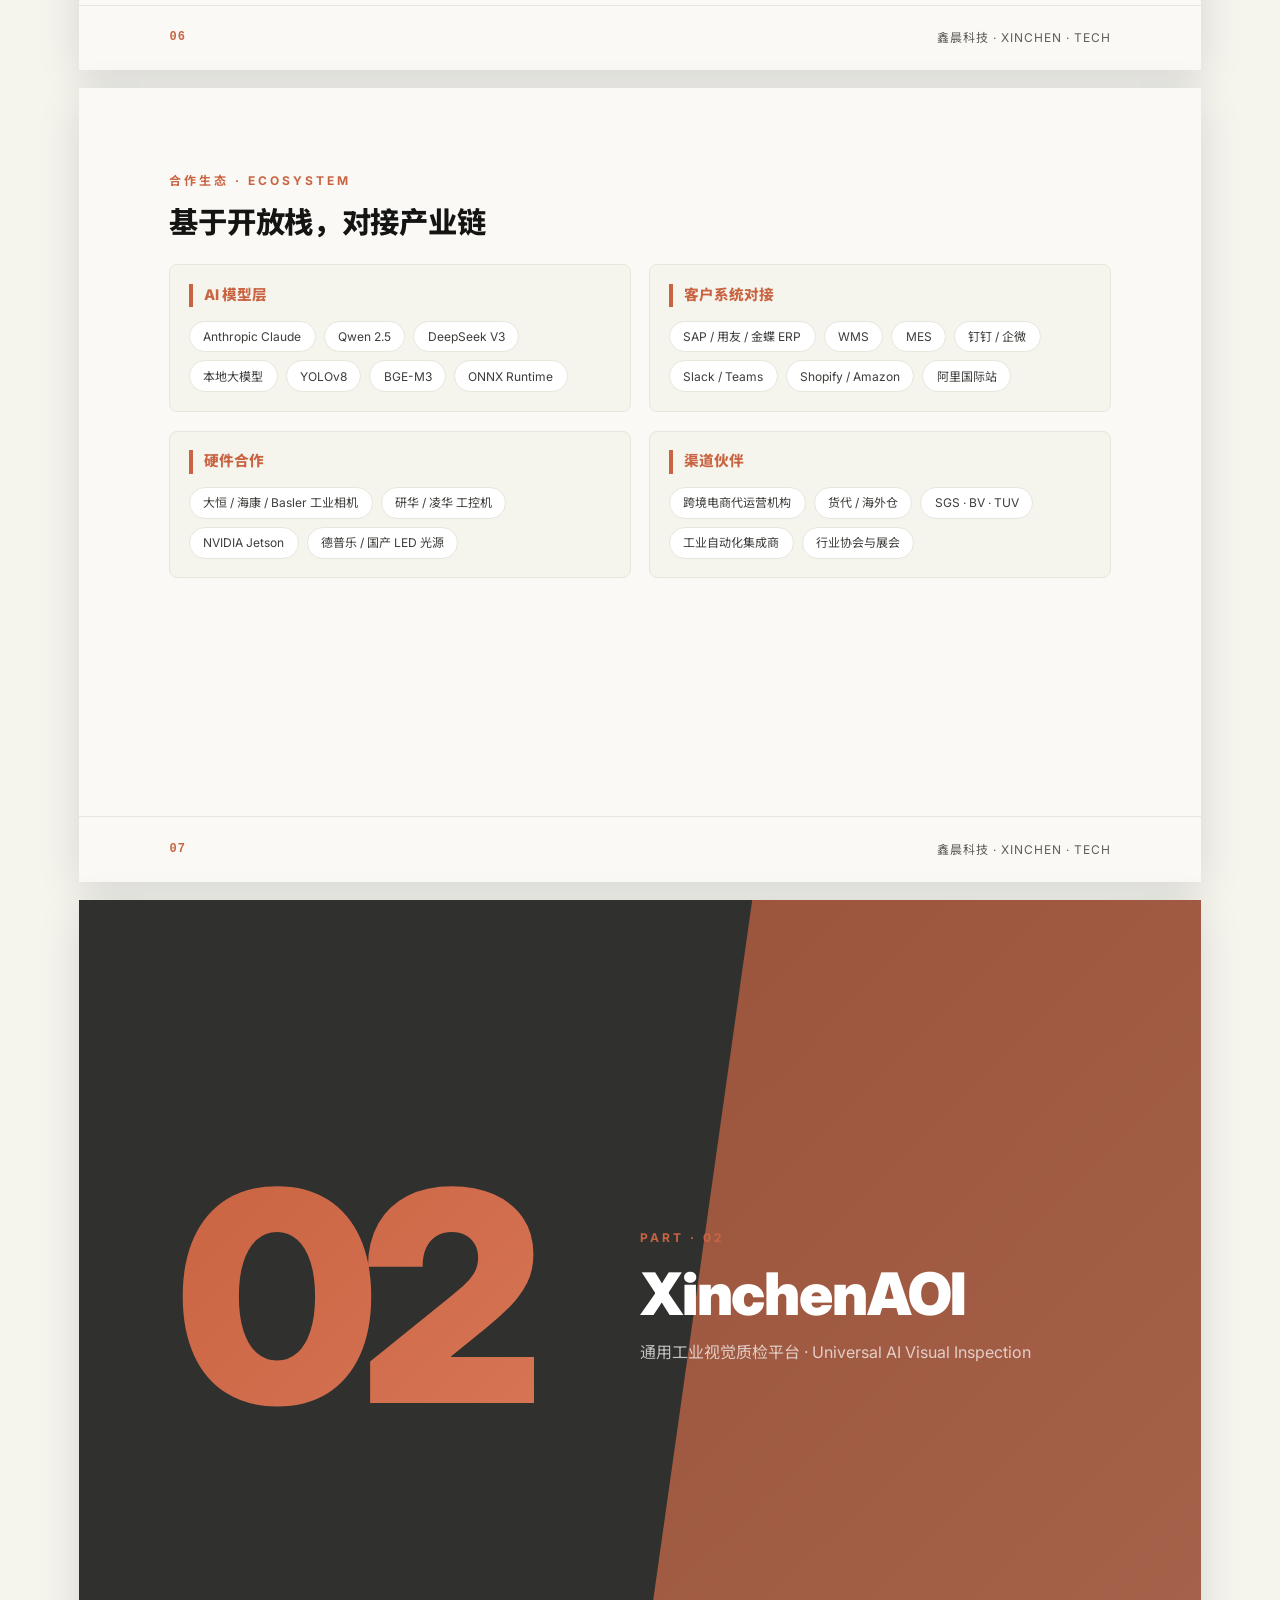
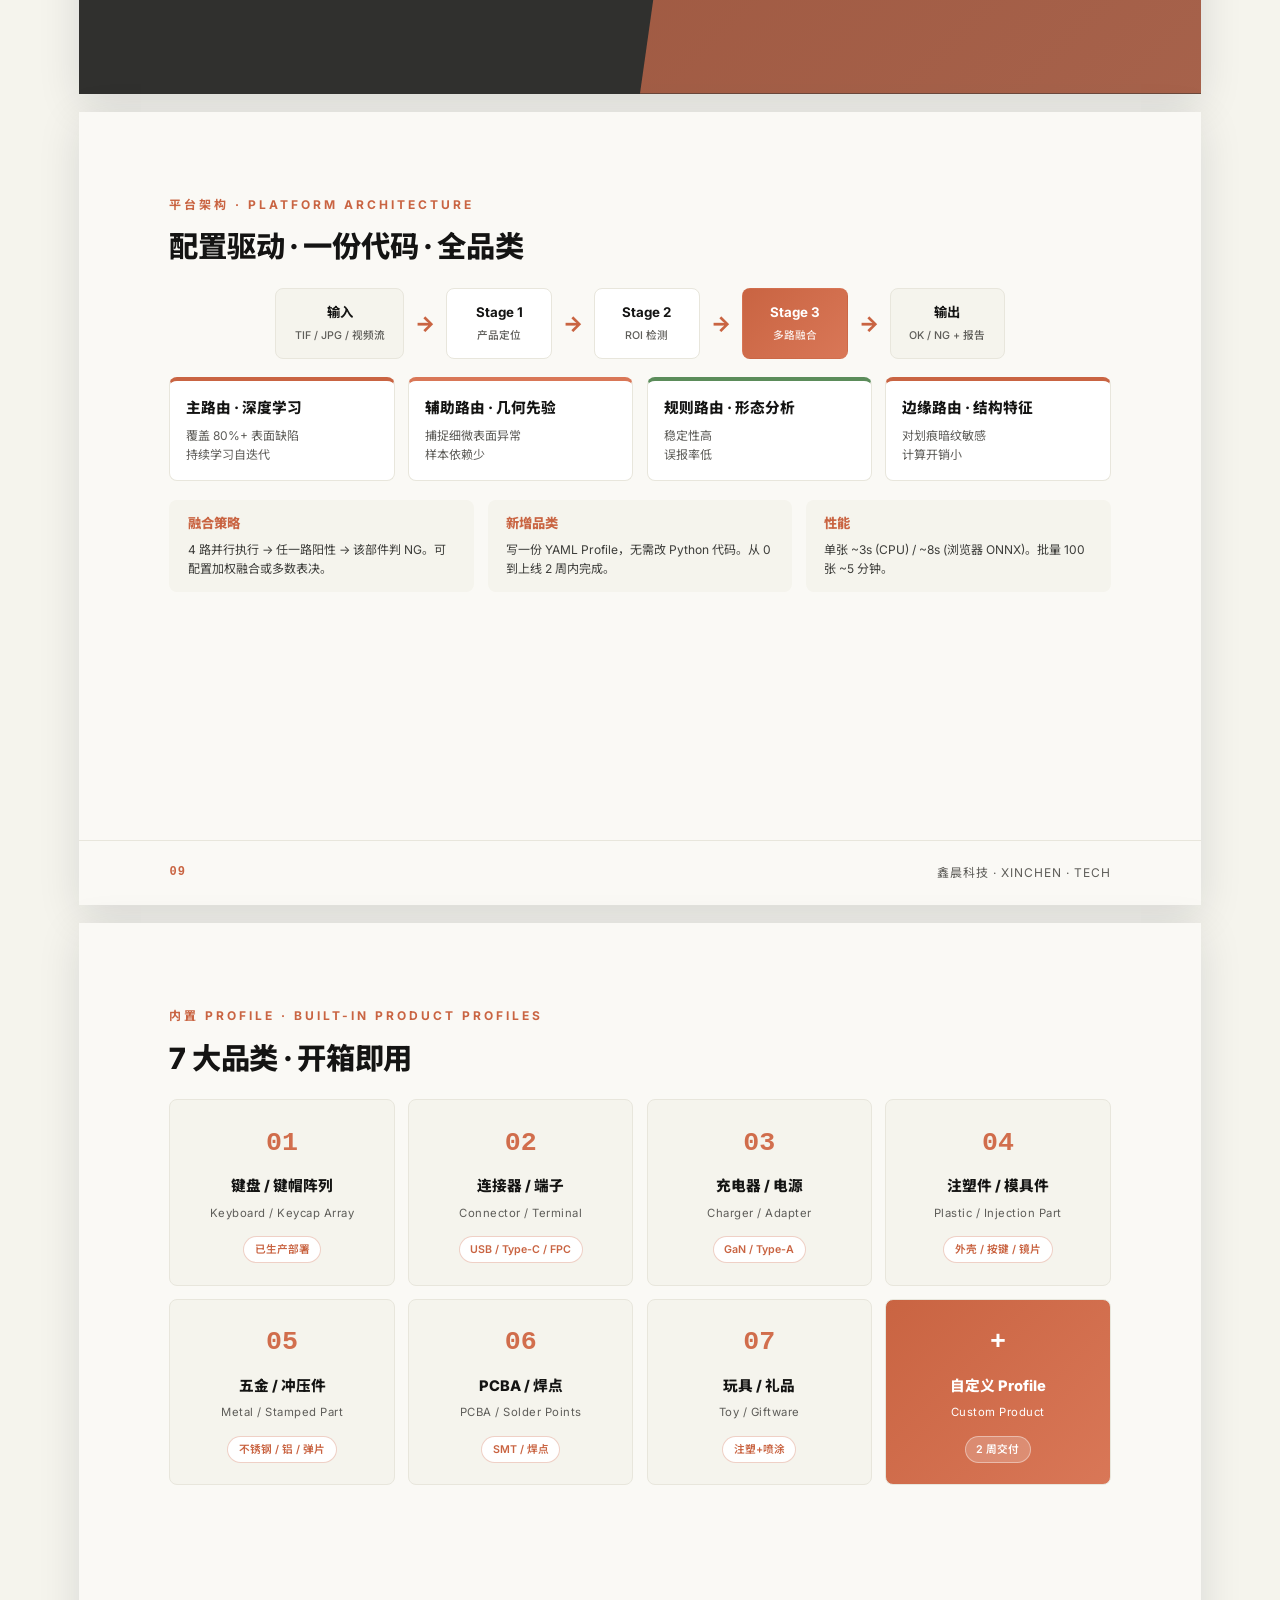
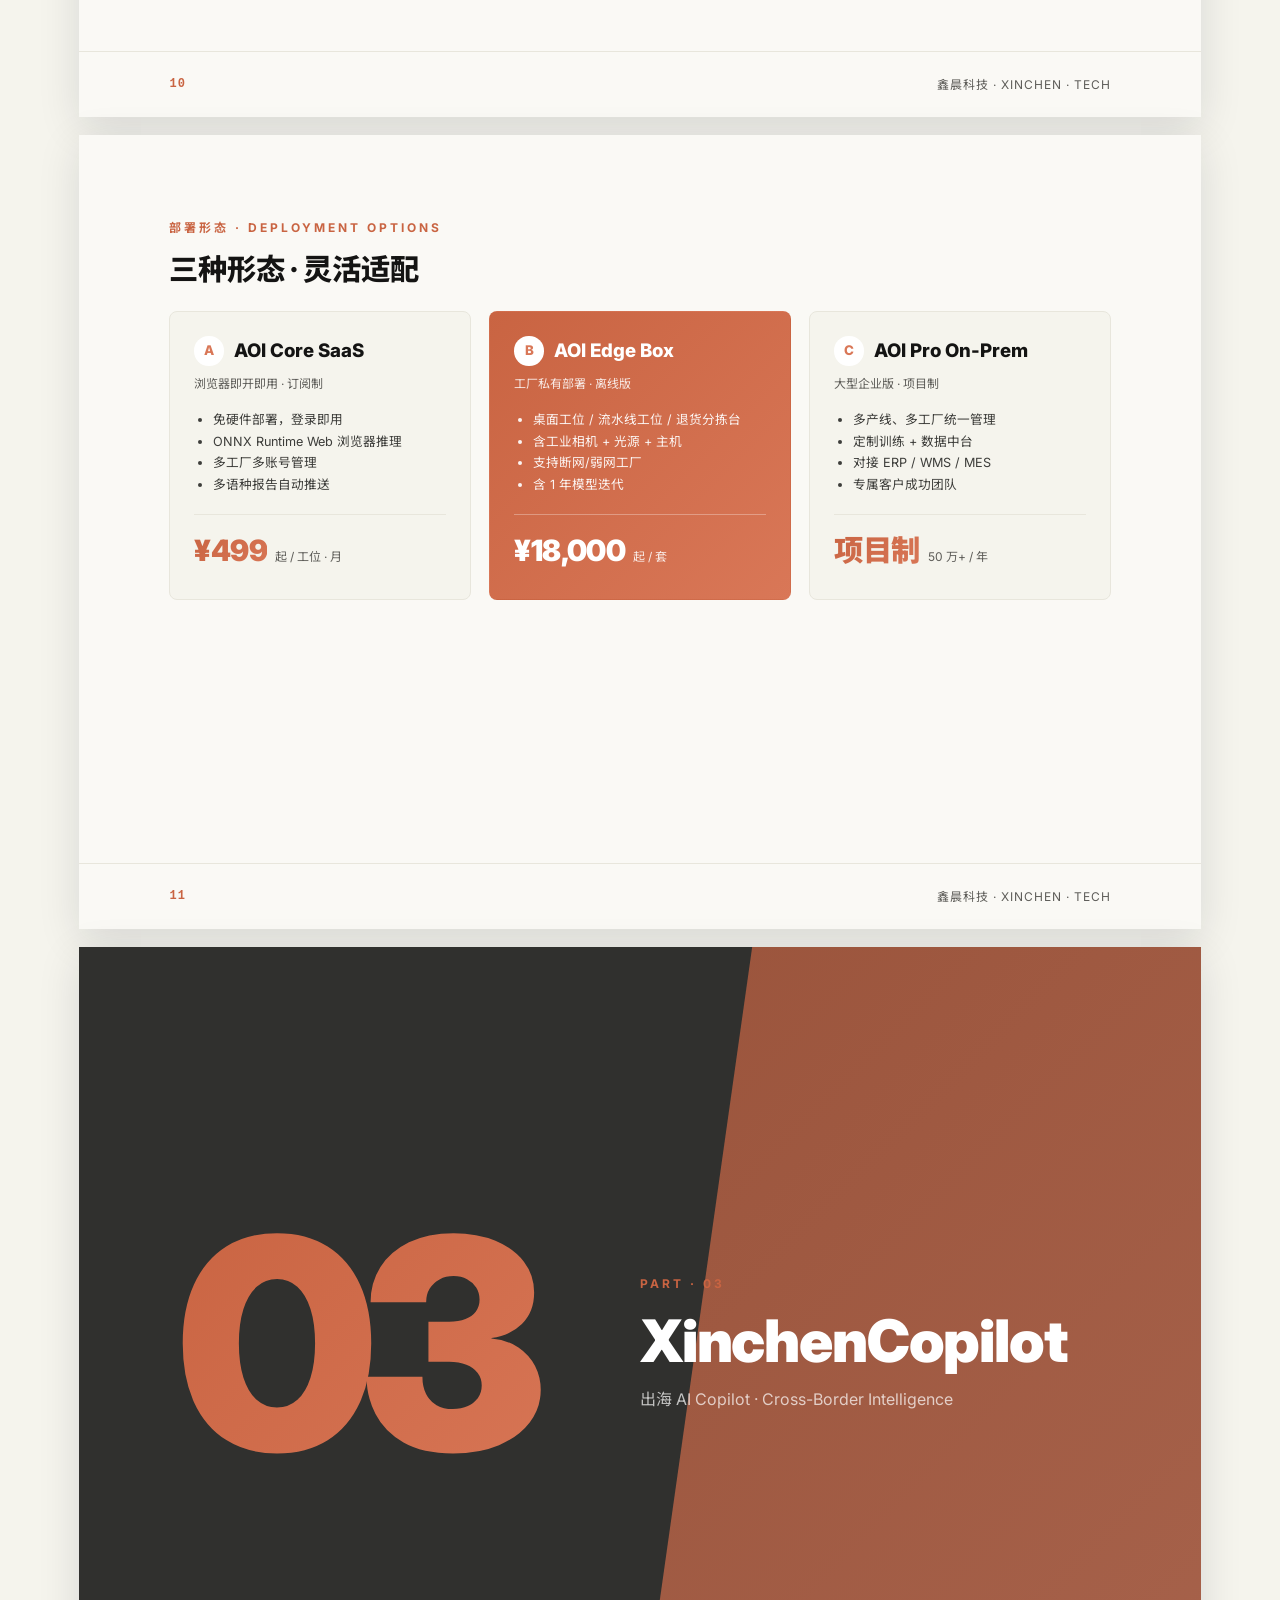
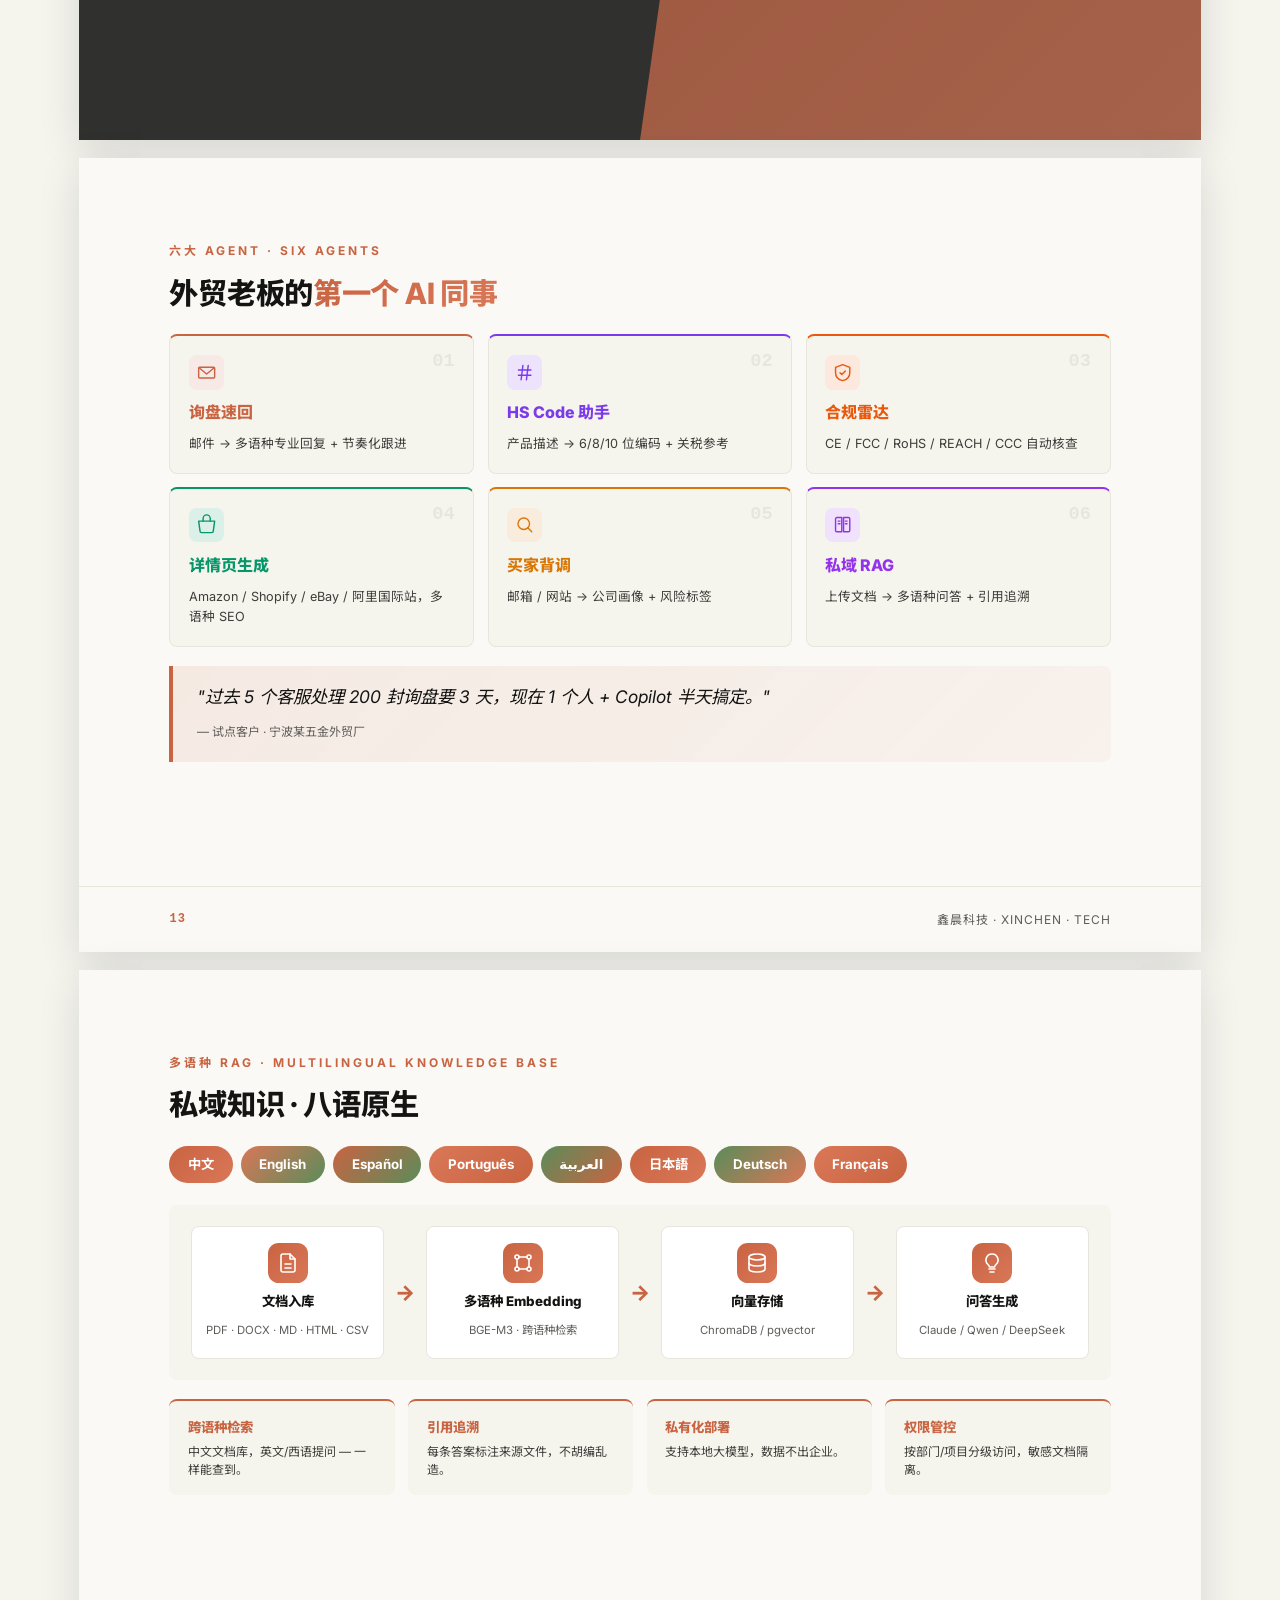
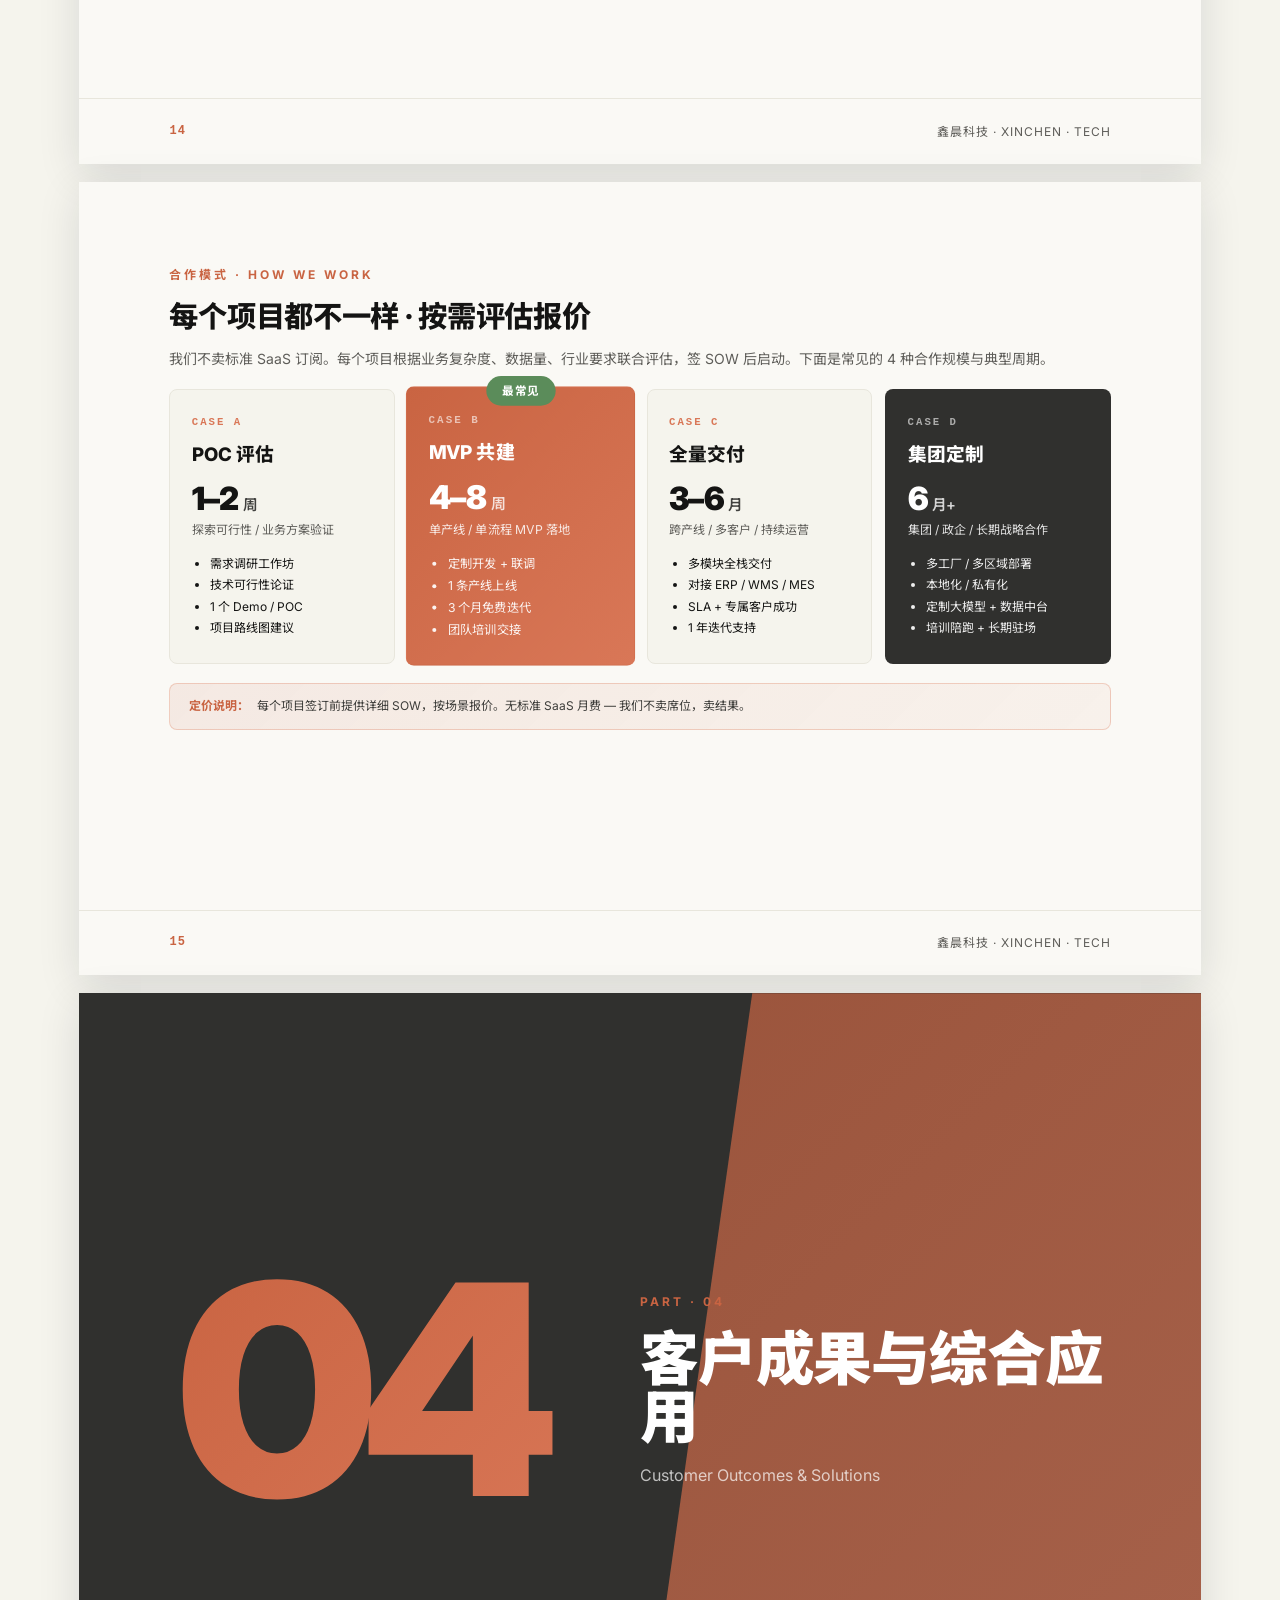
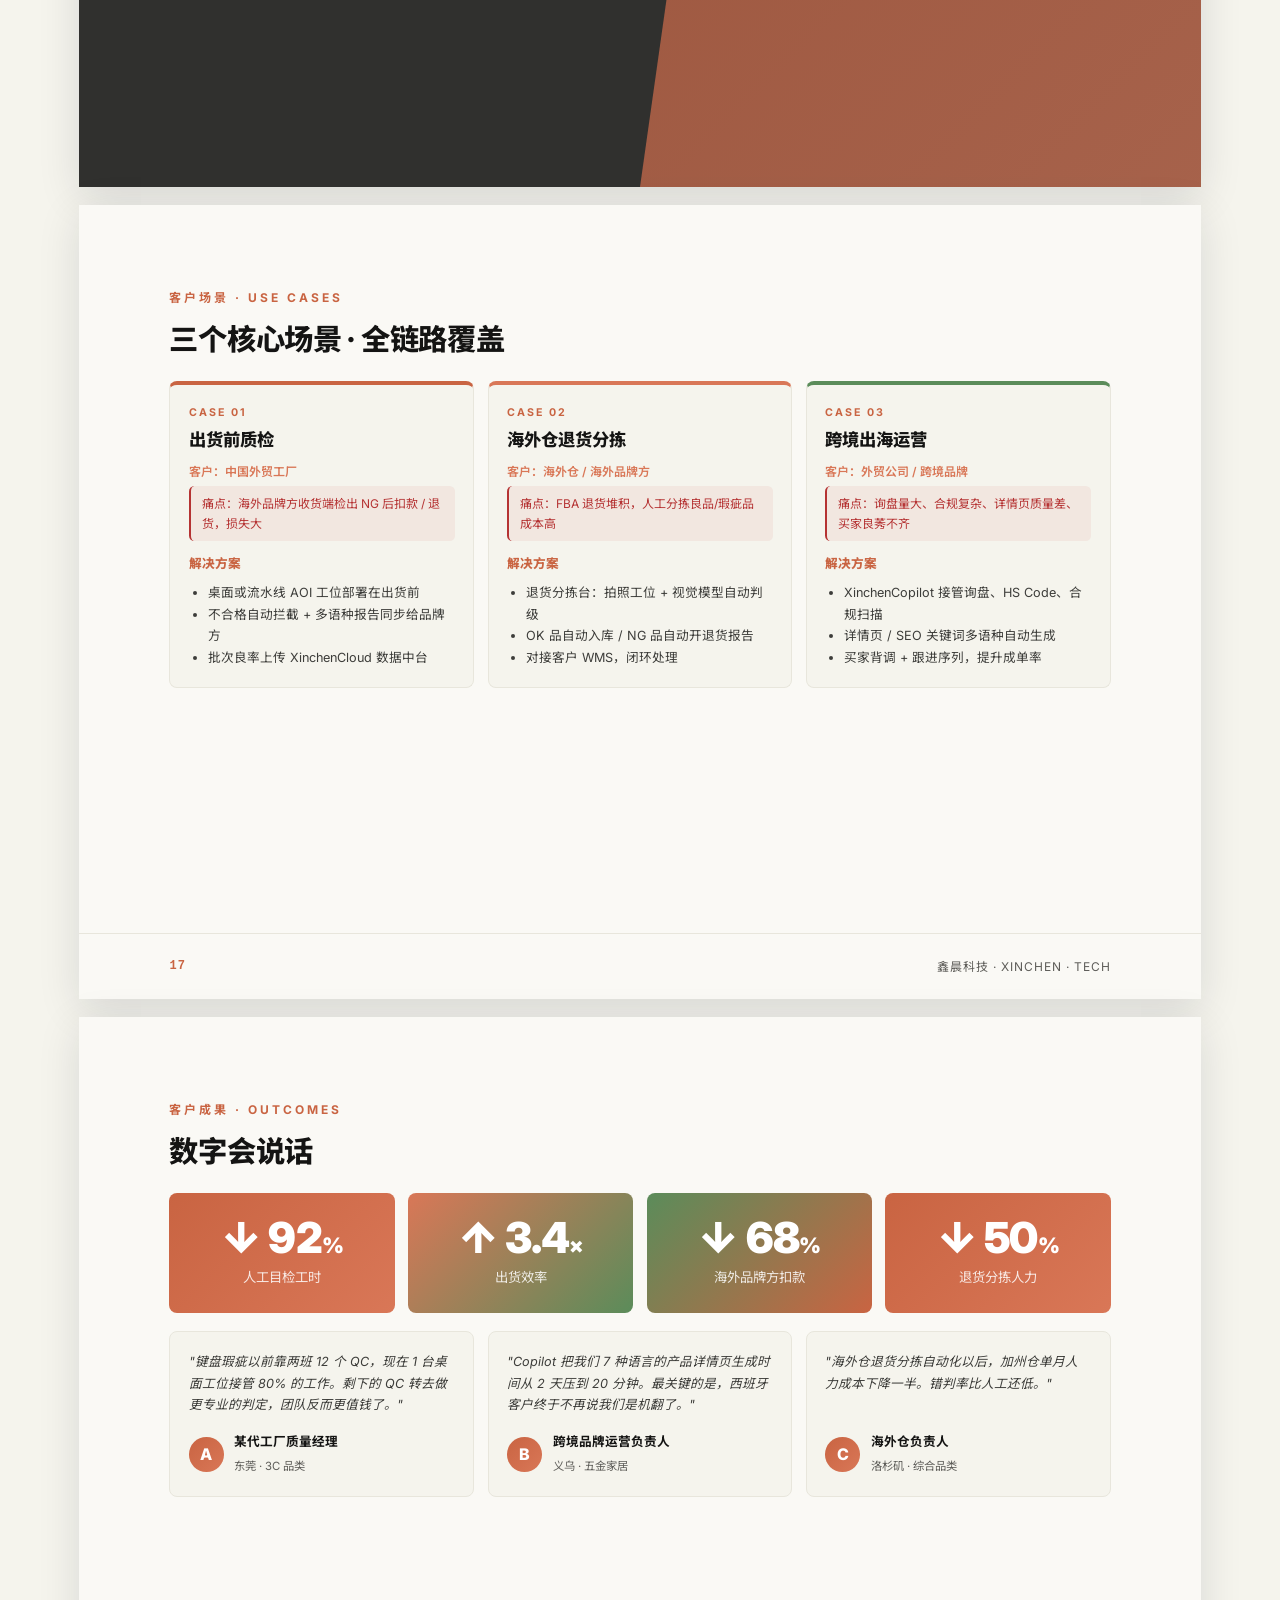
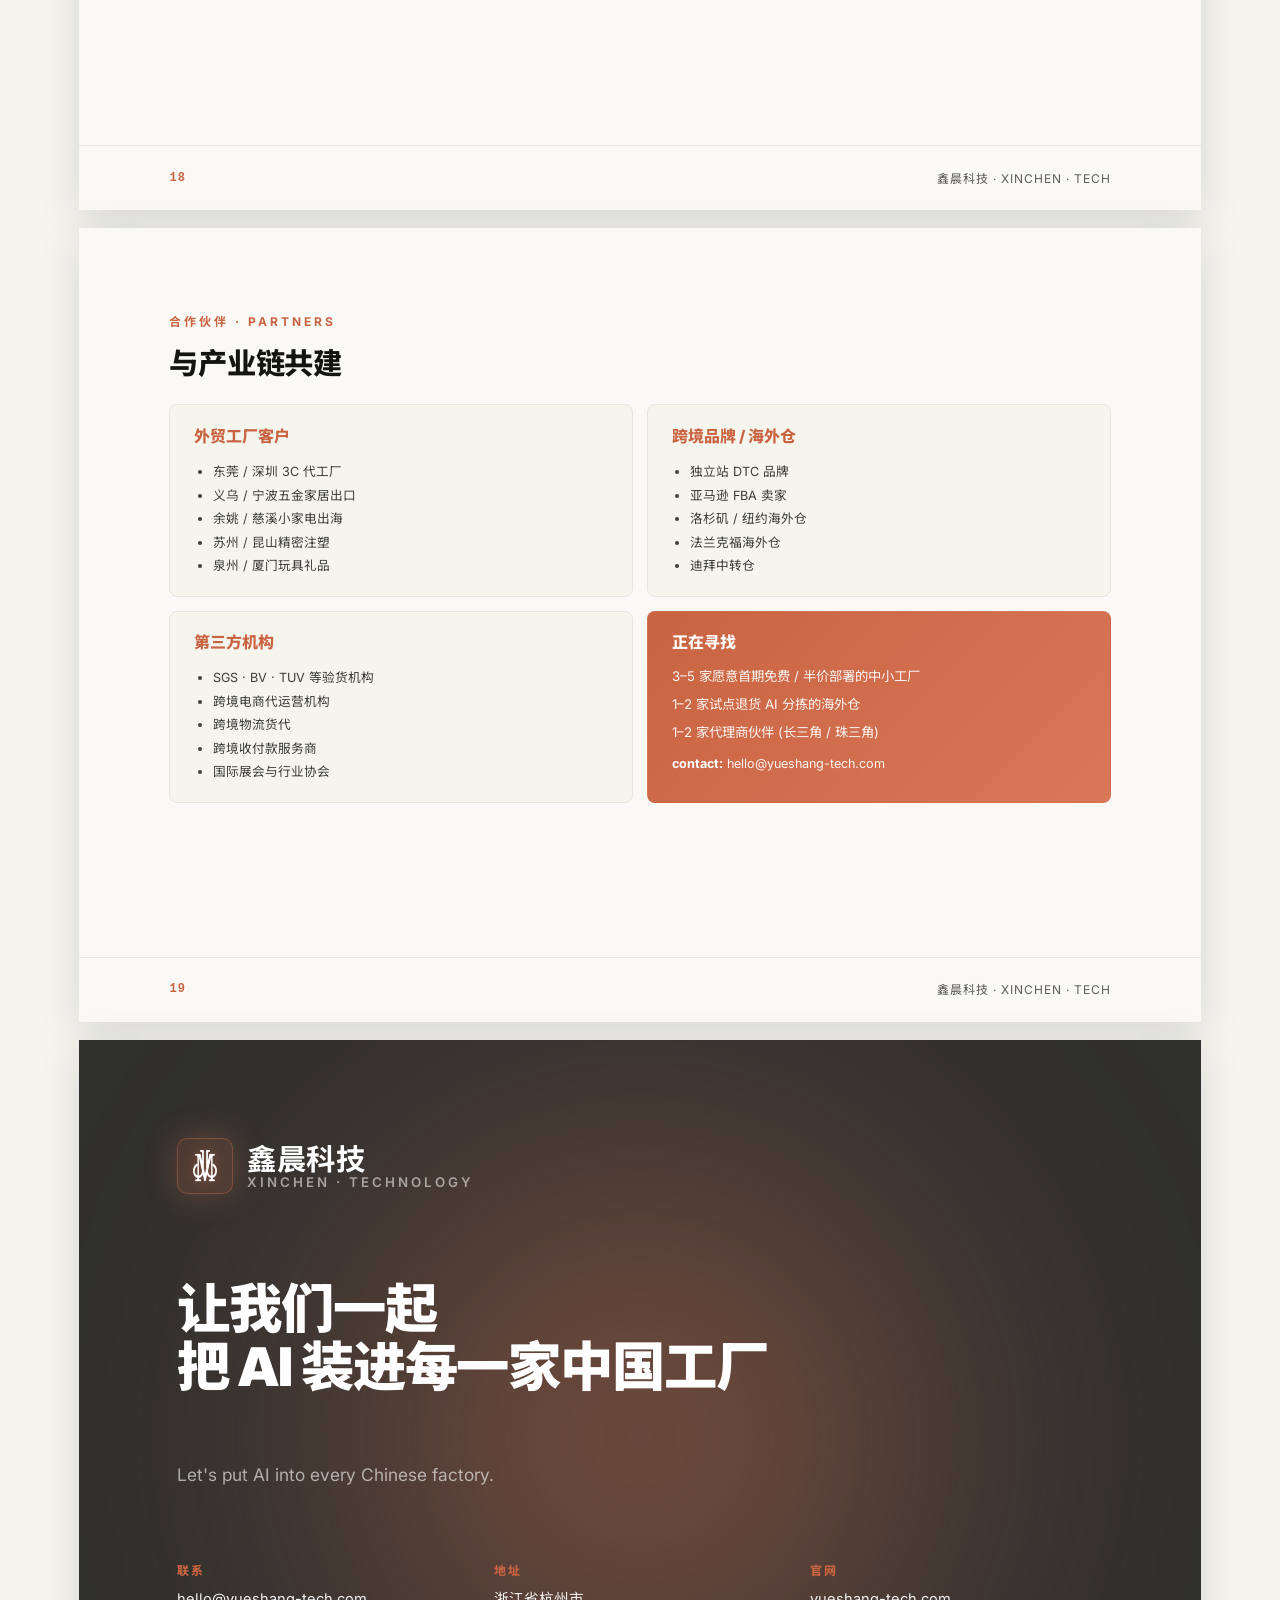
==== commit 3f0463af: "rename: brand 悦尚 → 鑫晨 / Yueshang → Xinchen across the entire repo Per request — full-stack brand ren" ====
--- a/brochure.html
+++ b/brochure.html
@@ -3,7 +3,10 @@
 <head>
   <meta charset="UTF-8" />
   <meta name="viewport" content="width=device-width, initial-scale=1.0" />
-  <title>悦尚科技 · 公司彩页 / Company Brochure</title>
+  <title>鑫晨科技 · 公司彩页 / Company Brochure</title>
+  <link rel="icon" type="image/png" sizes="128x128" href="public/logo/yueshang-mark-128.png" />
+  <link rel="icon" type="image/png" sizes="96x96" href="public/logo/yueshang-mark-96.png" />
+  <link rel="apple-touch-icon" href="public/logo/yueshang-mark-128.png" />
   <link href="https://fonts.googleapis.com/css2?family=Source+Serif+4:opsz,wght@8..60,400;8..60,500;8..60,600&family=Inter:wght@400;500;600;700&family=JetBrains+Mono:wght@400;500&family=Noto+Serif+SC:wght@400;500;700&family=Noto+Sans+SC:wght@400;500;700&display=swap" rel="stylesheet" />
   <link rel="stylesheet" href="brochure.css" />
 </head>
@@ -24,10 +27,10 @@
   </div>
   <div class="cover__content">
     <div class="brand">
-      <div class="brand__mark"><img src="logo/yueshang-mark-128.png" alt="悦尚"/></div>
+      <div class="brand__mark"><img src="public/logo/yueshang-mark-128.png" alt="鑫晨"/></div>
       <div class="brand__text">
-        <div class="brand__zh">悦尚科技</div>
-        <div class="brand__en">YUESHANG · TECHNOLOGY</div>
+        <div class="brand__zh">鑫晨科技</div>
+        <div class="brand__en">XINCHEN · TECHNOLOGY</div>
       </div>
     </div>
     <h1 class="cover__title">
@@ -41,7 +44,7 @@
     <div class="cover__bottom">
       <div>
         <small>Company Brochure · 2026</small>
-        <small>悦尚科技有限公司 · Yueshang Technology Co., Ltd.</small>
+        <small>鑫晨科技有限公司 · Xinchen Technology Co., Ltd.</small>
       </div>
       <div class="cover__qr"></div>
     </div>
@@ -62,7 +65,7 @@
     <div class="contents__list">
       <div class="contents__item">
         <span class="contents__num">PART · 01</span>
-        <h3>关于悦尚</h3>
+        <h3>关于鑫晨</h3>
         <ol>
           <li>公司简介 ······· 04</li>
           <li>发展愿景 ······· 05</li>
@@ -72,7 +75,7 @@
       </div>
       <div class="contents__item">
         <span class="contents__num">PART · 02</span>
-        <h3>YueshangAOI 视觉质检</h3>
+        <h3>XinchenAOI 视觉质检</h3>
         <ol>
           <li>平台架构 ······· 09</li>
           <li>多品类 Profile ······· 10</li>
@@ -81,7 +84,7 @@
       </div>
       <div class="contents__item">
         <span class="contents__num">PART · 03</span>
-        <h3>YueshangCopilot 出海智能</h3>
+        <h3>XinchenCopilot 出海智能</h3>
         <ol>
           <li>六大 Agent ······· 13</li>
           <li>多语种 RAG ······· 14</li>
@@ -107,8 +110,8 @@
     <div class="section-cover__num">01</div>
     <div class="section-cover__body">
       <div class="eyebrow">PART · 01</div>
-      <h2>关于悦尚</h2>
-      <p>About Yueshang Technology</p>
+      <h2>关于鑫晨</h2>
+      <p>About Xinchen Technology</p>
     </div>
   </div>
 </section>
@@ -122,14 +125,14 @@
     <div class="profile-grid">
       <div class="profile-text">
         <p>
-          <b>悦尚科技有限公司</b> (Yueshang Technology Co., Ltd.) 创立于 <b>2026</b> 年，
+          <b>鑫晨科技有限公司</b> (Xinchen Technology Co., Ltd.) 创立于 <b>2026</b> 年，
           是一家专注于"AI 视觉质检 + 跨境出海智能"的科技型创业公司，总部位于<b>浙江·杭州</b>。
         </p>
         <p>
           我们由资深 AI 视觉算法工程师与资深外贸运营人共同创办，
           致力于将业界溢出的 AI 能力翻译成外贸老板用得起、看得懂、立刻能用的产品。
-          目前已落地 <b>YueshangAOI</b> 通用视觉质检平台、<b>YueshangCopilot</b> 出海智能 Copilot
-          与 <b>YueshangCloud</b> 数据中台三条产品线。
+          目前已落地 <b>XinchenAOI</b> 通用视觉质检平台、<b>XinchenCopilot</b> 出海智能 Copilot
+          与 <b>XinchenCloud</b> 数据中台三条产品线。
         </p>
         <p>
           我们相信，中国制造业最大的杠杆不是更深的算法、更大的模型，
@@ -179,7 +182,7 @@
       </div>
     </div>
   </div>
-  <div class="page__footer"><span>04</span><span>悦尚科技 · YUESHANG · TECH</span></div>
+  <div class="page__footer"><span>04</span><span>鑫晨科技 · XINCHEN · TECH</span></div>
 </section>
 
 <!-- ============== PAGE 05 · 发展愿景 ============== -->
@@ -195,7 +198,7 @@
           <h4>样板与扎根</h4>
           <ul>
             <li>5+ 工厂客户付费样板，3 个品类跑通 (键盘 / 连接器 / 注塑件)</li>
-            <li>YueshangCopilot 公测上线，海外仓首单</li>
+            <li>XinchenCopilot 公测上线，海外仓首单</li>
             <li>团队规模 6 人，ARR ¥80 万</li>
           </ul>
         </div>
@@ -233,7 +236,7 @@
       </p>
     </div>
   </div>
-  <div class="page__footer"><span>05</span><span>悦尚科技 · YUESHANG · TECH</span></div>
+  <div class="page__footer"><span>05</span><span>鑫晨科技 · XINCHEN · TECH</span></div>
 </section>
 
 <!-- ============== PAGE 06 · 团队 ============== -->
@@ -243,11 +246,11 @@
     <h2 class="page__title">来自世界顶级名校的 <em>6 位大厂资深专家</em></h2>
 
     <div class="uni-ribbon">
-      <div class="uni-chip" style="--uc:#A51C30"><img src="universities/harvard.svg" alt=""/>Harvard</div>
-      <div class="uni-chip" style="--uc:#8A8B8C"><img src="universities/mit.svg" alt=""/>MIT</div>
-      <div class="uni-chip uni-chip--w" style="--uc:#011F5B"><img src="universities/upenn.png" alt=""/>UPenn</div>
-      <div class="uni-chip" style="--uc:#8B0000"><img src="universities/stanford.svg" alt=""/>Stanford</div>
-      <div class="uni-chip uni-chip--w" style="--uc:#FF6600"><img src="universities/princeton.png" alt=""/>Princeton</div>
+      <div class="uni-chip" style="--uc:#A51C30"><img src="public/universities/harvard.svg" alt=""/>Harvard</div>
+      <div class="uni-chip" style="--uc:#8A8B8C"><img src="public/universities/mit.svg" alt=""/>MIT</div>
+      <div class="uni-chip uni-chip--w" style="--uc:#011F5B"><img src="public/universities/upenn.png" alt=""/>UPenn</div>
+      <div class="uni-chip" style="--uc:#8B0000"><img src="public/universities/stanford.svg" alt=""/>Stanford</div>
+      <div class="uni-chip uni-chip--w" style="--uc:#FF6600"><img src="public/universities/princeton.png" alt=""/>Princeton</div>
     </div>
 
     <div class="tm-bro">
@@ -283,7 +286,7 @@
       </div>
     </div>
   </div>
-  <div class="page__footer"><span>06</span><span>悦尚科技 · YUESHANG · TECH</span></div>
+  <div class="page__footer"><span>06</span><span>鑫晨科技 · XINCHEN · TECH</span></div>
 </section>
 
 <!-- ============== PAGE 07 · 合作生态 ============== -->
@@ -338,7 +341,7 @@
       </div>
     </div>
   </div>
-  <div class="page__footer"><span>07</span><span>悦尚科技 · YUESHANG · TECH</span></div>
+  <div class="page__footer"><span>07</span><span>鑫晨科技 · XINCHEN · TECH</span></div>
 </section>
 
 <!-- ============== PAGE 08 · Part 02 Cover ============== -->
@@ -347,7 +350,7 @@
     <div class="section-cover__num">02</div>
     <div class="section-cover__body">
       <div class="eyebrow">PART · 02</div>
-      <h2>YueshangAOI</h2>
+      <h2>XinchenAOI</h2>
       <p>通用工业视觉质检平台 · Universal AI Visual Inspection</p>
     </div>
   </div>
@@ -407,7 +410,7 @@
       </div>
     </div>
   </div>
-  <div class="page__footer"><span>09</span><span>悦尚科技 · YUESHANG · TECH</span></div>
+  <div class="page__footer"><span>09</span><span>鑫晨科技 · XINCHEN · TECH</span></div>
 </section>
 
 <!-- ============== PAGE 10 · 多品类 ============== -->
@@ -432,7 +435,7 @@
       </div>
     </div>
   </div>
-  <div class="page__footer"><span>10</span><span>悦尚科技 · YUESHANG · TECH</span></div>
+  <div class="page__footer"><span>10</span><span>鑫晨科技 · XINCHEN · TECH</span></div>
 </section>
 
 <!-- ============== PAGE 11 · 部署形态 ============== -->
@@ -495,7 +498,7 @@
       </div>
     </div>
   </div>
-  <div class="page__footer"><span>11</span><span>悦尚科技 · YUESHANG · TECH</span></div>
+  <div class="page__footer"><span>11</span><span>鑫晨科技 · XINCHEN · TECH</span></div>
 </section>
 
 <!-- ============== PAGE 12 · Part 03 Cover ============== -->
@@ -504,7 +507,7 @@
     <div class="section-cover__num">03</div>
     <div class="section-cover__body">
       <div class="eyebrow">PART · 03</div>
-      <h2>YueshangCopilot</h2>
+      <h2>XinchenCopilot</h2>
       <p>出海 AI Copilot · Cross-Border Intelligence</p>
     </div>
   </div>
@@ -560,7 +563,7 @@
       <small>— 试点客户 · 宁波某五金外贸厂</small>
     </div>
   </div>
-  <div class="page__footer"><span>13</span><span>悦尚科技 · YUESHANG · TECH</span></div>
+  <div class="page__footer"><span>13</span><span>鑫晨科技 · XINCHEN · TECH</span></div>
 </section>
 
 <!-- ============== PAGE 14 · 多语种 RAG ============== -->
@@ -613,7 +616,7 @@
       <div class="rb"><h5>权限管控</h5><p>按部门/项目分级访问，敏感文档隔离。</p></div>
     </div>
   </div>
-  <div class="page__footer"><span>14</span><span>悦尚科技 · YUESHANG · TECH</span></div>
+  <div class="page__footer"><span>14</span><span>鑫晨科技 · XINCHEN · TECH</span></div>
 </section>
 
 <!-- ============== PAGE 15 · Engagement Models ============== -->
@@ -659,7 +662,7 @@
       <b>定价说明：</b> 每个项目签订前提供详细 SOW，按场景报价。无标准 SaaS 月费 — 我们不卖席位，卖结果。
     </div>
   </div>
-  <div class="page__footer"><span>15</span><span>悦尚科技 · YUESHANG · TECH</span></div>
+  <div class="page__footer"><span>15</span><span>鑫晨科技 · XINCHEN · TECH</span></div>
 </section>
 
 <!-- ============== PAGE 16 · Part 04 Cover ============== -->
@@ -690,7 +693,7 @@
         <ul>
           <li>桌面或流水线 AOI 工位部署在出货前</li>
           <li>不合格自动拦截 + 多语种报告同步给品牌方</li>
-          <li>批次良率上传 YueshangCloud 数据中台</li>
+          <li>批次良率上传 XinchenCloud 数据中台</li>
         </ul>
       </div>
       <div class="scene">
@@ -712,14 +715,14 @@
         <p class="scene__pain">痛点：询盘量大、合规复杂、详情页质量差、买家良莠不齐</p>
         <h4>解决方案</h4>
         <ul>
-          <li>YueshangCopilot 接管询盘、HS Code、合规扫描</li>
+          <li>XinchenCopilot 接管询盘、HS Code、合规扫描</li>
           <li>详情页 / SEO 关键词多语种自动生成</li>
           <li>买家背调 + 跟进序列，提升成单率</li>
         </ul>
       </div>
     </div>
   </div>
-  <div class="page__footer"><span>17</span><span>悦尚科技 · YUESHANG · TECH</span></div>
+  <div class="page__footer"><span>17</span><span>鑫晨科技 · XINCHEN · TECH</span></div>
 </section>
 
 <!-- ============== PAGE 18 · 客户成果 ============== -->
@@ -780,7 +783,7 @@
       </div>
     </div>
   </div>
-  <div class="page__footer"><span>18</span><span>悦尚科技 · YUESHANG · TECH</span></div>
+  <div class="page__footer"><span>18</span><span>鑫晨科技 · XINCHEN · TECH</span></div>
 </section>
 
 <!-- ============== PAGE 19 · 合作伙伴 ============== -->
@@ -829,7 +832,7 @@
       </div>
     </div>
   </div>
-  <div class="page__footer"><span>19</span><span>悦尚科技 · YUESHANG · TECH</span></div>
+  <div class="page__footer"><span>19</span><span>鑫晨科技 · XINCHEN · TECH</span></div>
 </section>
 
 <!-- ============== PAGE 20 · 联系 / 封底 ============== -->
@@ -839,10 +842,10 @@
   </div>
   <div class="back__content">
     <div class="brand brand--lg">
-      <div class="brand__mark"><img src="logo/yueshang-mark-128.png" alt="悦尚"/></div>
+      <div class="brand__mark"><img src="public/logo/yueshang-mark-128.png" alt="鑫晨"/></div>
       <div class="brand__text">
-        <div class="brand__zh">悦尚科技</div>
-        <div class="brand__en">YUESHANG · TECHNOLOGY</div>
+        <div class="brand__zh">鑫晨科技</div>
+        <div class="brand__en">XINCHEN · TECHNOLOGY</div>
       </div>
     </div>
     <h2 class="back__title">让我们一起<br/>把 AI 装进每一家中国工厂</h2>
@@ -869,7 +872,7 @@
     </div>
 
     <div class="back__copy">
-      <small>© 2026 悦尚科技有限公司 · Yueshang Technology Co., Ltd. · All rights reserved.</small>
+      <small>© 2026 鑫晨科技有限公司 · Xinchen Technology Co., Ltd. · All rights reserved.</small>
     </div>
   </div>
 </section>
--- a/brochure.css
+++ b/brochure.css
@@ -1,5 +1,5 @@
 /* =================================================================
-   悦尚科技 · Company Brochure
+   鑫晨科技 · Company Brochure
    Print-friendly, A4-landscape spread layout (970x680 logical),
    designed to feel close to a real printed product brochure
    while remaining inspectable in browser.
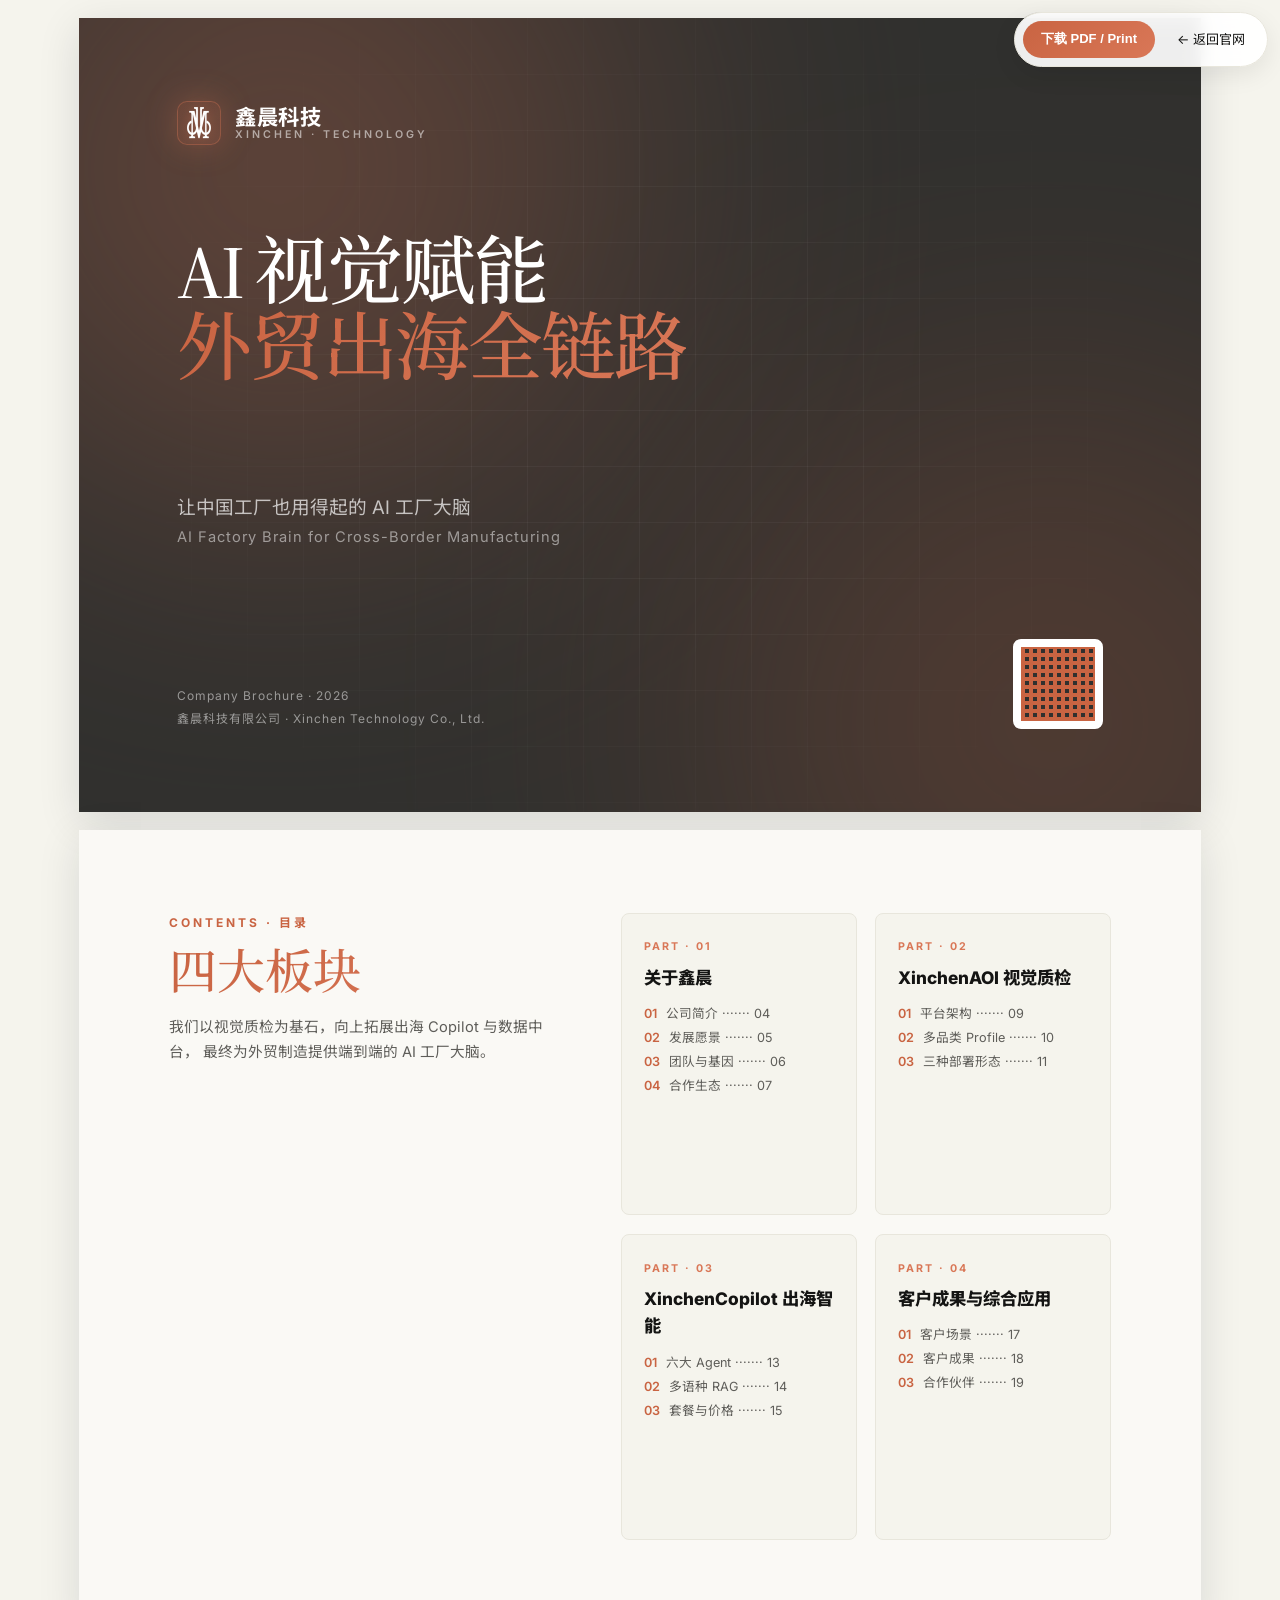
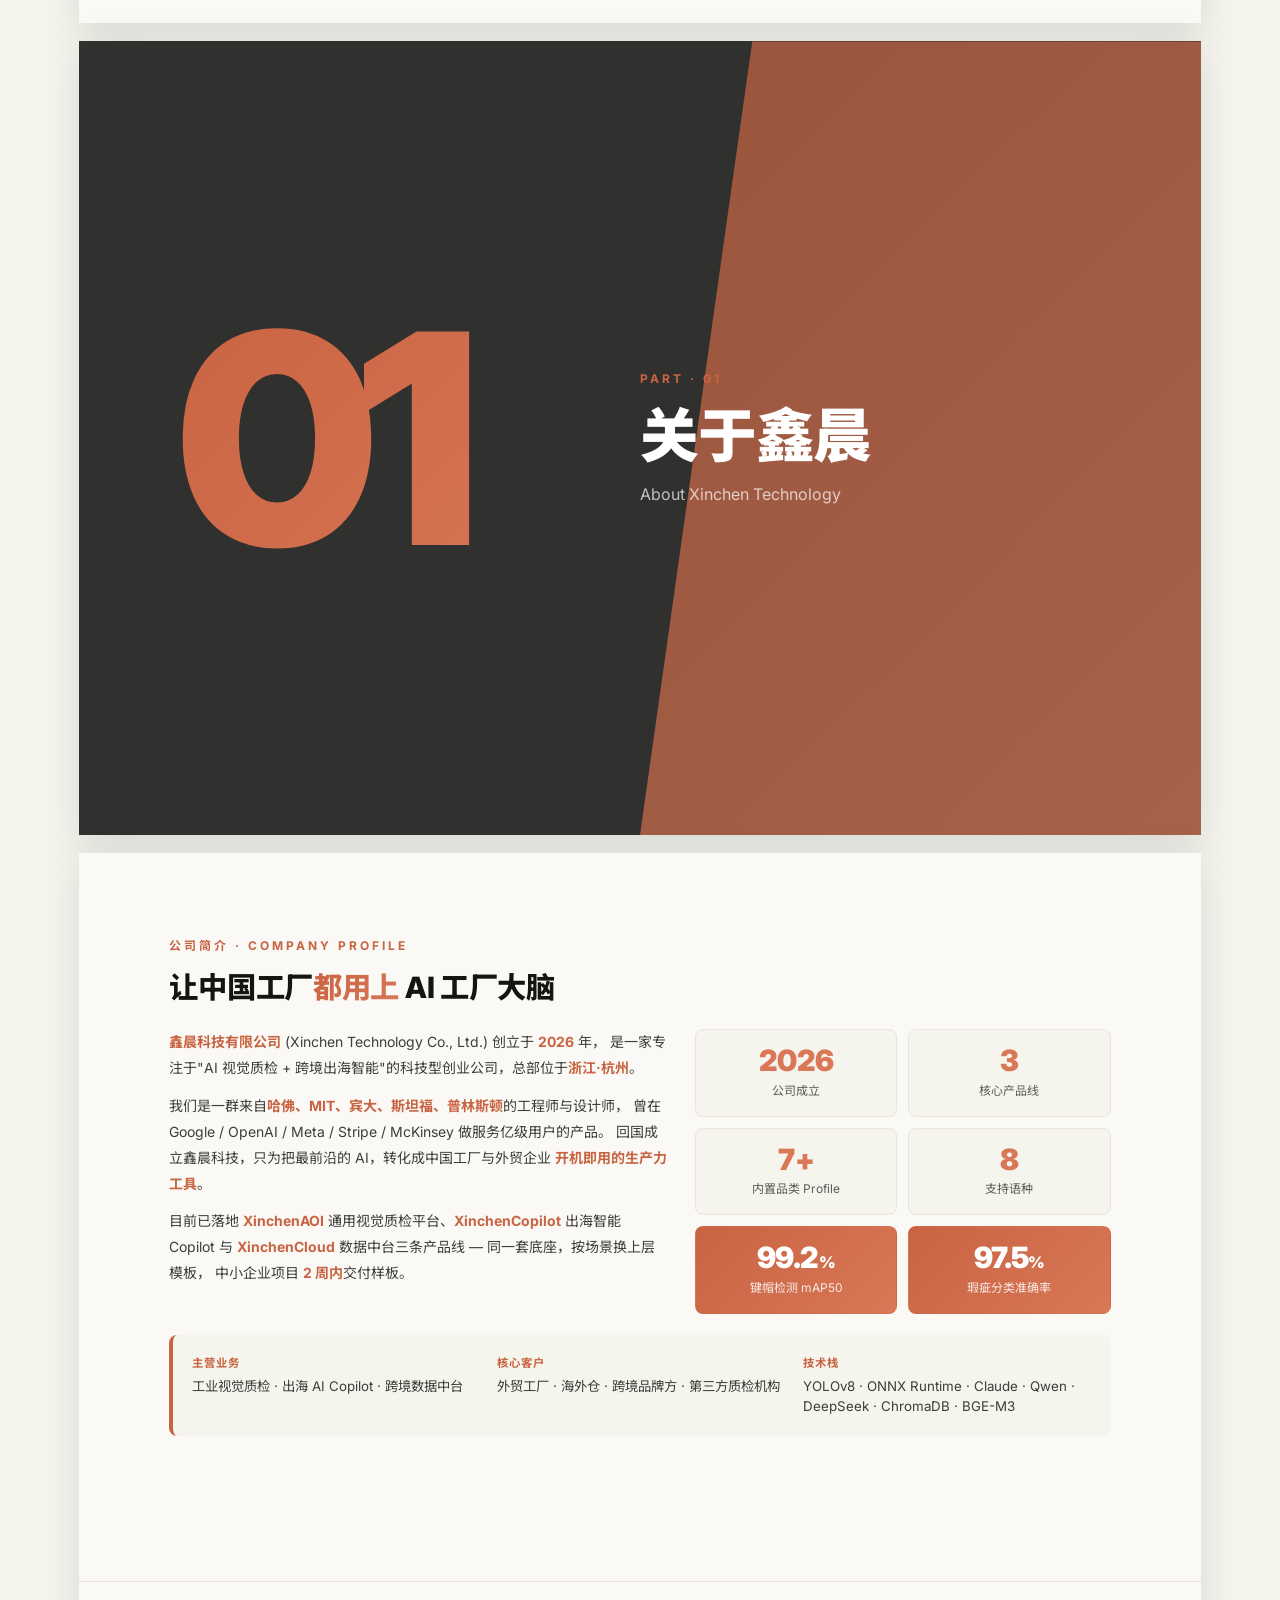
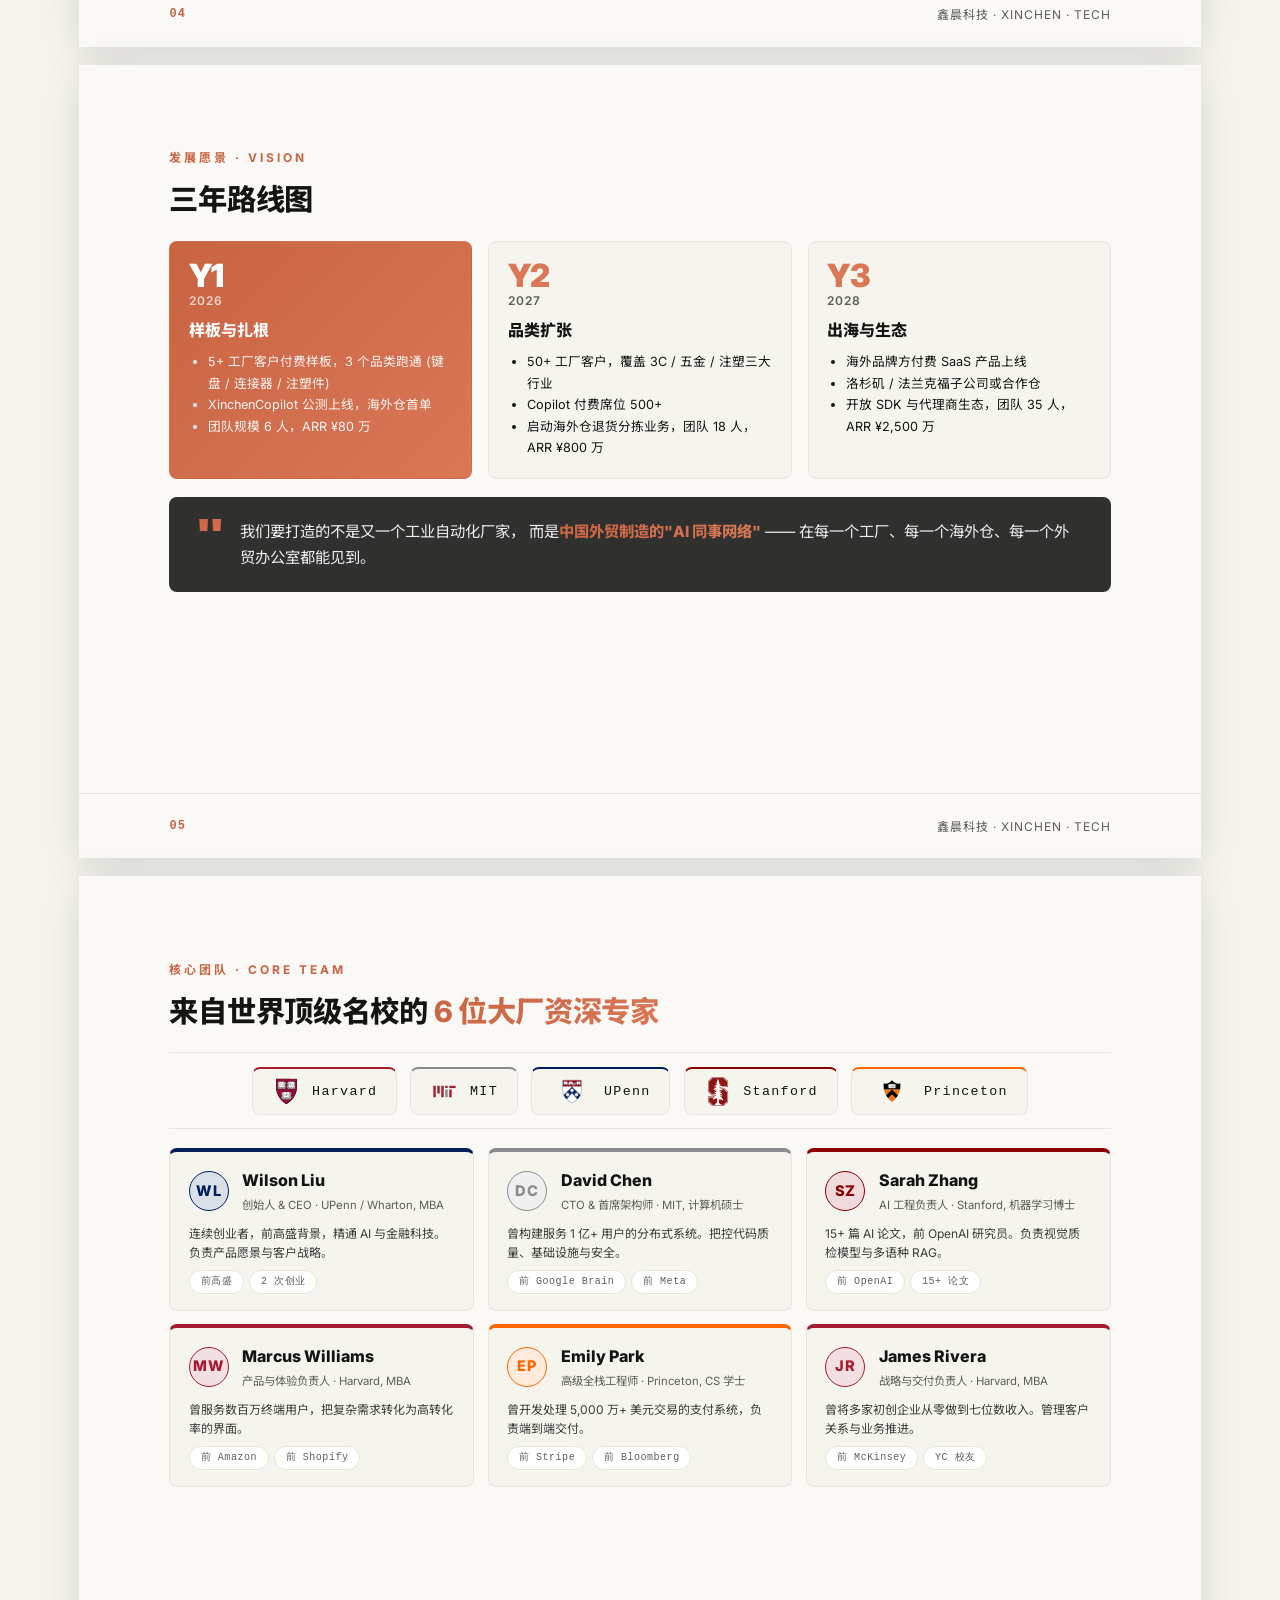
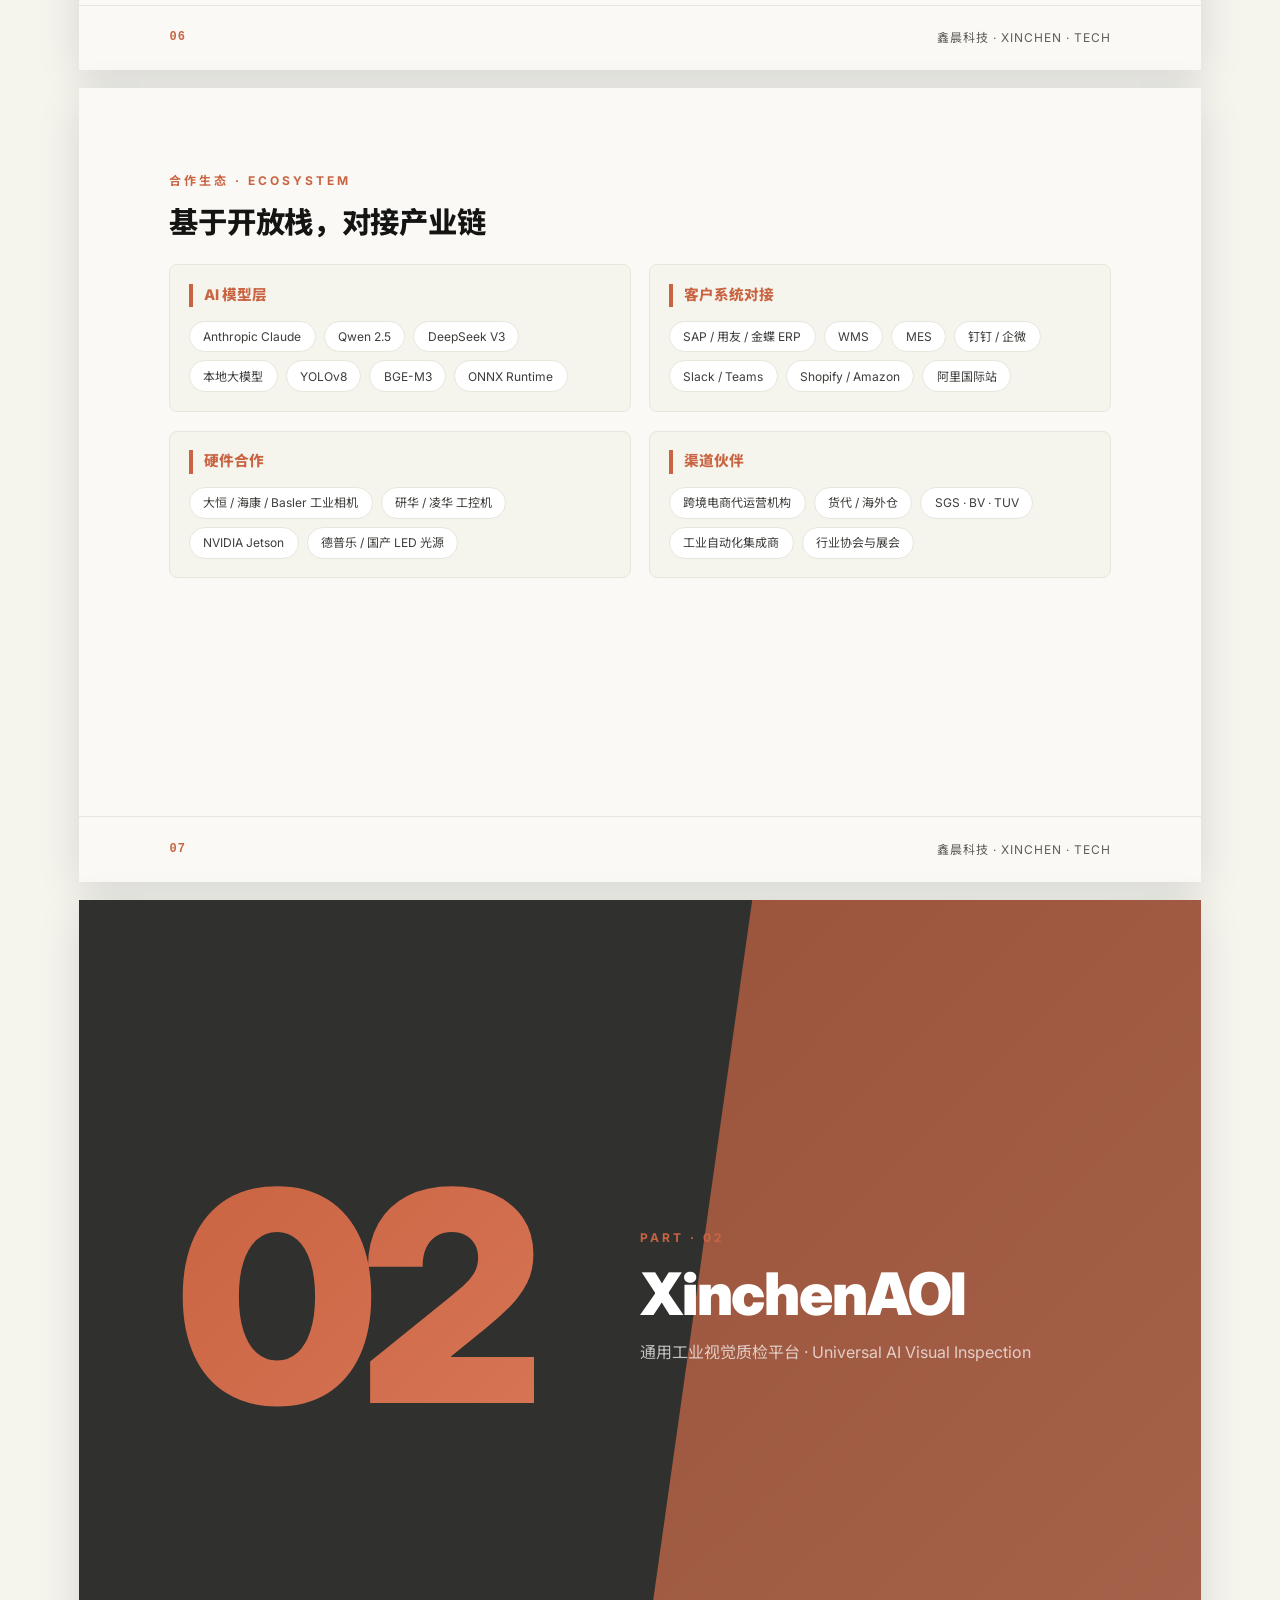
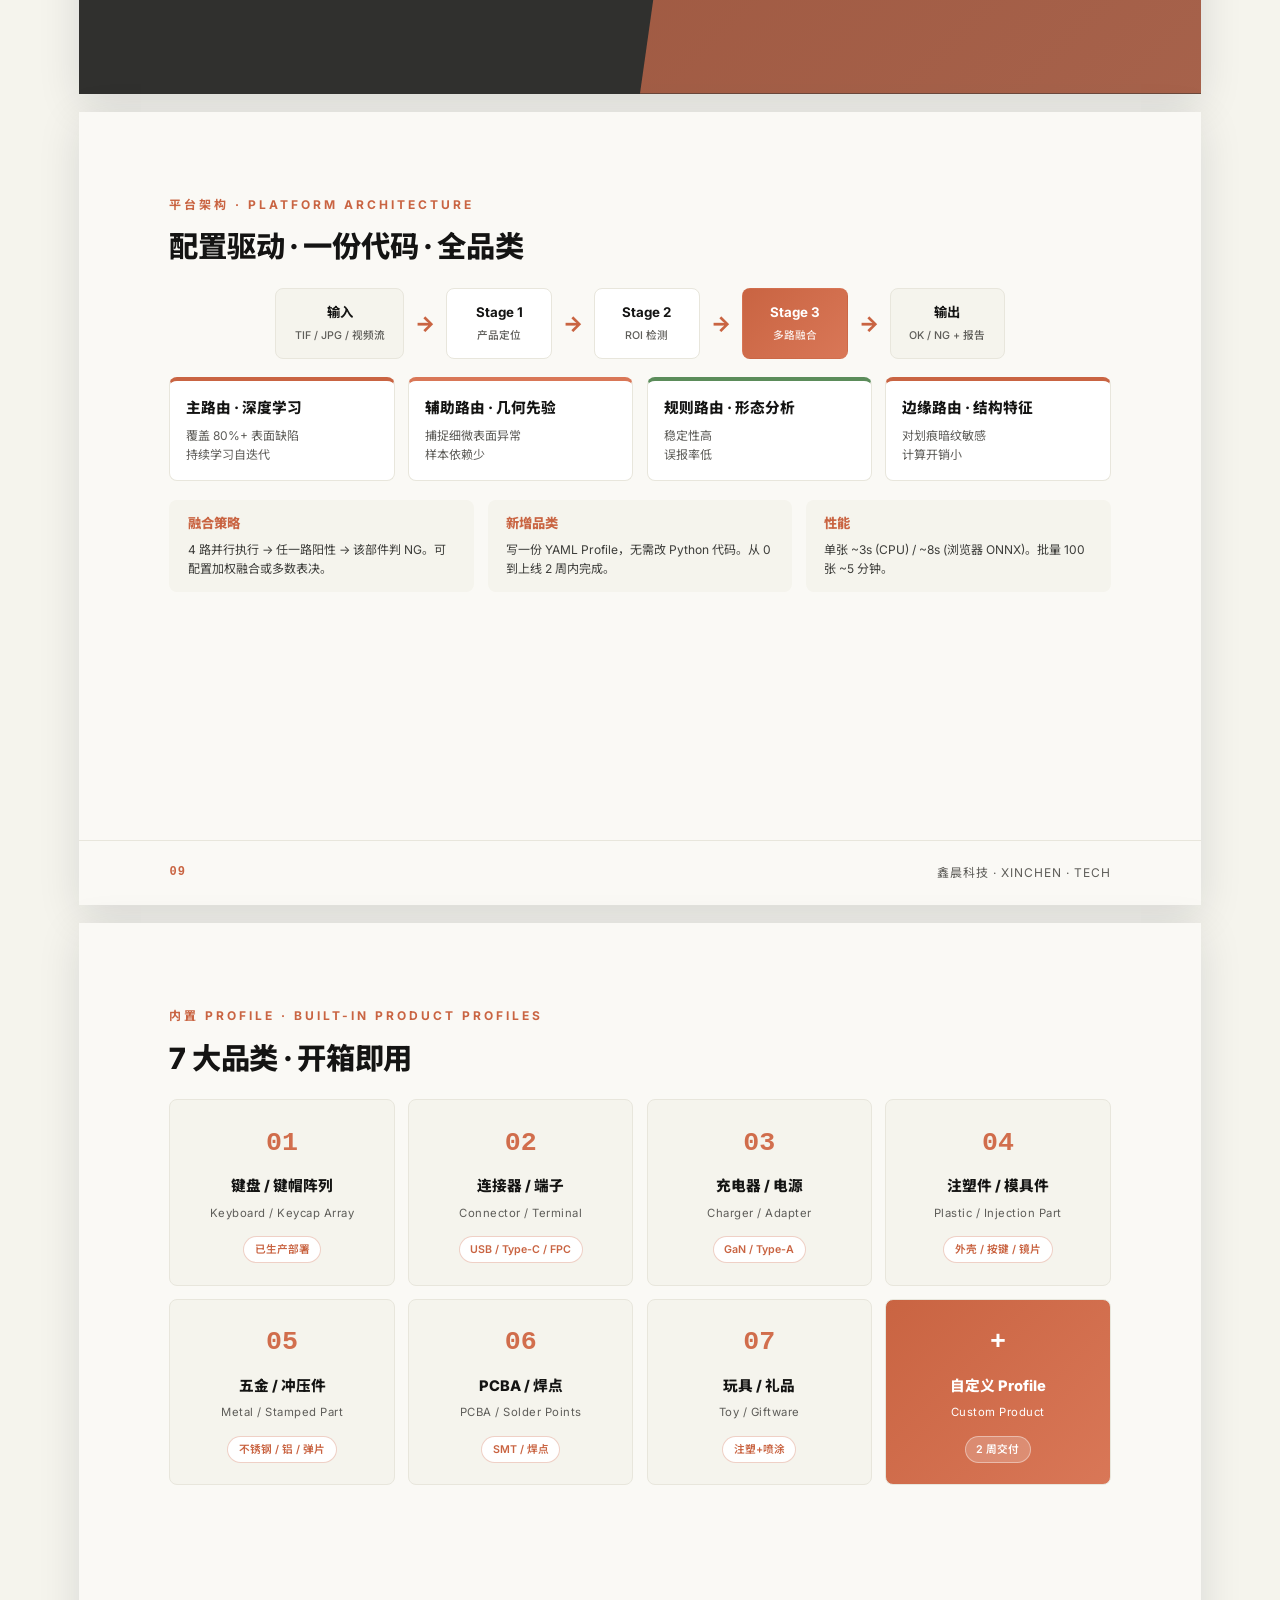
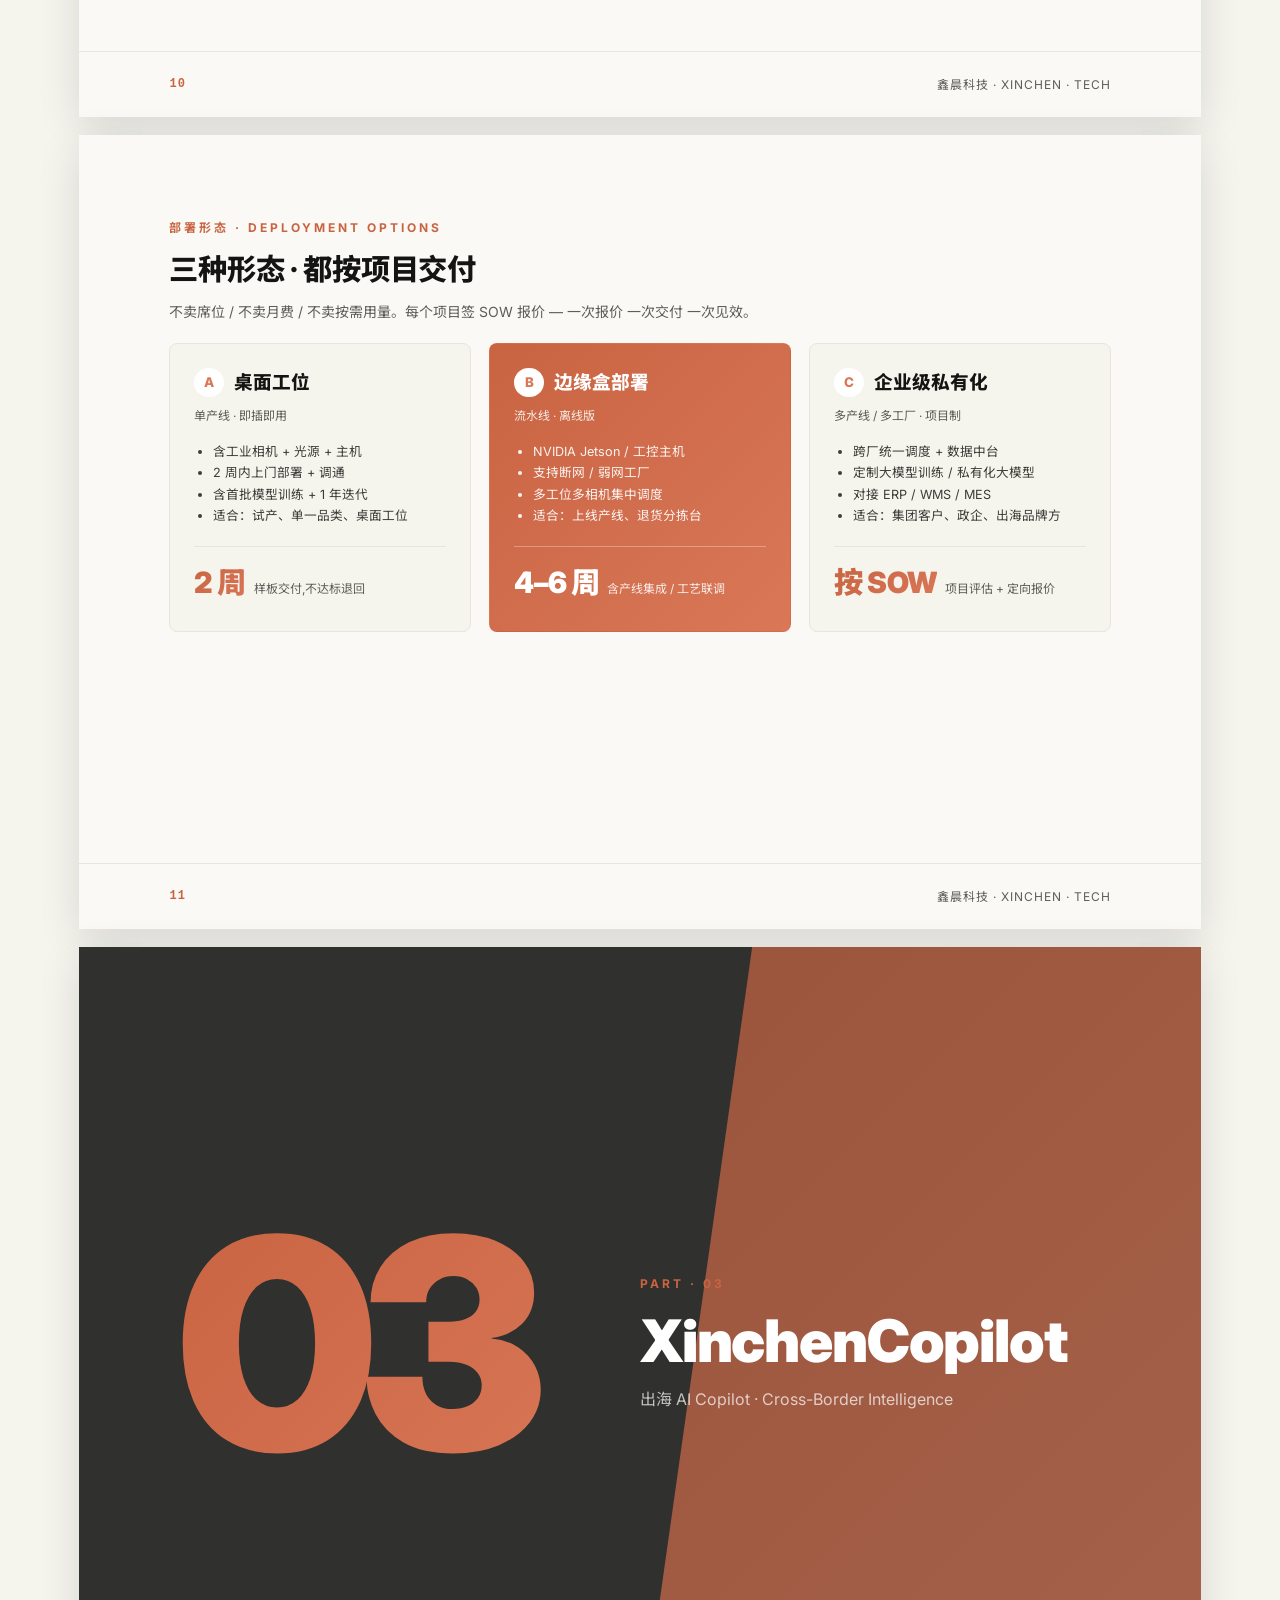
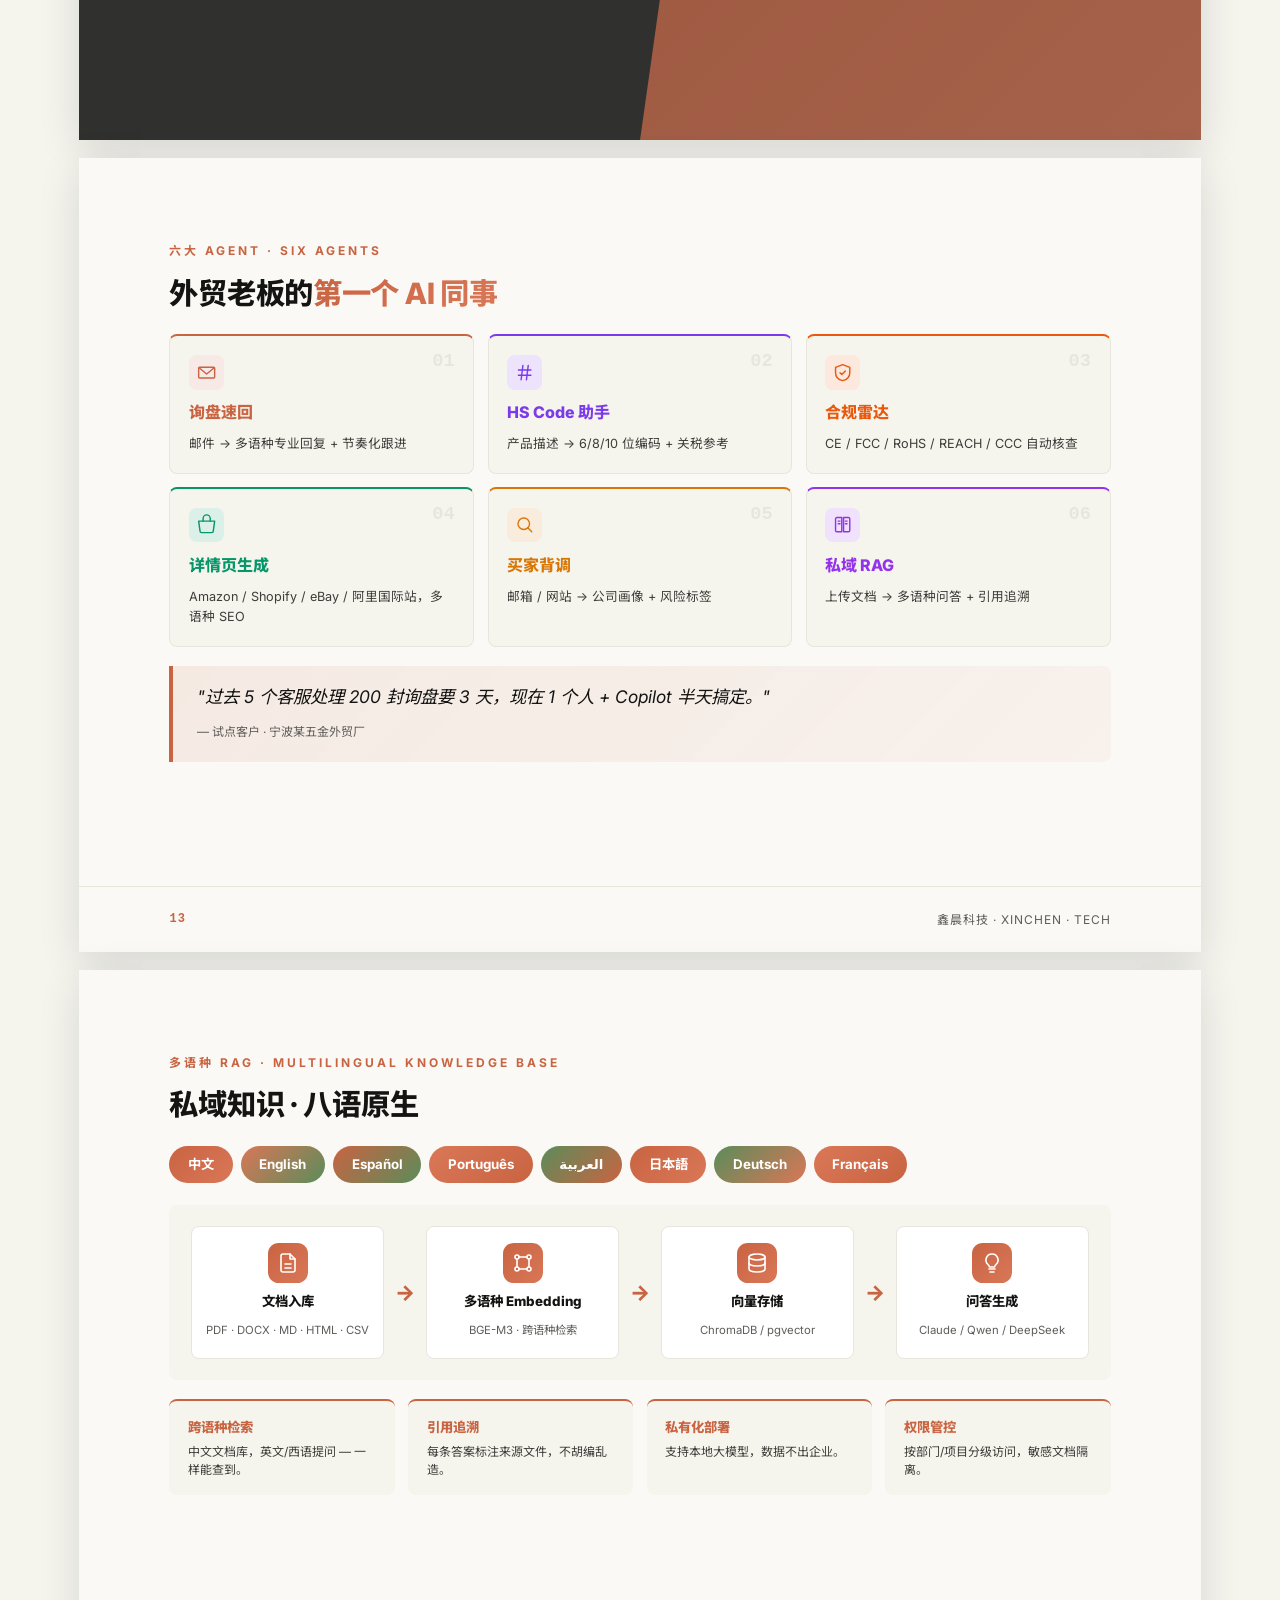
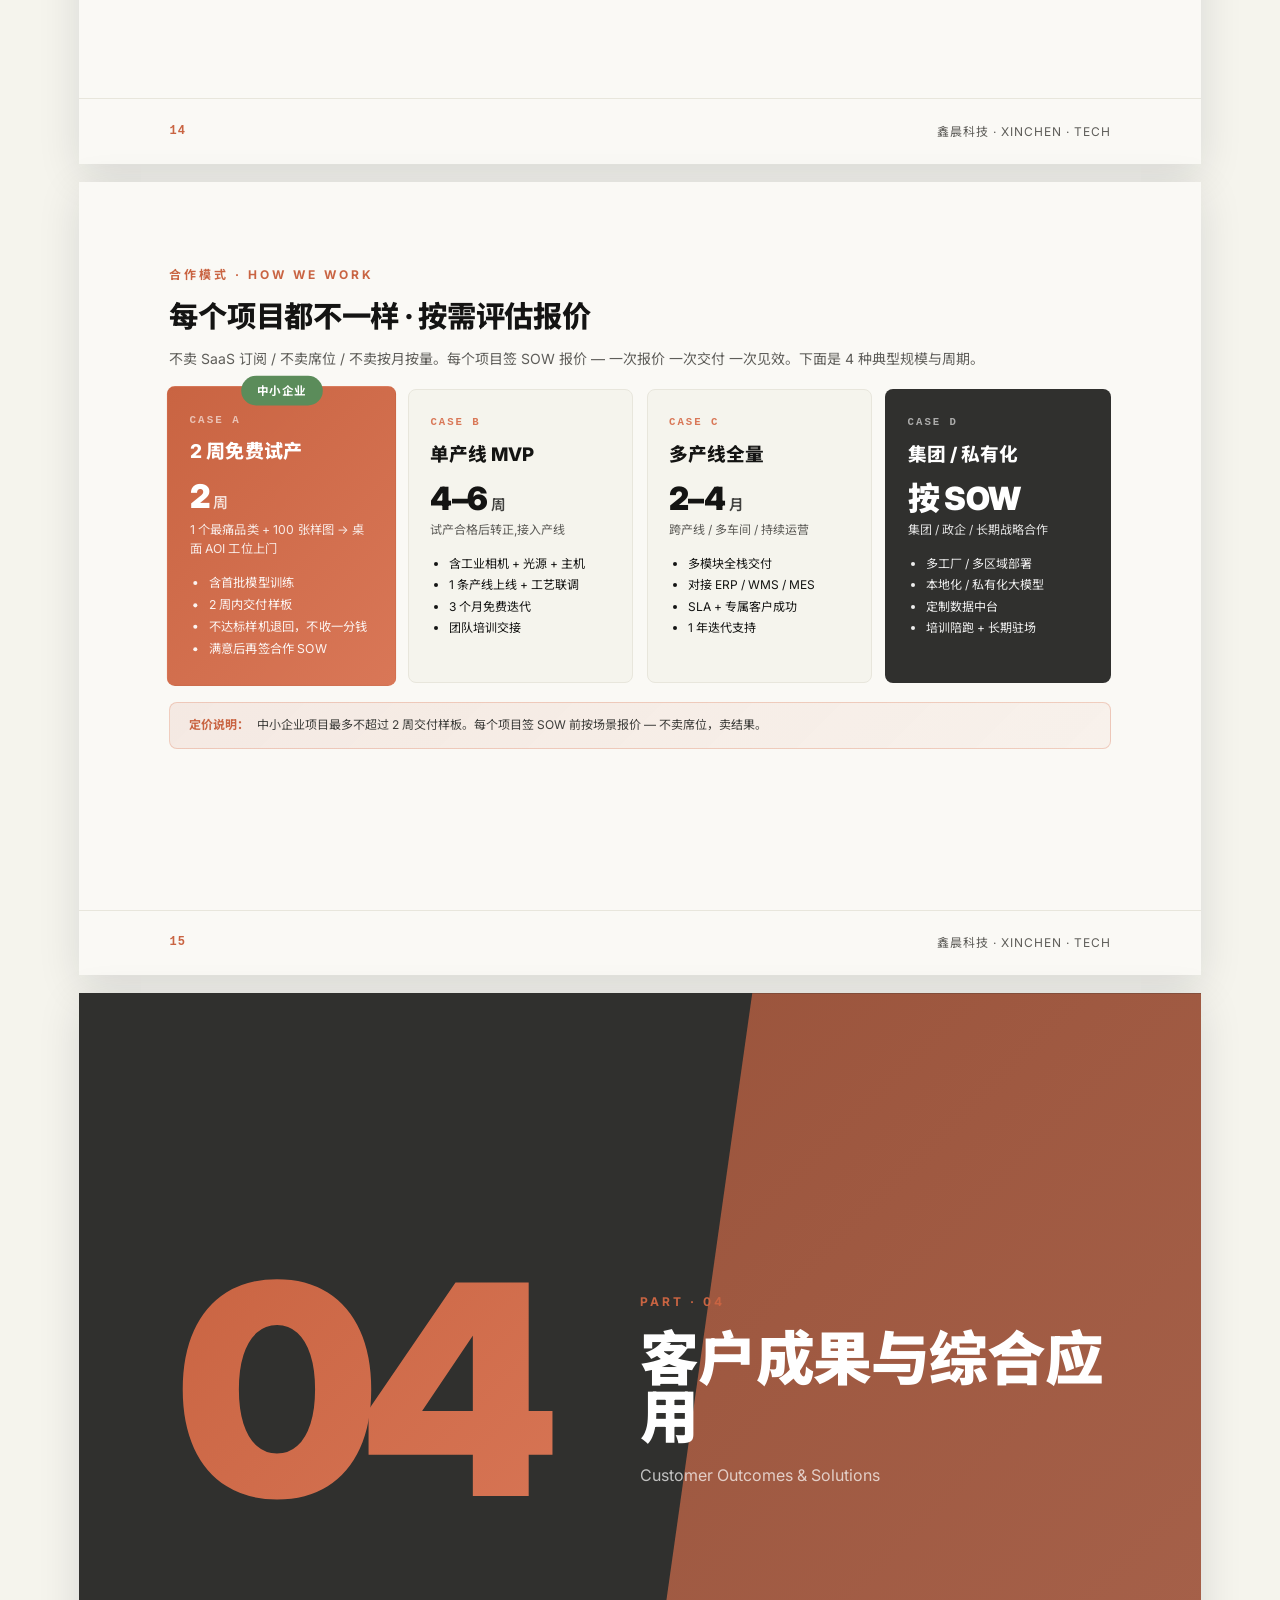
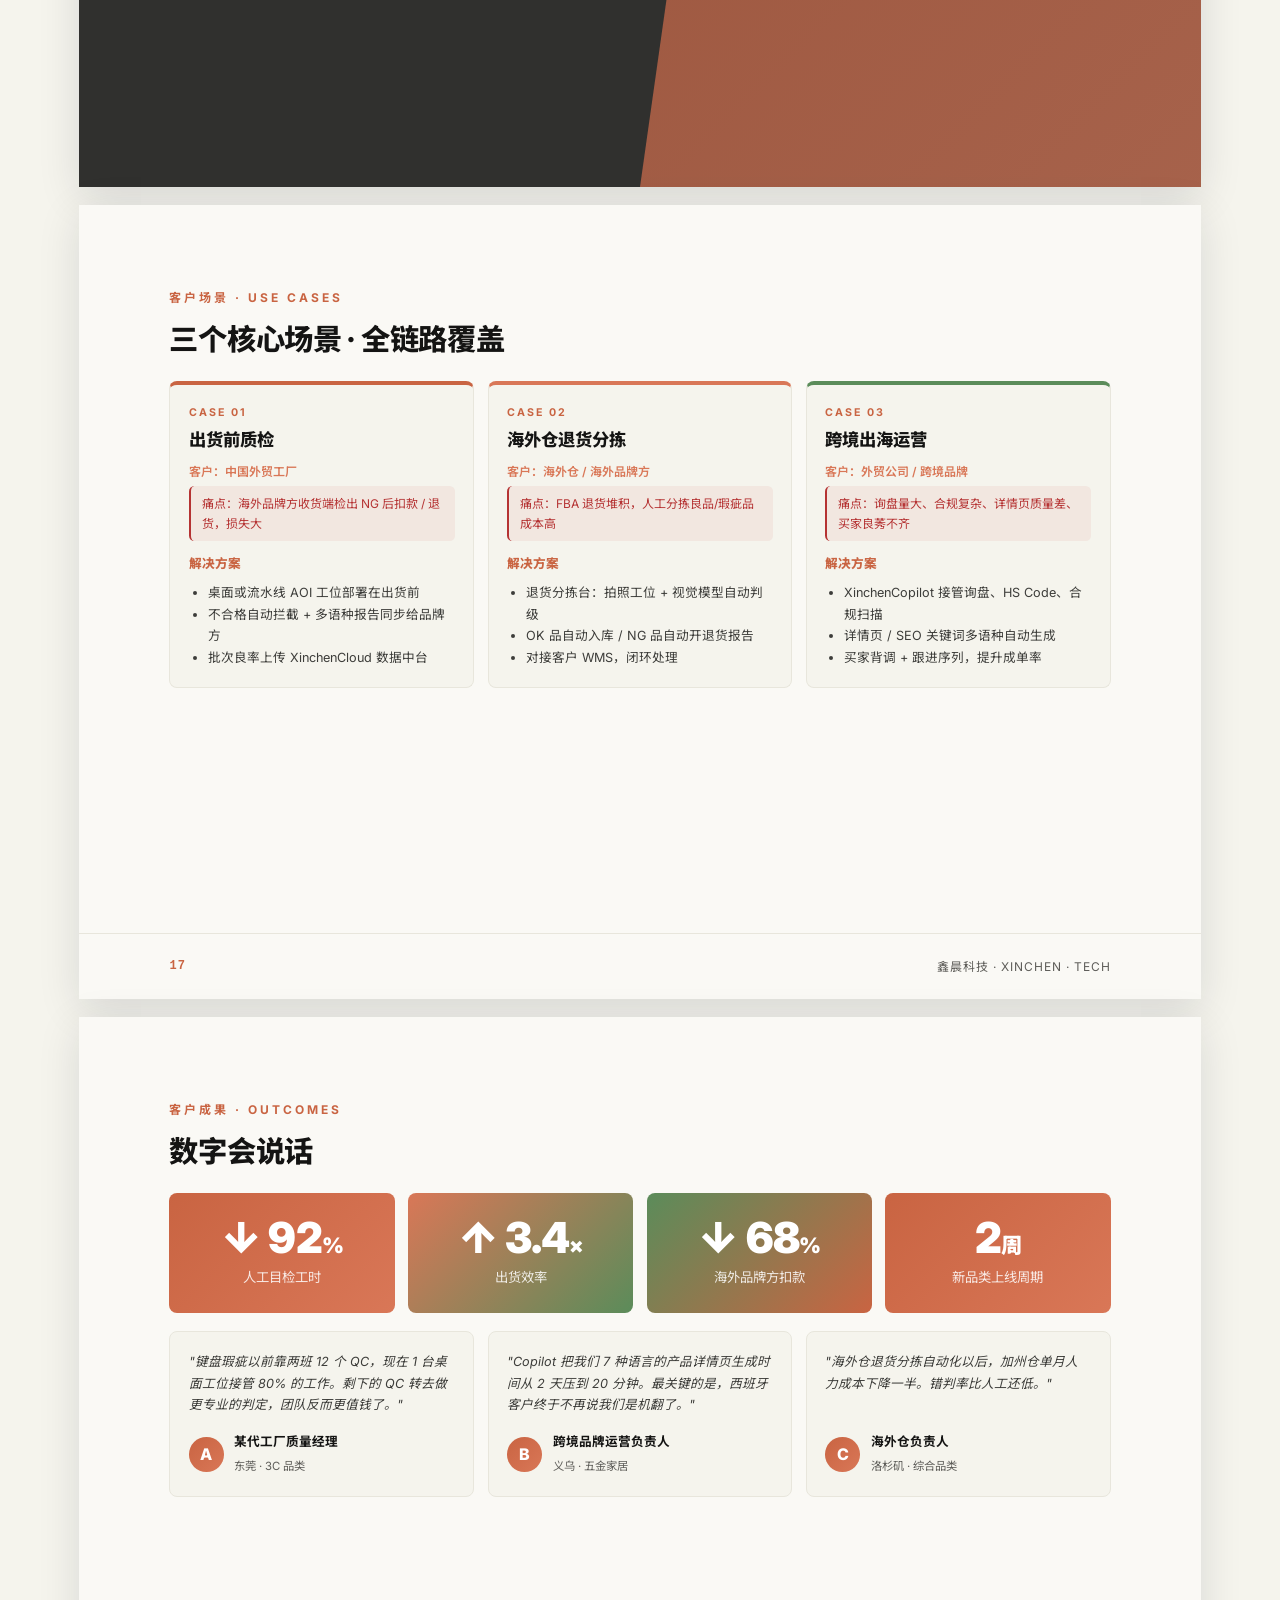
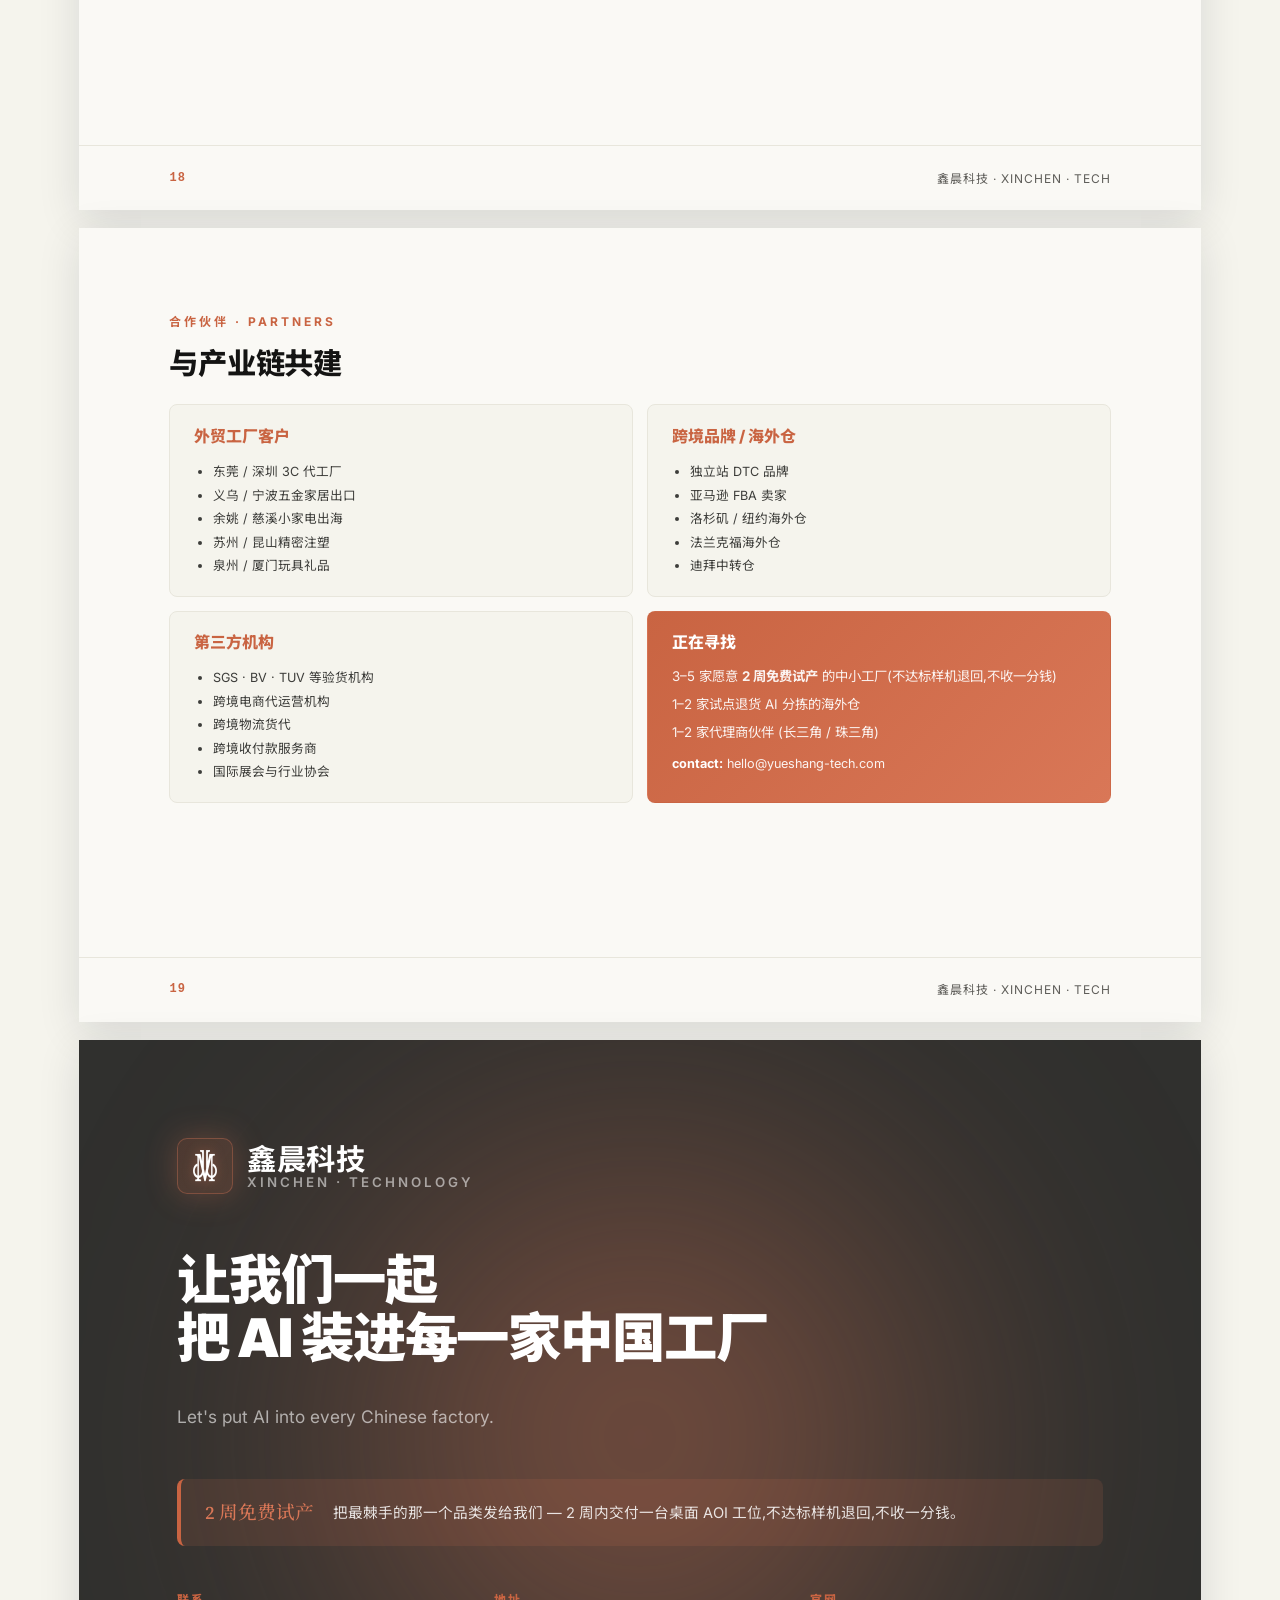
==== commit c34c8de3: "fix(brochure): align content with website positioning + regenerate PDF The brochure had drifted from" ====
--- a/brochure.html
+++ b/brochure.html
@@ -120,7 +120,7 @@
 <section class="page">
   <div class="page__inner">
     <div class="eyebrow">公司简介 · Company Profile</div>
-    <h2 class="page__title">让中国工厂也用得起的 <em>AI 工厂大脑</em></h2>
+    <h2 class="page__title">让中国工厂<em>都用上</em> AI 工厂大脑</h2>
 
     <div class="profile-grid">
       <div class="profile-text">
@@ -129,14 +129,15 @@
           是一家专注于"AI 视觉质检 + 跨境出海智能"的科技型创业公司，总部位于<b>浙江·杭州</b>。
         </p>
         <p>
-          我们由资深 AI 视觉算法工程师与资深外贸运营人共同创办，
-          致力于将业界溢出的 AI 能力翻译成外贸老板用得起、看得懂、立刻能用的产品。
-          目前已落地 <b>XinchenAOI</b> 通用视觉质检平台、<b>XinchenCopilot</b> 出海智能 Copilot
-          与 <b>XinchenCloud</b> 数据中台三条产品线。
+          我们是一群来自<b>哈佛、MIT、宾大、斯坦福、普林斯顿</b>的工程师与设计师，
+          曾在 Google / OpenAI / Meta / Stripe / McKinsey 做服务亿级用户的产品。
+          回国成立鑫晨科技，只为把最前沿的 AI，转化成中国工厂与外贸企业
+          <b>开机即用的生产力工具</b>。
         </p>
         <p>
-          我们相信，中国制造业最大的杠杆不是更深的算法、更大的模型，
-          而是把"用得起"这件事做到位 —— 让每一家中小工厂都拥有自己的 AI 同事。
+          目前已落地 <b>XinchenAOI</b> 通用视觉质检平台、<b>XinchenCopilot</b> 出海智能 Copilot
+          与 <b>XinchenCloud</b> 数据中台三条产品线 — 同一套底座，按场景换上层模板，
+          中小企业项目 <b>2 周内</b>交付样板。
         </p>
       </div>
       <div class="profile-stats">
@@ -442,58 +443,59 @@
 <section class="page">
   <div class="page__inner">
     <div class="eyebrow">部署形态 · Deployment Options</div>
-    <h2 class="page__title">三种形态 · 灵活适配</h2>
+    <h2 class="page__title">三种形态 · 都按项目交付</h2>
+    <p class="page__intro">不卖席位 / 不卖月费 / 不卖按需用量。每个项目签 SOW 报价 — 一次报价 一次交付 一次见效。</p>
 
     <div class="deploy-grid">
       <div class="deploy">
         <div class="deploy__head">
           <span class="deploy__pill">A</span>
-          <h3>AOI Core SaaS</h3>
-        </div>
-        <p class="deploy__lead">浏览器即开即用 · 订阅制</p>
+          <h3>桌面工位</h3>
+        </div>
+        <p class="deploy__lead">单产线 · 即插即用</p>
         <ul>
-          <li>免硬件部署，登录即用</li>
-          <li>ONNX Runtime Web 浏览器推理</li>
-          <li>多工厂多账号管理</li>
-          <li>多语种报告自动推送</li>
+          <li>含工业相机 + 光源 + 主机</li>
+          <li>2 周内上门部署 + 调通</li>
+          <li>含首批模型训练 + 1 年迭代</li>
+          <li>适合：试产、单一品类、桌面工位</li>
         </ul>
         <div class="deploy__price">
-          <span>¥499</span>
-          <small>起 / 工位 · 月</small>
+          <span>2 周</span>
+          <small>样板交付,不达标退回</small>
         </div>
       </div>
       <div class="deploy deploy--mid">
         <div class="deploy__head">
           <span class="deploy__pill">B</span>
-          <h3>AOI Edge Box</h3>
-        </div>
-        <p class="deploy__lead">工厂私有部署 · 离线版</p>
+          <h3>边缘盒部署</h3>
+        </div>
+        <p class="deploy__lead">流水线 · 离线版</p>
         <ul>
-          <li>桌面工位 / 流水线工位 / 退货分拣台</li>
-          <li>含工业相机 + 光源 + 主机</li>
-          <li>支持断网/弱网工厂</li>
-          <li>含 1 年模型迭代</li>
+          <li>NVIDIA Jetson / 工控主机</li>
+          <li>支持断网 / 弱网工厂</li>
+          <li>多工位多相机集中调度</li>
+          <li>适合：上线产线、退货分拣台</li>
         </ul>
         <div class="deploy__price">
-          <span>¥18,000</span>
-          <small>起 / 套</small>
+          <span>4–6 周</span>
+          <small>含产线集成 / 工艺联调</small>
         </div>
       </div>
       <div class="deploy">
         <div class="deploy__head">
           <span class="deploy__pill">C</span>
-          <h3>AOI Pro On-Prem</h3>
-        </div>
-        <p class="deploy__lead">大型企业版 · 项目制</p>
+          <h3>企业级私有化</h3>
+        </div>
+        <p class="deploy__lead">多产线 / 多工厂 · 项目制</p>
         <ul>
-          <li>多产线、多工厂统一管理</li>
-          <li>定制训练 + 数据中台</li>
+          <li>跨厂统一调度 + 数据中台</li>
+          <li>定制大模型训练 / 私有化大模型</li>
           <li>对接 ERP / WMS / MES</li>
-          <li>专属客户成功团队</li>
+          <li>适合：集团客户、政企、出海品牌方</li>
         </ul>
         <div class="deploy__price">
-          <span>项目制</span>
-          <small>50 万+ / 年</small>
+          <span>按 SOW</span>
+          <small>项目评估 + 定向报价</small>
         </div>
       </div>
     </div>
@@ -624,42 +626,42 @@
   <div class="page__inner">
     <div class="eyebrow">合作模式 · How We Work</div>
     <h2 class="page__title">每个项目都不一样 · 按需评估报价</h2>
-    <p class="page__intro">我们不卖标准 SaaS 订阅。每个项目根据业务复杂度、数据量、行业要求联合评估，签 SOW 后启动。下面是常见的 4 种合作规模与典型周期。</p>
+    <p class="page__intro">不卖 SaaS 订阅 / 不卖席位 / 不卖按月按量。每个项目签 SOW 报价 — 一次报价 一次交付 一次见效。下面是 4 种典型规模与周期。</p>
 
     <div class="price-grid">
+      <div class="price price--popular">
+        <span class="price__tag">中小企业</span>
+        <span class="price__cat">CASE A</span>
+        <h4>2 周免费试产</h4>
+        <div class="price__num">2<small>周</small></div>
+        <p>1 个最痛品类 + 100 张样图 → 桌面 AOI 工位上门</p>
+        <ul><li>含首批模型训练</li><li>2 周内交付样板</li><li>不达标样机退回，不收一分钱</li><li>满意后再签合作 SOW</li></ul>
+      </div>
       <div class="price">
-        <span class="price__cat">CASE A</span>
-        <h4>POC 评估</h4>
-        <div class="price__num">1–2<small>周</small></div>
-        <p>探索可行性 / 业务方案验证</p>
-        <ul><li>需求调研工作坊</li><li>技术可行性论证</li><li>1 个 Demo / POC</li><li>项目路线图建议</li></ul>
-      </div>
-      <div class="price price--popular">
-        <span class="price__tag">最常见</span>
         <span class="price__cat">CASE B</span>
-        <h4>MVP 共建</h4>
-        <div class="price__num">4–8<small>周</small></div>
-        <p>单产线 / 单流程 MVP 落地</p>
-        <ul><li>定制开发 + 联调</li><li>1 条产线上线</li><li>3 个月免费迭代</li><li>团队培训交接</li></ul>
+        <h4>单产线 MVP</h4>
+        <div class="price__num">4–6<small>周</small></div>
+        <p>试产合格后转正,接入产线</p>
+        <ul><li>含工业相机 + 光源 + 主机</li><li>1 条产线上线 + 工艺联调</li><li>3 个月免费迭代</li><li>团队培训交接</li></ul>
       </div>
       <div class="price">
         <span class="price__cat">CASE C</span>
-        <h4>全量交付</h4>
-        <div class="price__num">3–6<small>月</small></div>
-        <p>跨产线 / 多客户 / 持续运营</p>
+        <h4>多产线全量</h4>
+        <div class="price__num">2–4<small>月</small></div>
+        <p>跨产线 / 多车间 / 持续运营</p>
         <ul><li>多模块全栈交付</li><li>对接 ERP / WMS / MES</li><li>SLA + 专属客户成功</li><li>1 年迭代支持</li></ul>
       </div>
       <div class="price price--enterprise">
         <span class="price__cat">CASE D</span>
-        <h4>集团定制</h4>
-        <div class="price__num">6<small>月+</small></div>
+        <h4>集团 / 私有化</h4>
+        <div class="price__num">按 SOW</div>
         <p>集团 / 政企 / 长期战略合作</p>
-        <ul><li>多工厂 / 多区域部署</li><li>本地化 / 私有化</li><li>定制大模型 + 数据中台</li><li>培训陪跑 + 长期驻场</li></ul>
+        <ul><li>多工厂 / 多区域部署</li><li>本地化 / 私有化大模型</li><li>定制数据中台</li><li>培训陪跑 + 长期驻场</li></ul>
       </div>
     </div>
 
     <div class="price-note-bro">
-      <b>定价说明：</b> 每个项目签订前提供详细 SOW，按场景报价。无标准 SaaS 月费 — 我们不卖席位，卖结果。
+      <b>定价说明：</b> 中小企业项目最多不超过 2 周交付样板。每个项目签 SOW 前按场景报价 — 不卖席位，卖结果。
     </div>
   </div>
   <div class="page__footer"><span>15</span><span>鑫晨科技 · XINCHEN · TECH</span></div>
@@ -745,8 +747,8 @@
         <div class="m__label">海外品牌方扣款</div>
       </div>
       <div class="m">
-        <div class="m__num">↓ 50<span>%</span></div>
-        <div class="m__label">退货分拣人力</div>
+        <div class="m__num">2<span>周</span></div>
+        <div class="m__label">新品类上线周期</div>
       </div>
     </div>
 
@@ -825,7 +827,7 @@
       </div>
       <div class="pg pg--accent">
         <h4>正在寻找</h4>
-        <p>3–5 家愿意首期免费 / 半价部署的中小工厂</p>
+        <p>3–5 家愿意 <b>2 周免费试产</b> 的中小工厂(不达标样机退回,不收一分钱)</p>
         <p>1–2 家试点退货 AI 分拣的海外仓</p>
         <p>1–2 家代理商伙伴 (长三角 / 珠三角)</p>
         <p class="contact"><b>contact:</b> hello@yueshang-tech.com</p>
@@ -851,6 +853,11 @@
     <h2 class="back__title">让我们一起<br/>把 AI 装进每一家中国工厂</h2>
     <p class="back__sub">Let's put AI into every Chinese factory.</p>
 
+    <div class="back__cta">
+      <span class="back__cta-tag">2 周免费试产</span>
+      <p>把最棘手的那一个品类发给我们 — 2 周内交付一台桌面 AOI 工位,不达标样机退回,不收一分钱。</p>
+    </div>
+
     <div class="back__contact">
       <div class="back__row">
         <div>
--- a/brochure.css
+++ b/brochure.css
@@ -992,6 +992,24 @@
   color: white;
 }
 .back__sub { font-size: 13pt; color: rgba(255,255,255,0.6); margin: 8pt 0 0; }
+.back__cta {
+  margin: 18pt 0 0;
+  padding: 14pt 18pt;
+  background: rgba(217,119,87,0.12);
+  border-left: 3pt solid var(--accent);
+  border-radius: 6pt;
+  display: flex;
+  align-items: center;
+  gap: 14pt;
+}
+.back__cta-tag {
+  font-family: var(--font-serif);
+  font-size: 14pt;
+  font-weight: 500;
+  color: var(--accent-3, #d97757);
+  white-space: nowrap;
+}
+.back__cta p { margin: 0; font-size: 11pt; color: rgba(255,255,255,0.85); line-height: 1.55; }
 .back__contact { padding-top: 14pt; }
 .back__row { display: grid; grid-template-columns: repeat(3, 1fr); gap: 18pt; }
 .back__row h5 {
